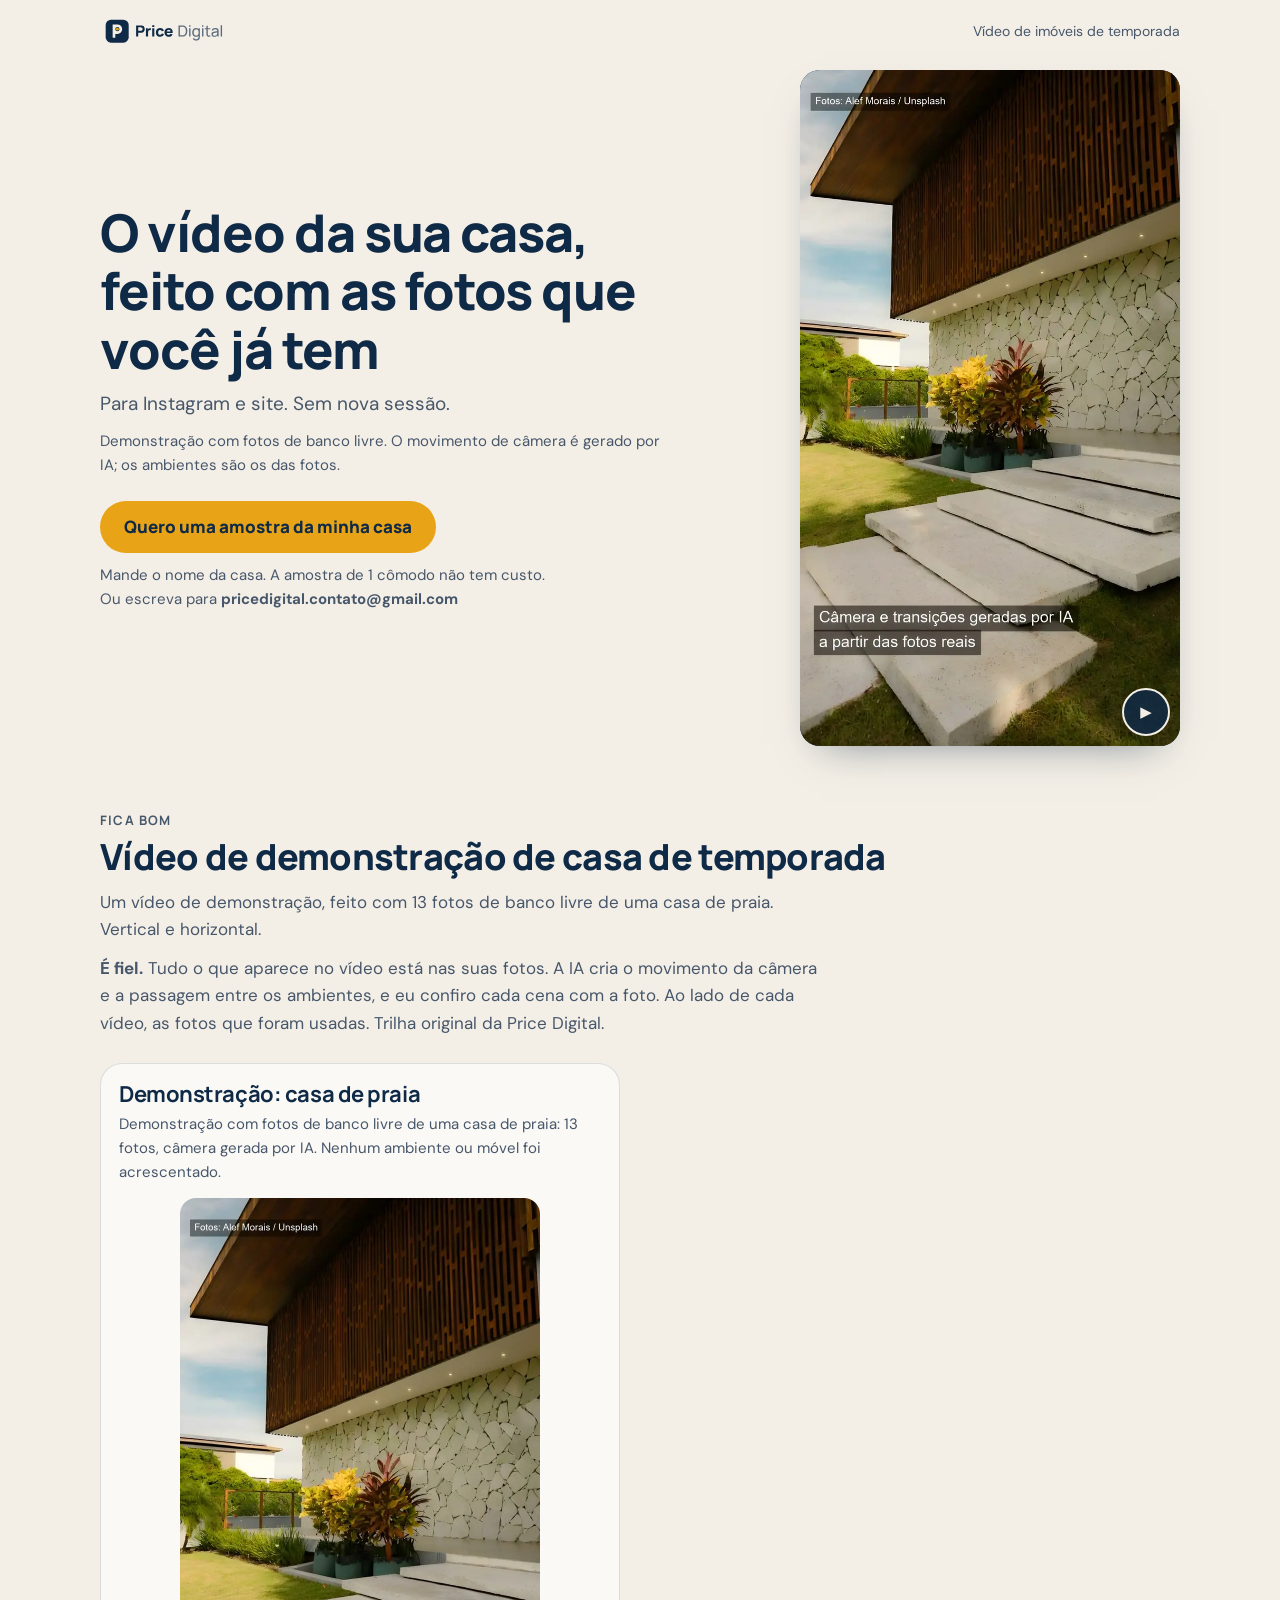
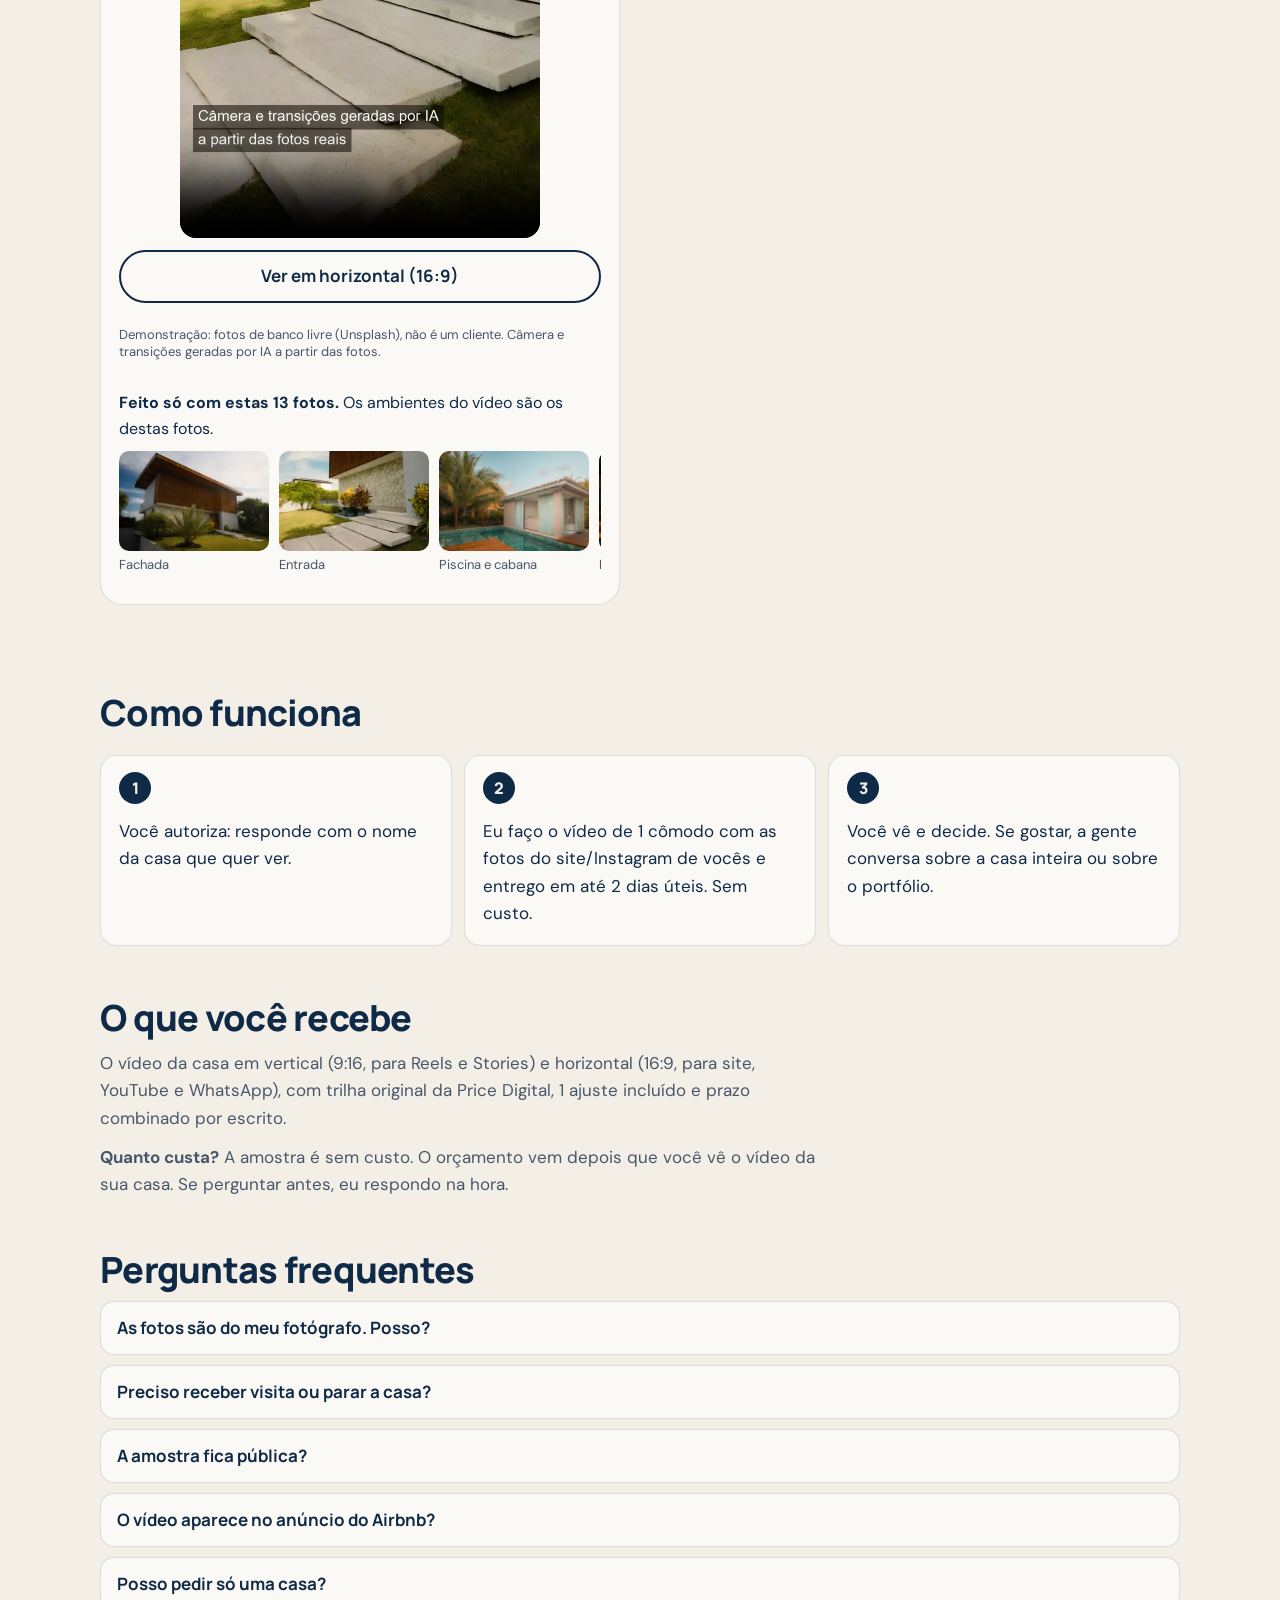
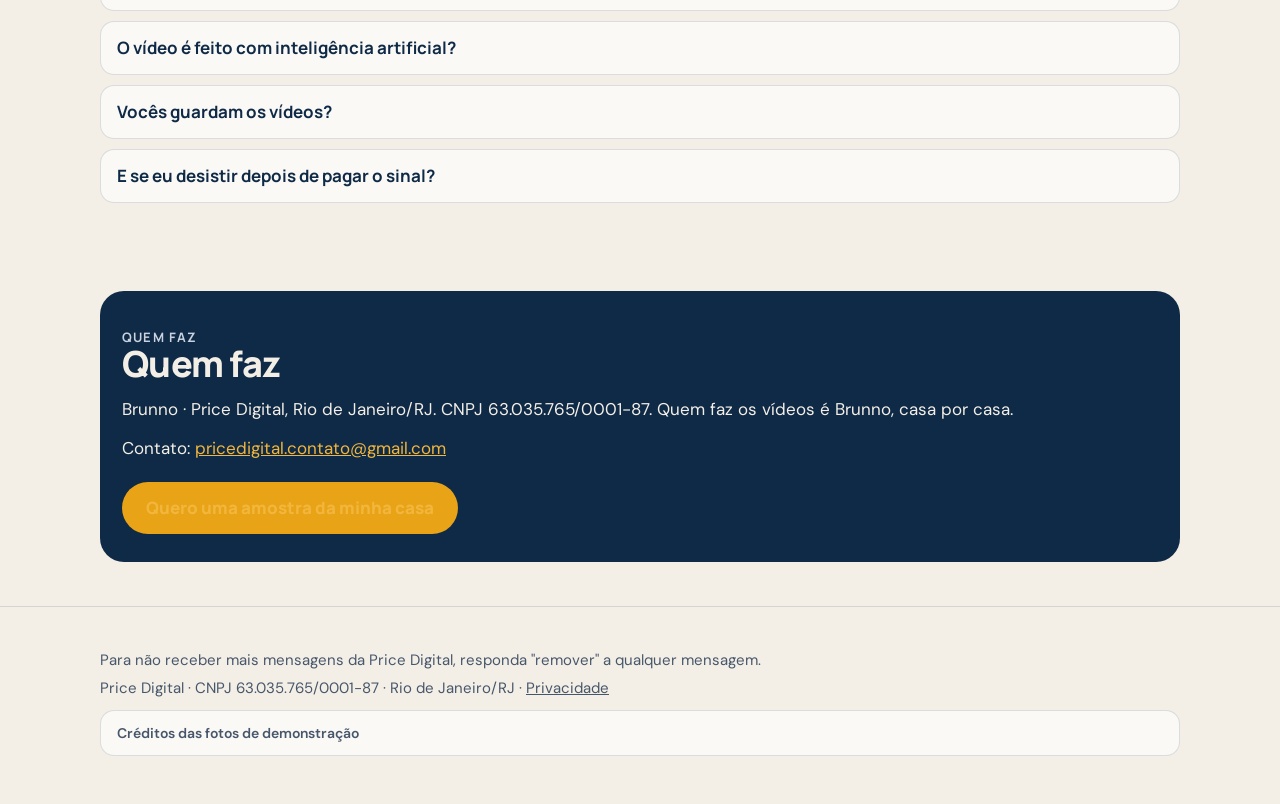
==== index.html @ 0794e2ce "Publica página do serviço de vídeo de imóveis" ====
<!doctype html>
<html lang="pt-BR">
<head>
<meta charset="utf-8">
<meta name="viewport" content="width=device-width,initial-scale=1,viewport-fit=cover">
<title>Vídeo de casa de temporada feito só com as suas fotos</title>
<meta name="description" content="Vídeo vertical e horizontal da sua casa de temporada, feito só com as fotos que você já tem. Sem visita nem nova sessão. Peça a amostra de 1 cômodo, sem custo.">
<meta name="robots" content="noindex">
<link rel="canonical" href="https://beprice-dev.github.io/video-imoveis/">
<meta name="theme-color" content="#F4EFE6">
<meta property="og:locale" content="pt_BR"><meta property="og:site_name" content="Price Digital"><meta property="og:url" content="https://beprice-dev.github.io/video-imoveis/">
<meta property="og:title" content="O vídeo da sua casa de temporada, feito com as fotos que você já tem">
<meta property="og:description" content="Para Instagram e site. Sem nova sessão. Amostra de 1 cômodo sem custo.">
<meta property="og:type" content="website"><meta property="og:image" content="https://beprice-dev.github.io/video-imoveis/assets/og-image.jpg">
<meta property="og:image:width" content="1200"><meta property="og:image:height" content="630">
<meta property="og:image:alt" content="Vídeo da casa de temporada feito com as suas fotos, por Price Digital">
<meta name="twitter:card" content="summary_large_image">
<link rel="icon" href="assets/favicon-32.png" sizes="32x32" type="image/png">
<script type="application/ld+json">{"@context": "https://schema.org", "@graph": [{"@type": "ProfessionalService", "@id": "https://beprice-dev.github.io/video-imoveis/#org", "name": "Price Digital", "url": "https://beprice-dev.github.io/video-imoveis/", "email": "pricedigital.contato@gmail.com", "image": "https://beprice-dev.github.io/video-imoveis/assets/og-image.jpg", "address": {"@type": "PostalAddress", "addressLocality": "Rio de Janeiro", "addressRegion": "RJ", "addressCountry": "BR"}, "areaServed": {"@type": "Country", "name": "Brasil"}}, {"@type": "Service", "name": "Vídeo de imóveis de temporada", "serviceType": "Vídeo a partir das fotos do imóvel", "description": "Vídeo vertical e horizontal feito com as fotos reais da casa. Movimento de câmera gerado por IA.", "provider": {"@id": "https://beprice-dev.github.io/video-imoveis/#org"}, "areaServed": {"@type": "Country", "name": "Brasil"}}]}</script>
<link rel="icon" href="assets/favicon.svg" type="image/svg+xml"><link rel="apple-touch-icon" href="assets/apple-touch-icon.png">
<link rel="preload" href="assets/manrope.woff2" as="font" type="font/woff2" crossorigin>
<style>
@font-face{font-family:"Manrope";src:url("assets/manrope.woff2") format("woff2");font-weight:200 800;font-display:swap}
@font-face{font-family:"DM Sans";src:url("assets/dmsans.woff2") format("woff2");font-weight:100 900;font-display:swap}
*,*::before,*::after{box-sizing:border-box}
:root{--marinho:#0F2A47;--creme:#F4EFE6;--ambar:#E8A317;--ambar-2:#F2B63D;--ardosia:#47576B;--papel:#FBF9F5;--linha:rgba(15,42,71,.14);--r:16px;
--titulo:"Manrope",system-ui,sans-serif;--texto:"DM Sans",system-ui,sans-serif}
html{-webkit-text-size-adjust:100%;scroll-behavior:smooth}
@media (prefers-reduced-motion:reduce){html{scroll-behavior:auto}*{animation:none!important;transition:none!important}}
body{margin:0;background:var(--creme);color:var(--marinho);font:400 17px/1.6 var(--texto);-webkit-tap-highlight-color:transparent}
img,video{max-width:100%;display:block}
a{color:inherit}
:focus-visible{outline:3px solid var(--marinho);outline-offset:3px;border-radius:6px}
.pular{position:absolute;left:12px;top:-60px;background:var(--marinho);color:var(--creme);padding:10px 14px;border-radius:8px;z-index:50}
.pular:focus{top:12px}
.wrap{width:min(1080px,100% - 40px);margin-inline:auto}
header.topo{padding:14px 0}
header.topo .wrap{display:flex;align-items:center;justify-content:space-between;gap:12px}
header.topo img{height:34px;width:auto}
header.topo span{font-size:14px;color:var(--ardosia)}
h1,h2,h3{font-family:var(--titulo);letter-spacing:-.02em;line-height:1.12;margin:0}
.btn{display:inline-flex;align-items:center;justify-content:center;gap:8px;min-height:52px;padding:14px 24px;border-radius:999px;background:var(--ambar);color:var(--marinho);font:800 17px/1.2 var(--titulo);text-decoration:none;border:0;cursor:pointer;touch-action:manipulation;transition:background .15s,transform .15s}
.btn:hover{background:var(--ambar-2)}
.btn:active{transform:scale(.98)}
.btn.sec{background:transparent;border:2px solid var(--marinho);min-height:48px;font-weight:700}
.btn.sec:hover{background:rgba(15,42,71,.07)}
.selo{display:inline-block;font-size:13px;line-height:1.35;color:var(--ardosia)}
footer.rodape{padding:36px 0 48px;border-top:1px solid var(--linha);font-size:15px;color:var(--ardosia)}
footer.rodape p{margin:.3em 0}
@media (hover:none){.btn:hover{background:var(--ambar)}}

body{padding-bottom:84px}
.hero{padding:8px 0 36px}
.hero .wrap{display:grid;gap:18px;grid-template-columns:minmax(0,1fr)}
.hero h1{font-size:clamp(30px,8vw,52px);font-weight:800}
.hero .sub{font-size:19px;color:var(--ardosia);margin:10px 0 0}
.hero .apoio{font-size:15px;color:var(--ardosia);margin:10px 0 0}
.hero .cta{display:none}
.hero-video{justify-self:center;width:min(100%,calc(52svh * 9 / 16));border-radius:20px;overflow:hidden;background:#0F2A47;aspect-ratio:9/16;box-shadow:0 18px 40px -22px rgba(15,42,71,.55)}
.hero-video{position:relative}
.hero-video video{width:100%;height:100%;object-fit:cover}
.pp{position:absolute;right:10px;bottom:10px;width:48px;height:48px;border-radius:50%;border:2px solid #F4EFE6;background:rgba(15,42,71,.82);color:#F4EFE6;font:700 15px var(--titulo);cursor:pointer;display:grid;place-items:center}
.pp:focus-visible{outline:3px solid #F4EFE6;outline-offset:3px}
.barra{position:fixed;left:0;right:0;bottom:0;padding:10px 16px calc(10px + env(safe-area-inset-bottom));background:rgba(244,239,230,.96);border-top:1px solid var(--linha);z-index:20}
.barra .btn{width:100%}
section{padding:44px 0}
section h2{font-size:clamp(25px,6vw,36px);font-weight:800}
.eyebrow{font:700 13px/1 var(--titulo);letter-spacing:.09em;text-transform:uppercase;color:var(--ardosia);margin:0 0 10px}
.lead{color:var(--ardosia);margin:12px 0 0;max-width:60ch}
.passos{list-style:none;padding:0;margin:22px 0 0;display:grid;gap:12px;counter-reset:p}
.passos li{counter-increment:p;background:var(--papel);border:1px solid var(--linha);border-radius:var(--r);padding:16px 16px 16px 60px;position:relative}
.passos li::before{content:counter(p);position:absolute;left:16px;top:14px;width:32px;height:32px;border-radius:50%;background:var(--marinho);color:var(--creme);display:grid;place-items:center;font:800 16px var(--titulo)}
.demos{display:grid;gap:40px;margin-top:26px;grid-template-columns:minmax(0,1fr)}
.demos>*,.hero .wrap>*{min-width:0}
.demo{background:var(--papel);border:1px solid var(--linha);border-radius:22px;padding:18px}
.demo h3{font-size:22px}
.demo .leg{margin:6px 0 14px;color:var(--ardosia);font-size:15px}
.player{width:min(100%,360px);margin:0 auto 12px;border-radius:16px;overflow:hidden;background:#0F2A47;aspect-ratio:9/16}
.player.h{width:100%;max-width:640px;aspect-ratio:16/9}
.player video{width:100%;height:100%;object-fit:cover}
.orient{width:100%;margin-bottom:10px}
.fiel{margin:16px 0 8px;font-size:16px}
.tira{list-style:none;margin:0;padding:2px 2px 10px;display:flex;gap:10px;overflow-x:auto;scroll-snap-type:x proximity}
.tira li{flex:0 0 150px;scroll-snap-align:start;font-size:13px;color:var(--ardosia)}
.tira img{width:150px;height:100px;object-fit:cover;border-radius:10px;margin-bottom:4px}
.recebe{display:grid;gap:8px;margin-top:14px;padding:0;list-style:none}
.recebe li{padding-left:26px;position:relative}
.recebe li::before{content:"";position:absolute;left:4px;top:.6em;width:10px;height:10px;border-radius:50%;background:var(--ambar)}
details{background:var(--papel);border:1px solid var(--linha);border-radius:14px;padding:0 16px;margin-top:10px}
summary{cursor:pointer;min-height:52px;display:flex;align-items:center;font:700 17px var(--titulo);list-style-position:inside}
details p{margin:0 0 16px;color:var(--ardosia)}
.quem{background:var(--marinho);color:var(--creme);border-radius:24px;padding:28px 22px}
.quem h2{color:var(--creme)}
.quem p{margin:12px 0 0}
.quem a{color:var(--ambar-2)}
.quem .eyebrow{color:#C9D2DE}
.creditos{font-size:13px;color:var(--ardosia)}
.creditos summary{font:600 14px var(--texto);min-height:44px}
.creditos ul{margin:0 0 14px;padding-left:18px}
@media (min-width:860px){
  body{padding-bottom:0} .barra{display:none}
  .hero{padding:36px 0 56px}
  .hero .wrap{grid-template-columns:minmax(0,1.1fr) minmax(0,.9fr);align-items:center;gap:56px}
  .hero .cta{display:inline-flex;margin-top:24px}
  .hero-video{width:min(100%,380px);justify-self:end}
  .demos{grid-template-columns:repeat(2,minmax(0,1fr))}
  .passos{grid-template-columns:repeat(3,1fr)}
  .passos li{padding:62px 18px 18px 18px}
  .passos li::before{top:16px;left:18px}
}
</style>
</head>
<body>
<a class="pular" href="#conteudo">Pular para o conteúdo</a>
<header class="topo"><div class="wrap"><img src="assets/logo.svg" alt="Price Digital" width="129" height="34"><span>Vídeo de imóveis de temporada</span></div></header>
<main id="conteudo">
<section class="hero" style="padding-top:8px"><div class="wrap">
  <div>
    <h1>O vídeo da sua casa, feito com as fotos que você já tem</h1>
    <p class="sub">Para Instagram e site. Sem nova sessão.</p>
    <p class="apoio">Demonstração com fotos de banco livre. O movimento de câmera é gerado por IA; os ambientes são os das fotos.</p>
    <a class="btn cta" href="mailto:pricedigital.contato@gmail.com?subject=Pode%20fazer%20a%20amostra&body=Ol%C3%A1%21%20Pode%20fazer%20a%20amostra%20de%201%20c%C3%B4modo.%20Nome%20da%20casa%3A%20%0AEmpresa%3A%20%0A">Quero uma amostra da minha casa</a>
    <p class="apoio">Mande o nome da casa. A amostra de 1 cômodo não tem custo.<br>Ou escreva para <strong>pricedigital.contato@gmail.com</strong></p>
  </div>
  <div class="hero-video"><video id="hero" muted loop playsinline preload="metadata" poster="demos/casa-praia-ia/vertical.webp"
    aria-label="Vídeo de demonstração: casa de praia" src="demos/casa-praia-ia/hero.mp4"></video>
    <button type="button" id="hero-pp" class="pp" aria-label="Pausar o vídeo"><span aria-hidden="true">❚❚</span></button></div>
</div></section>

<section aria-labelledby="h-bom" style="padding-top:12px"><div class="wrap">
  <p class="eyebrow">Fica bom</p>
  <h2 id="h-bom">Vídeo de demonstração de casa de temporada</h2>
  <p class="lead">Um vídeo de demonstração, feito com 13 fotos de banco livre de uma casa de praia. Vertical e horizontal.</p>
  <p class="lead"><strong>É fiel.</strong> Tudo o que aparece no vídeo está nas suas fotos. A IA cria o movimento da câmera e a passagem entre os ambientes, e eu confiro cada cena com a foto. Ao lado de cada vídeo, as fotos que foram usadas. Trilha original da Price Digital.</p>
  <div class="demos">
<article class="demo" id="demo-casa-praia-ia">
  <h3>Demonstração: casa de praia</h3>
  <p class="leg">Demonstração com fotos de banco livre de uma casa de praia: 13 fotos, câmera gerada por IA. Nenhum ambiente ou móvel foi acrescentado.</p>
  <div class="player" data-demo="casa-praia-ia">
    <video controls playsinline preload="none" poster="demos/casa-praia-ia/vertical.webp" width="360" height="640"
      src="demos/casa-praia-ia/vertical.mp4" aria-label="Vídeo de demonstração: casa de praia"></video>
  </div>
  <button class="btn sec orient" type="button" data-demo="casa-praia-ia" aria-pressed="false">Ver em horizontal (16:9)</button>
  <p class="selo">Demonstração: fotos de banco livre (Unsplash), não é um cliente. Câmera e transições geradas por IA a partir das fotos.</p>
  <p class="fiel"><strong>Feito só com estas 13 fotos.</strong> Os ambientes do vídeo são os destas fotos.</p><ul class="tira" aria-label="Fotos usadas no vídeo casa de praia" tabindex="0"><li><img src="demos/casa-praia-ia/rlesyj-1Kv0.webp" alt="Foto de origem: Fachada" width="180" height="120" loading="lazy" decoding="async"><span>Fachada</span></li><li><img src="demos/casa-praia-ia/qLJMuJkD4as.webp" alt="Foto de origem: Entrada" width="180" height="120" loading="lazy" decoding="async"><span>Entrada</span></li><li><img src="demos/casa-praia-ia/G_g0L4ygli0.webp" alt="Foto de origem: Piscina e cabana" width="180" height="120" loading="lazy" decoding="async"><span>Piscina e cabana</span></li><li><img src="demos/casa-praia-ia/pzVKBM1fbJk.webp" alt="Foto de origem: Piscina com pergolado" width="180" height="120" loading="lazy" decoding="async"><span>Piscina com pergolado</span></li><li><img src="demos/casa-praia-ia/McYRvVVEliE.webp" alt="Foto de origem: Varanda com rede" width="180" height="120" loading="lazy" decoding="async"><span>Varanda com rede</span></li><li><img src="demos/casa-praia-ia/GGx0rUwnSPk.webp" alt="Foto de origem: Varanda" width="180" height="120" loading="lazy" decoding="async"><span>Varanda</span></li><li><img src="demos/casa-praia-ia/YTnLXCH0jWw.webp" alt="Foto de origem: Área gourmet" width="180" height="120" loading="lazy" decoding="async"><span>Área gourmet</span></li><li><img src="demos/casa-praia-ia/OsUiWBJ4AXU.webp" alt="Foto de origem: Bar da área gourmet" width="180" height="120" loading="lazy" decoding="async"><span>Bar da área gourmet</span></li><li><img src="demos/casa-praia-ia/baap3vgDMcU.webp" alt="Foto de origem: Mesa da área gourmet" width="180" height="120" loading="lazy" decoding="async"><span>Mesa da área gourmet</span></li><li><img src="demos/casa-praia-ia/LtlBlCal4Fw.webp" alt="Foto de origem: Sala de pé-direito duplo" width="180" height="120" loading="lazy" decoding="async"><span>Sala de pé-direito duplo</span></li><li><img src="demos/casa-praia-ia/9TZf3KZS-tM.webp" alt="Foto de origem: Sala, outro ângulo" width="180" height="120" loading="lazy" decoding="async"><span>Sala, outro ângulo</span></li><li><img src="demos/casa-praia-ia/1iiFe6dFQ_M.webp" alt="Foto de origem: Sala com cortina alta" width="180" height="120" loading="lazy" decoding="async"><span>Sala com cortina alta</span></li><li><img src="demos/casa-praia-ia/89GEBhKzyJ4.webp" alt="Foto de origem: Jacuzzi da varanda" width="180" height="120" loading="lazy" decoding="async"><span>Jacuzzi da varanda</span></li></ul>
</article></div>
</div></section>

<section aria-labelledby="h-como"><div class="wrap">
  <h2 id="h-como">Como funciona</h2>
  <ol class="passos">
    <li>Você autoriza: responde com o nome da casa que quer ver.</li>
    <li>Eu faço o vídeo de 1 cômodo com as fotos do site/Instagram de vocês e entrego em até 2 dias úteis. Sem custo.</li>
    <li>Você vê e decide. Se gostar, a gente conversa sobre a casa inteira ou sobre o portfólio.</li>
  </ol>
</div></section>

<section aria-labelledby="h-recebe" style="padding-top:8px"><div class="wrap">
  <h2 id="h-recebe">O que você recebe</h2>
  <p class="lead">O vídeo da casa em vertical (9:16, para Reels e Stories) e horizontal (16:9, para site, YouTube e WhatsApp), com trilha original da Price Digital, 1 ajuste incluído e prazo combinado por escrito.</p>
  <p class="lead"><strong>Quanto custa?</strong> A amostra é sem custo. O orçamento vem depois que você vê o vídeo da sua casa. Se perguntar antes, eu respondo na hora.</p>
</div></section>

<section aria-labelledby="h-faq" style="padding-top:8px"><div class="wrap">
  <h2 id="h-faq">Perguntas frequentes</h2>
  <details><summary>As fotos são do meu fotógrafo. Posso?</summary><p>Sim, com a autorização de quem tem o direito de uso. Explico em uma linha na proposta.</p></details>
  <details><summary>Preciso receber visita ou parar a casa?</summary><p>Não. O vídeo é feito só com as fotos que você já tem.</p></details>
  <details><summary>A amostra fica pública?</summary><p>Não. Ela é só de vocês, não é pública: só abre por um link enviado a você e sai do ar na data informada na própria página.</p></details>
  <details><summary>O vídeo aparece no anúncio do Airbnb?</summary><p>O anúncio comum do Airbnb não aceita vídeo. O uso é no Instagram, no site e no WhatsApp.</p></details>
  <details><summary>Posso pedir só uma casa?</summary><p>Pode. Para mais casas há pacotes fechados, sem fidelidade.</p></details>
  <details><summary>O vídeo é feito com inteligência artificial?</summary><p>Sim. Os ambientes, móveis, acabamentos e a vista são os das suas fotos. O movimento de câmera e a passagem de um ambiente para outro são gerados por inteligência artificial e podem não corresponder ao trajeto real da casa. Confiro cada cena com as fotos e descarto o que muda o imóvel. O vídeo sai com um aviso discreto de IA, e ao postar no Instagram vale marcar "Informações de IA".</p></details>
  <details><summary>Vocês guardam os vídeos?</summary><p>Guardo uma cópia por 90 dias após a entrega, só para reenviar se você perder o arquivo. Depois disso, apago da minha base, por isso vale salvar assim que receber.</p></details>
  <details><summary>E se eu desistir depois de pagar o sinal?</summary><p>Se for antes de eu começar, o sinal volta inteiro. Depois que a prévia é entregue, o sinal não é devolvido.</p></details>
</div></section>

<section aria-labelledby="h-quem"><div class="wrap"><div class="quem">
  <p class="eyebrow">Quem faz</p>
  <h2 id="h-quem">Quem faz</h2>
  <p>Brunno · Price Digital, Rio de Janeiro/RJ. CNPJ 63.035.765/0001-87. Quem faz os vídeos é Brunno, casa por casa.</p>
  <p>Contato: <a href="mailto:pricedigital.contato@gmail.com">pricedigital.contato@gmail.com</a></p>
  <p><a class="btn" style="margin-top:8px" href="mailto:pricedigital.contato@gmail.com?subject=Pode%20fazer%20a%20amostra&body=Ol%C3%A1%21%20Pode%20fazer%20a%20amostra%20de%201%20c%C3%B4modo.%20Nome%20da%20casa%3A%20%0AEmpresa%3A%20%0A">Quero uma amostra da minha casa</a></p>
</div></div></section>
</main>

<footer class="rodape"><div class="wrap">
  <p>Para não receber mais mensagens da Price Digital, responda "remover" a qualquer mensagem.</p>
  <p>Price Digital · CNPJ 63.035.765/0001-87 · Rio de Janeiro/RJ · <a href="privacidade.html">Privacidade</a></p>
  <details class="creditos"><summary>Créditos das fotos de demonstração</summary>
    <p>Fotos de banco livre, licença Unsplash (uso livre). Trilha original da Price Digital.</p>
    <ul><li>Demonstração: casa de praia · 1iiFe6dFQ_M.jpg: <a href="https://unsplash.com/photos/1iiFe6dFQ_M" rel="noopener">Unsplash</a></li>
<li>Demonstração: casa de praia · 89GEBhKzyJ4.jpg: <a href="https://unsplash.com/photos/89GEBhKzyJ4" rel="noopener">Unsplash</a></li>
<li>Demonstração: casa de praia · 9TZf3KZS-tM.jpg: <a href="https://unsplash.com/photos/9TZf3KZS-tM" rel="noopener">Unsplash</a></li>
<li>Demonstração: casa de praia · GGx0rUwnSPk.jpg: <a href="https://unsplash.com/photos/GGx0rUwnSPk" rel="noopener">Unsplash</a></li>
<li>Demonstração: casa de praia · G_g0L4ygli0.jpg: <a href="https://unsplash.com/photos/G_g0L4ygli0" rel="noopener">Unsplash</a></li>
<li>Demonstração: casa de praia · LtlBlCal4Fw.jpg: <a href="https://unsplash.com/photos/LtlBlCal4Fw" rel="noopener">Unsplash</a></li>
<li>Demonstração: casa de praia · McYRvVVEliE.jpg: <a href="https://unsplash.com/photos/McYRvVVEliE" rel="noopener">Unsplash</a></li>
<li>Demonstração: casa de praia · OsUiWBJ4AXU.jpg: <a href="https://unsplash.com/photos/OsUiWBJ4AXU" rel="noopener">Unsplash</a></li>
<li>Demonstração: casa de praia · YTnLXCH0jWw.jpg: <a href="https://unsplash.com/photos/YTnLXCH0jWw" rel="noopener">Unsplash</a></li>
<li>Demonstração: casa de praia · baap3vgDMcU.jpg: <a href="https://unsplash.com/photos/baap3vgDMcU" rel="noopener">Unsplash</a></li>
<li>Demonstração: casa de praia · pzVKBM1fbJk.jpg: <a href="https://unsplash.com/photos/pzVKBM1fbJk" rel="noopener">Unsplash</a></li>
<li>Demonstração: casa de praia · qLJMuJkD4as.jpg: <a href="https://unsplash.com/photos/qLJMuJkD4as" rel="noopener">Unsplash</a></li>
<li>Demonstração: casa de praia · rlesyj-1Kv0.jpg: <a href="https://unsplash.com/photos/rlesyj-1Kv0" rel="noopener">Unsplash</a></li></ul></details>
</div></footer>

<div class="barra"><a class="btn" href="mailto:pricedigital.contato@gmail.com?subject=Pode%20fazer%20a%20amostra&body=Ol%C3%A1%21%20Pode%20fazer%20a%20amostra%20de%201%20c%C3%B4modo.%20Nome%20da%20casa%3A%20%0AEmpresa%3A%20%0A">Quero uma amostra da minha casa</a></div>

<script>
(function(){
  var reduz = window.matchMedia('(prefers-reduced-motion: reduce)').matches;
  var h = document.getElementById('hero'), pp = document.getElementById('hero-pp');
  function ui(){ var t = !h.paused; pp.setAttribute('aria-label', t ? 'Pausar o vídeo' : 'Tocar o vídeo'); pp.firstChild.textContent = t ? '❚❚' : '▶'; }
  pp.addEventListener('click', function(){ if (h.paused) h.play(); else h.pause(); });
  h.addEventListener('play', ui); h.addEventListener('pause', ui);
  if (!reduz) { var p = h.play(); if (p && p.catch) p.catch(ui); }
  ui();
  document.querySelectorAll('.orient').forEach(function(b){
    b.addEventListener('click', function(){
      var id = b.dataset.demo, box = document.querySelector('.player[data-demo="'+id+'"]'), v = box.querySelector('video');
      var horiz = b.getAttribute('aria-pressed') !== 'true';
      v.pause(); v.src = 'demos/'+id+'/'+(horiz?'horizontal':'vertical')+'.mp4';
      v.poster = 'demos/'+id+'/'+(horiz?'horizontal':'vertical')+'.webp';
      box.classList.toggle('h', horiz); b.setAttribute('aria-pressed', horiz);
      b.textContent = horiz ? 'Ver em vertical (9:16)' : 'Ver em horizontal (16:9)'; v.load();
    });
  });
})();
</script>
</body>
</html>
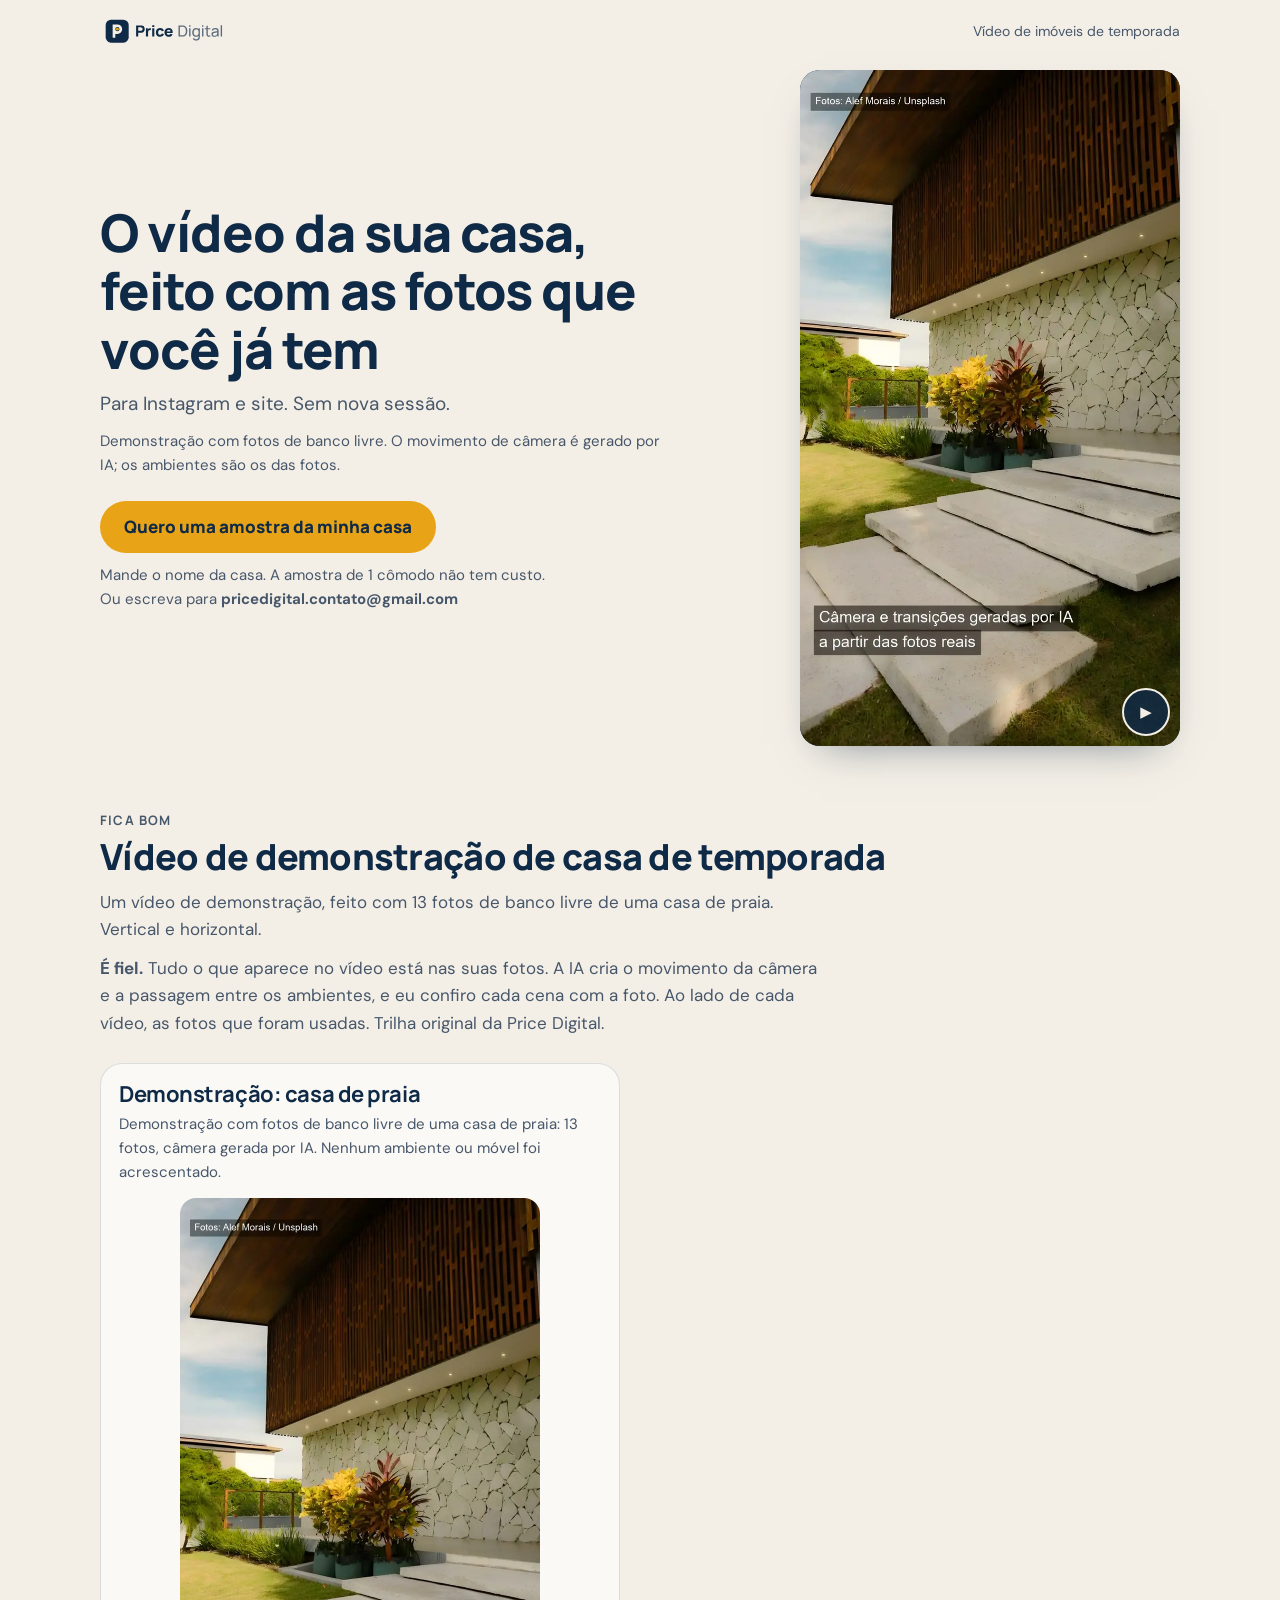
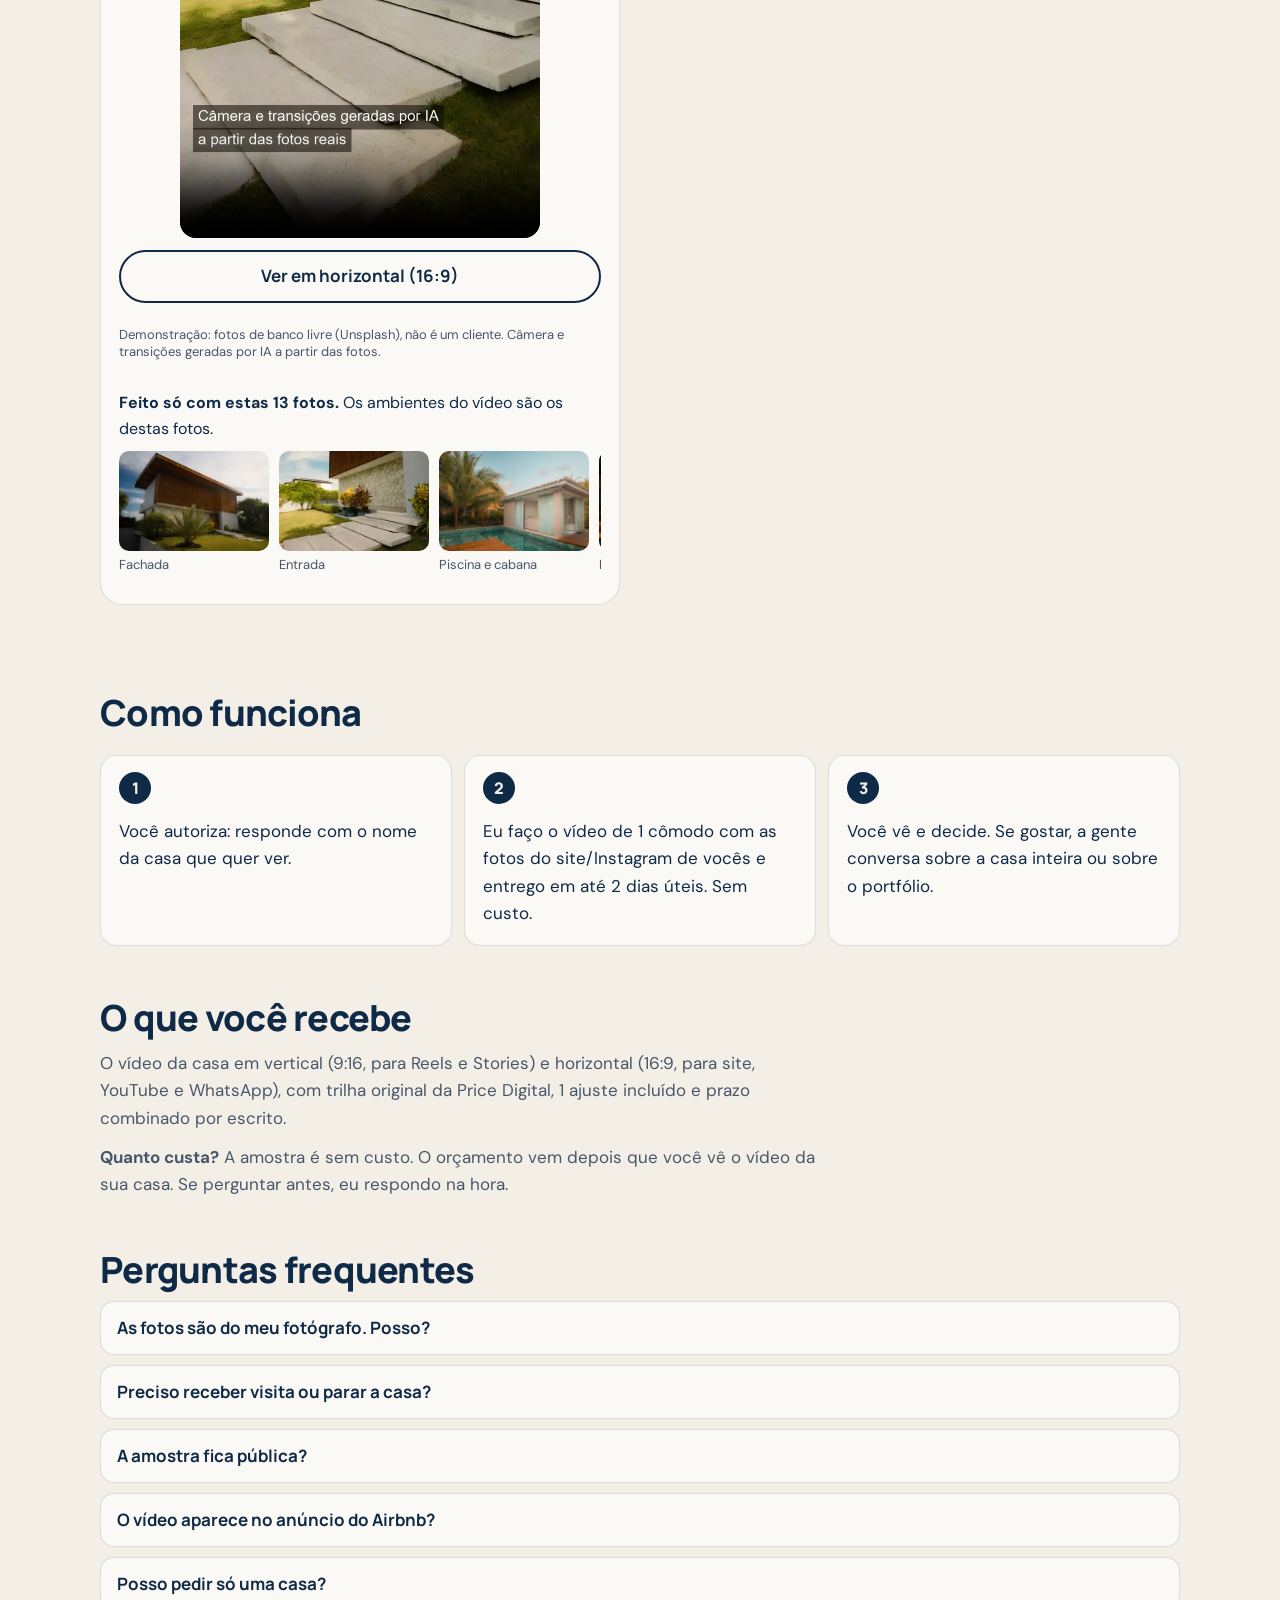
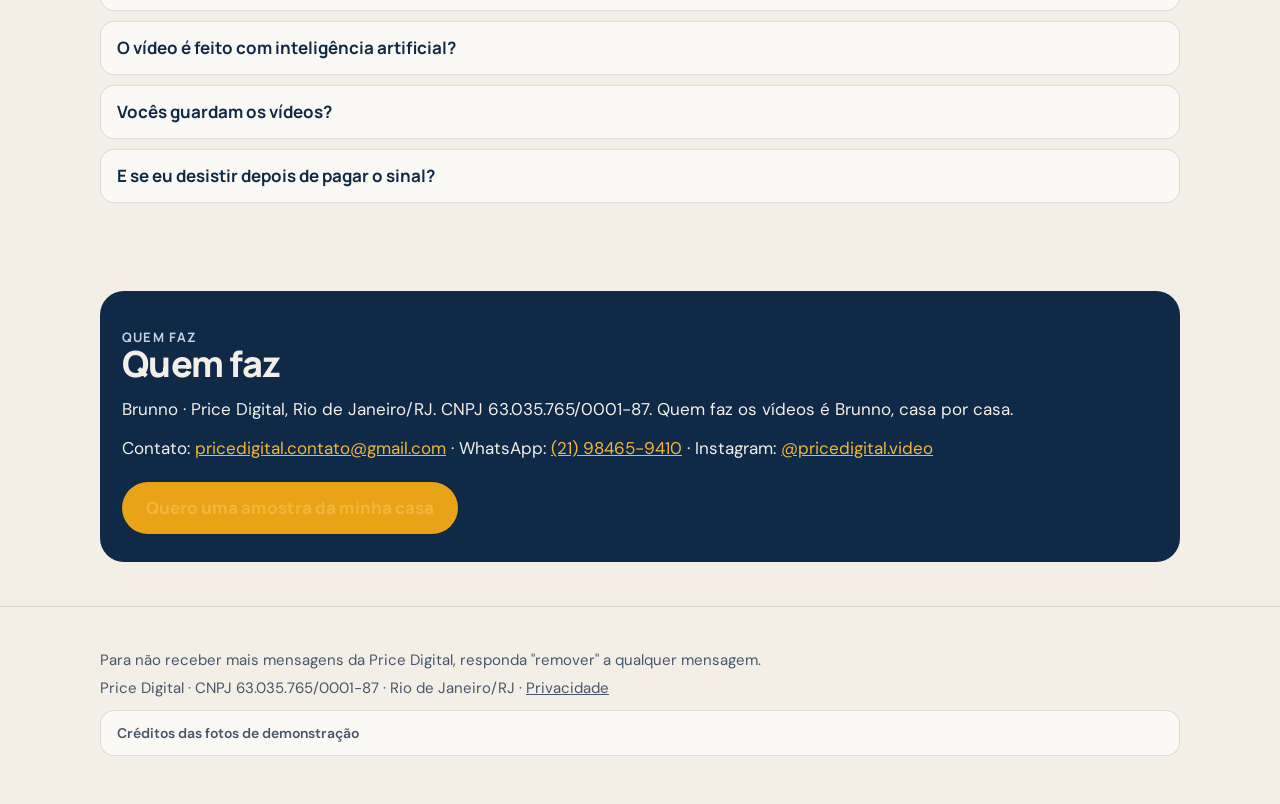
==== commit 55e9f7a9: "Cartão da bio do Instagram (links/), WhatsApp e Instagram no contato, política com WhatsApp Co-Autho" ====
--- a/index.html
+++ b/index.html
@@ -177,7 +177,7 @@
   <p class="eyebrow">Quem faz</p>
   <h2 id="h-quem">Quem faz</h2>
   <p>Brunno · Price Digital, Rio de Janeiro/RJ. CNPJ 63.035.765/0001-87. Quem faz os vídeos é Brunno, casa por casa.</p>
-  <p>Contato: <a href="mailto:pricedigital.contato@gmail.com">pricedigital.contato@gmail.com</a></p>
+  <p>Contato: <a href="mailto:pricedigital.contato@gmail.com">pricedigital.contato@gmail.com</a> · WhatsApp: <a href="https://wa.me/5521984659410?text=Ol%C3%A1%21%20Vim%20pelo%20site%20e%20quero%20a%20amostra%20de%201%20c%C3%B4modo%2C%20sem%20custo.%0ANome%20da%20casa%3A%20%0AEmpresa%3A%20" target="_blank" rel="noopener">(21) 98465-9410</a> · Instagram: <a href="https://ig.me/m/pricedigital.video" rel="noopener">@pricedigital.video</a></p>
   <p><a class="btn" style="margin-top:8px" href="mailto:pricedigital.contato@gmail.com?subject=Pode%20fazer%20a%20amostra&body=Ol%C3%A1%21%20Pode%20fazer%20a%20amostra%20de%201%20c%C3%B4modo.%20Nome%20da%20casa%3A%20%0AEmpresa%3A%20%0A">Quero uma amostra da minha casa</a></p>
 </div></div></section>
 </main>
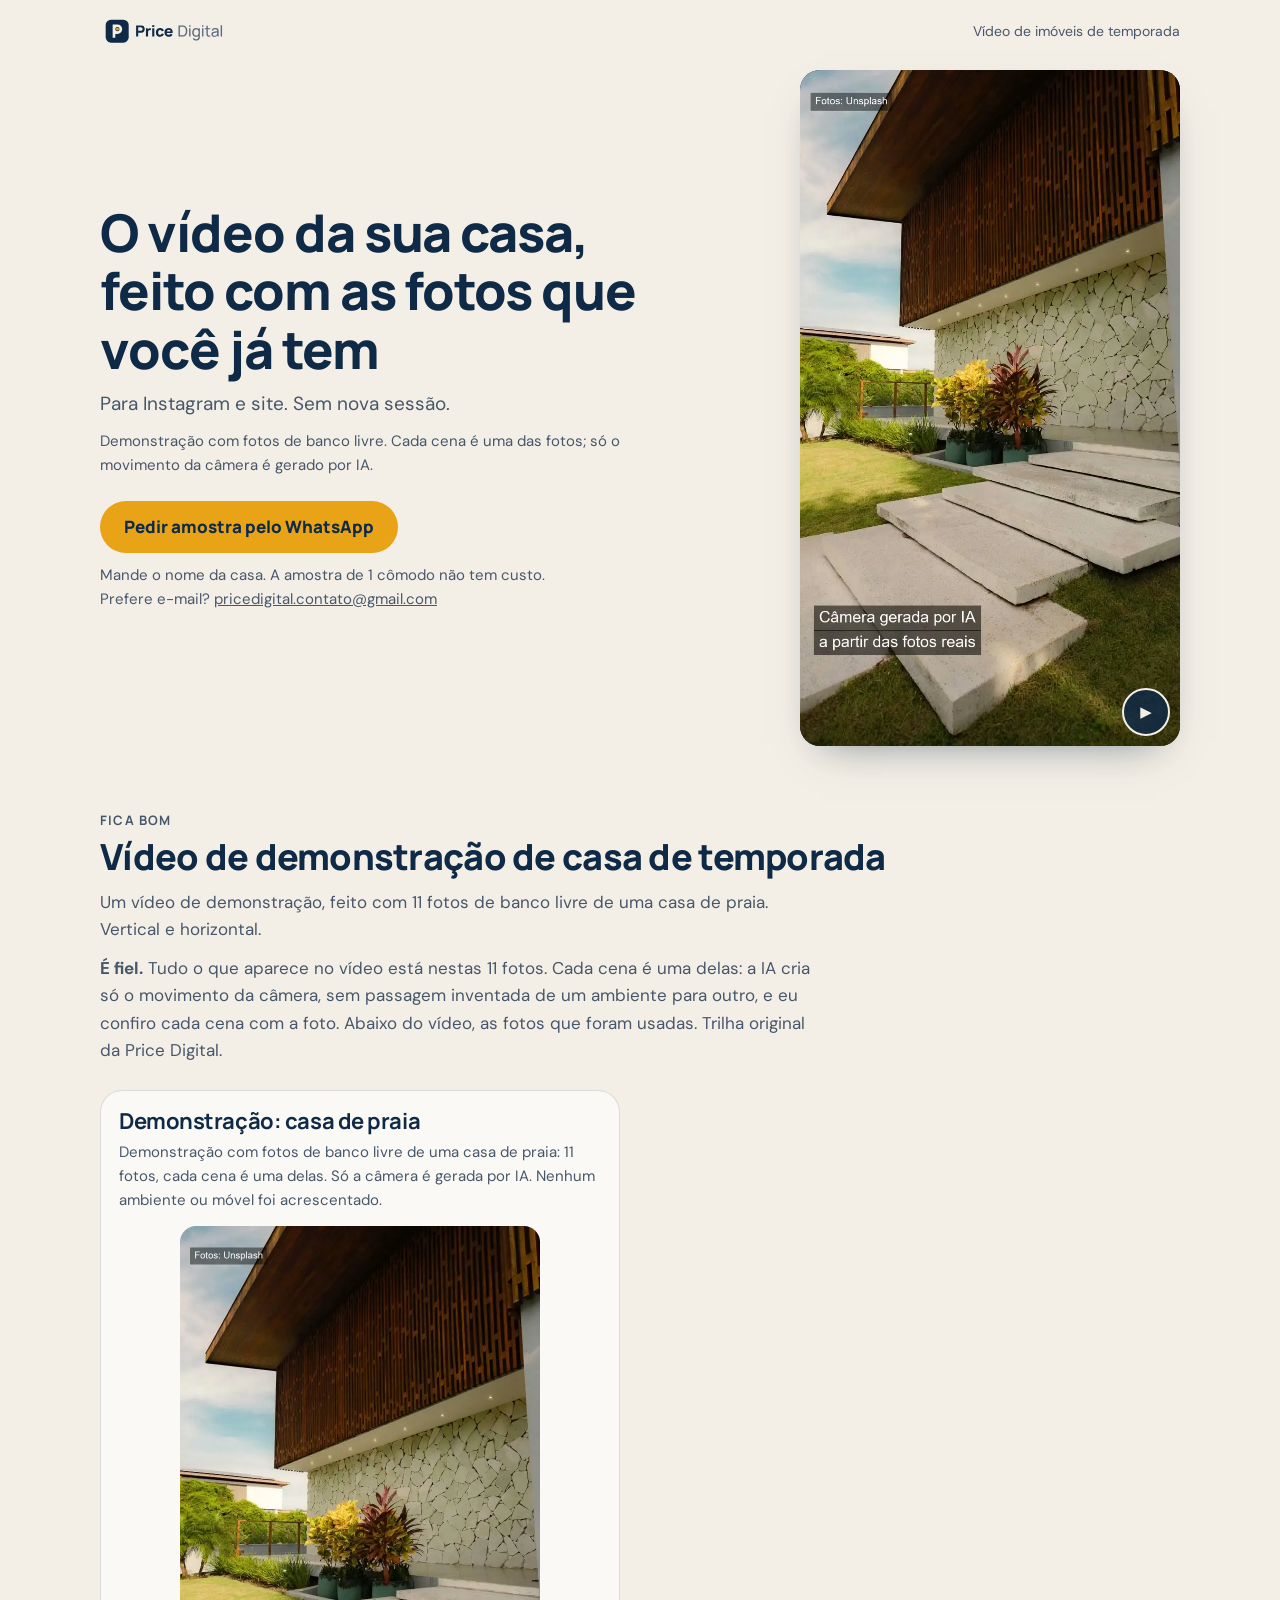
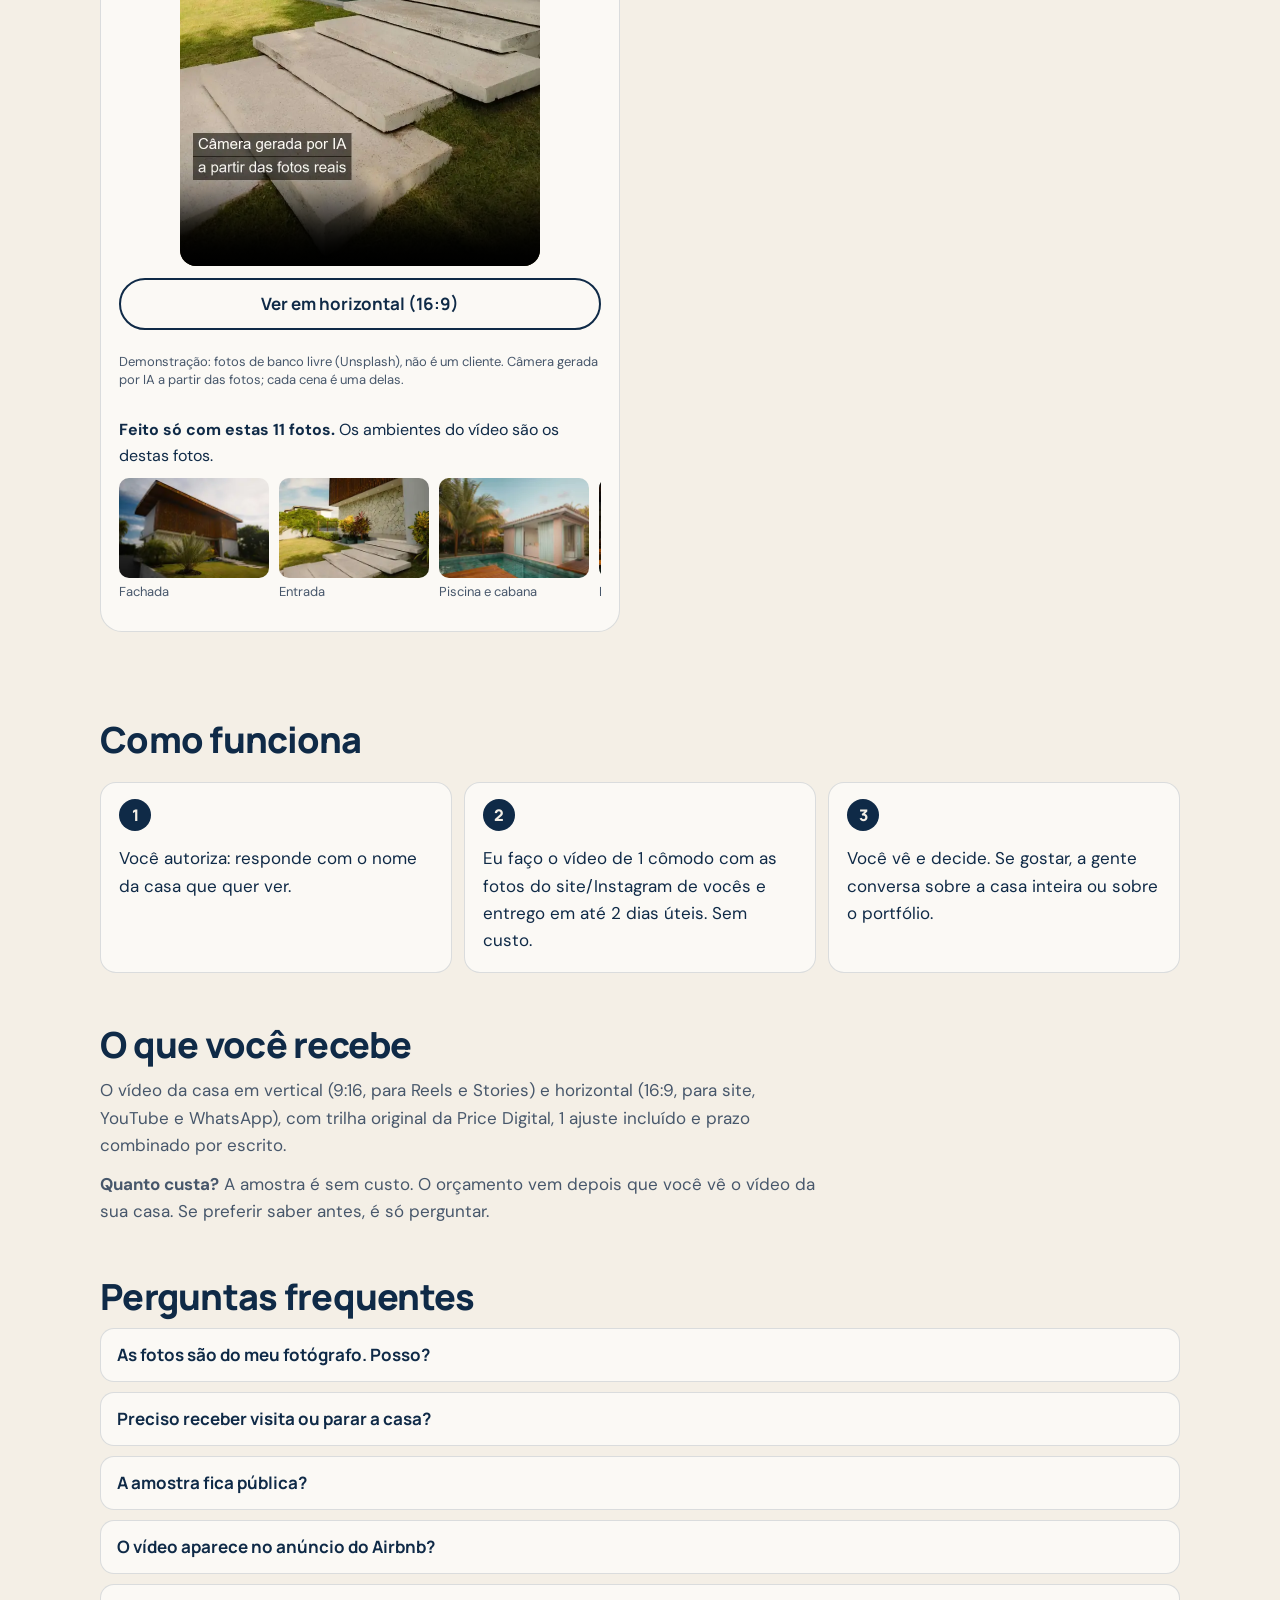
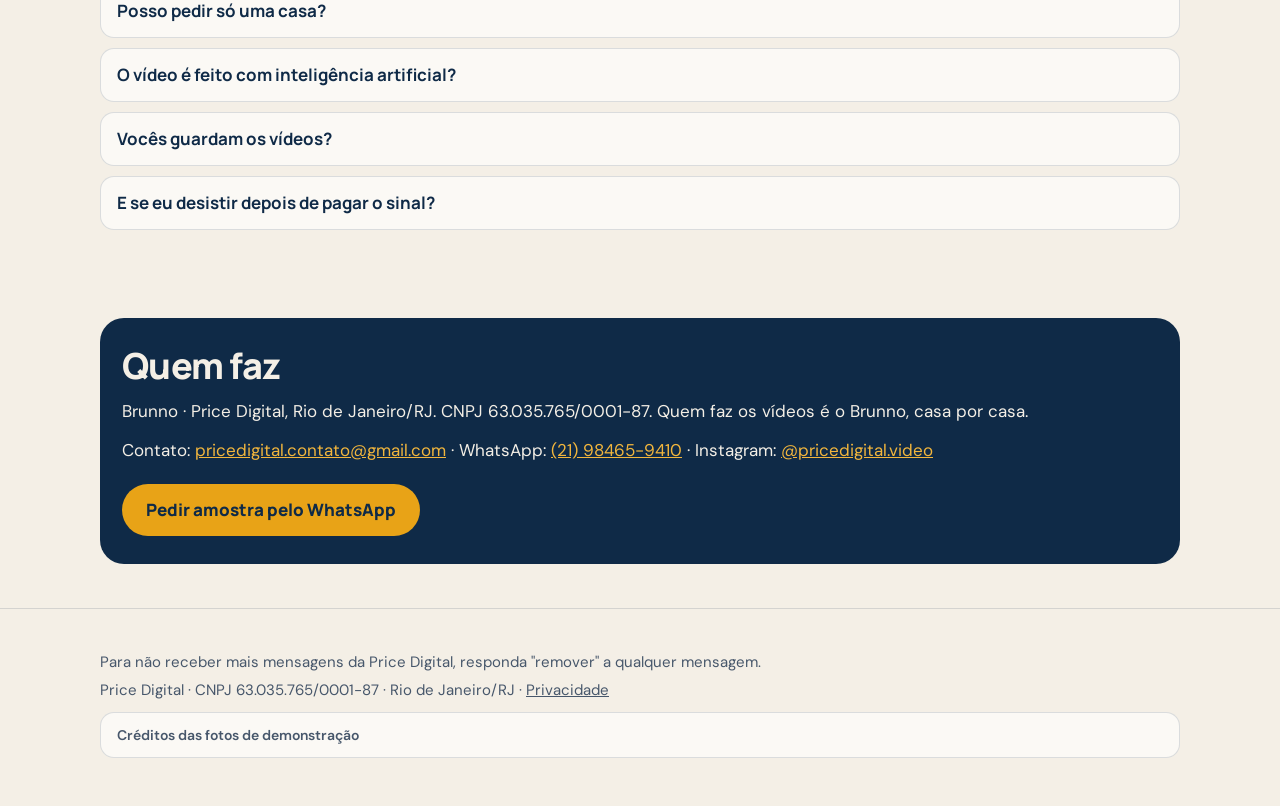
==== commit f689bd93: "Revisão 03/10: vídeos sem balanço e com corte seco, botões no WhatsApp, contraste e foco no Quem faz" ====
--- a/index.html
+++ b/index.html
@@ -92,7 +92,8 @@
 .quem{background:var(--marinho);color:var(--creme);border-radius:24px;padding:28px 22px}
 .quem h2{color:var(--creme)}
 .quem p{margin:12px 0 0}
-.quem a{color:var(--ambar-2)}
+.quem a:not(.btn){color:var(--ambar-2)}
+.quem :focus-visible{outline-color:var(--creme)}
 .quem .eyebrow{color:#C9D2DE}
 .creditos{font-size:13px;color:var(--ardosia)}
 .creditos summary{font:600 14px var(--texto);min-height:44px}
@@ -118,9 +119,9 @@
   <div>
     <h1>O vídeo da sua casa, feito com as fotos que você já tem</h1>
     <p class="sub">Para Instagram e site. Sem nova sessão.</p>
-    <p class="apoio">Demonstração com fotos de banco livre. O movimento de câmera é gerado por IA; os ambientes são os das fotos.</p>
-    <a class="btn cta" href="mailto:pricedigital.contato@gmail.com?subject=Pode%20fazer%20a%20amostra&body=Ol%C3%A1%21%20Pode%20fazer%20a%20amostra%20de%201%20c%C3%B4modo.%20Nome%20da%20casa%3A%20%0AEmpresa%3A%20%0A">Quero uma amostra da minha casa</a>
-    <p class="apoio">Mande o nome da casa. A amostra de 1 cômodo não tem custo.<br>Ou escreva para <strong>pricedigital.contato@gmail.com</strong></p>
+    <p class="apoio">Demonstração com fotos de banco livre. Cada cena é uma das fotos; só o movimento da câmera é gerado por IA.</p>
+    <a class="btn cta" href="https://wa.me/5521984659410?text=Ol%C3%A1%21%20Vim%20pelo%20site%20%28ref.%20P1%29%20e%20quero%20a%20amostra%20de%201%20c%C3%B4modo%2C%20sem%20custo.%0ANome%20da%20casa%20ou%20da%20empresa%3A%20" target="_blank" rel="noopener">Pedir amostra pelo WhatsApp</a>
+    <p class="apoio">Mande o nome da casa. A amostra de 1 cômodo não tem custo.<br>Prefere e-mail? <a href="mailto:pricedigital.contato@gmail.com?subject=Pode%20fazer%20a%20amostra&body=Ol%C3%A1%21%20Pode%20fazer%20a%20amostra%20de%201%20c%C3%B4modo.%20Nome%20da%20casa%3A%20%0AEmpresa%3A%20%0A">pricedigital.contato@gmail.com</a></p>
   </div>
   <div class="hero-video"><video id="hero" muted loop playsinline preload="metadata" poster="demos/casa-praia-ia/vertical.webp"
     aria-label="Vídeo de demonstração: casa de praia" src="demos/casa-praia-ia/hero.mp4"></video>
@@ -130,19 +131,19 @@
 <section aria-labelledby="h-bom" style="padding-top:12px"><div class="wrap">
   <p class="eyebrow">Fica bom</p>
   <h2 id="h-bom">Vídeo de demonstração de casa de temporada</h2>
-  <p class="lead">Um vídeo de demonstração, feito com 13 fotos de banco livre de uma casa de praia. Vertical e horizontal.</p>
-  <p class="lead"><strong>É fiel.</strong> Tudo o que aparece no vídeo está nas suas fotos. A IA cria o movimento da câmera e a passagem entre os ambientes, e eu confiro cada cena com a foto. Ao lado de cada vídeo, as fotos que foram usadas. Trilha original da Price Digital.</p>
+  <p class="lead">Um vídeo de demonstração, feito com 11 fotos de banco livre de uma casa de praia. Vertical e horizontal.</p>
+  <p class="lead"><strong>É fiel.</strong> Tudo o que aparece no vídeo está nestas 11 fotos. Cada cena é uma delas: a IA cria só o movimento da câmera, sem passagem inventada de um ambiente para outro, e eu confiro cada cena com a foto. Abaixo do vídeo, as fotos que foram usadas. Trilha original da Price Digital.</p>
   <div class="demos">
 <article class="demo" id="demo-casa-praia-ia">
   <h3>Demonstração: casa de praia</h3>
-  <p class="leg">Demonstração com fotos de banco livre de uma casa de praia: 13 fotos, câmera gerada por IA. Nenhum ambiente ou móvel foi acrescentado.</p>
+  <p class="leg">Demonstração com fotos de banco livre de uma casa de praia: 11 fotos, cada cena é uma delas. Só a câmera é gerada por IA. Nenhum ambiente ou móvel foi acrescentado.</p>
   <div class="player" data-demo="casa-praia-ia">
     <video controls playsinline preload="none" poster="demos/casa-praia-ia/vertical.webp" width="360" height="640"
       src="demos/casa-praia-ia/vertical.mp4" aria-label="Vídeo de demonstração: casa de praia"></video>
   </div>
   <button class="btn sec orient" type="button" data-demo="casa-praia-ia" aria-pressed="false">Ver em horizontal (16:9)</button>
-  <p class="selo">Demonstração: fotos de banco livre (Unsplash), não é um cliente. Câmera e transições geradas por IA a partir das fotos.</p>
-  <p class="fiel"><strong>Feito só com estas 13 fotos.</strong> Os ambientes do vídeo são os destas fotos.</p><ul class="tira" aria-label="Fotos usadas no vídeo casa de praia" tabindex="0"><li><img src="demos/casa-praia-ia/rlesyj-1Kv0.webp" alt="Foto de origem: Fachada" width="180" height="120" loading="lazy" decoding="async"><span>Fachada</span></li><li><img src="demos/casa-praia-ia/qLJMuJkD4as.webp" alt="Foto de origem: Entrada" width="180" height="120" loading="lazy" decoding="async"><span>Entrada</span></li><li><img src="demos/casa-praia-ia/G_g0L4ygli0.webp" alt="Foto de origem: Piscina e cabana" width="180" height="120" loading="lazy" decoding="async"><span>Piscina e cabana</span></li><li><img src="demos/casa-praia-ia/pzVKBM1fbJk.webp" alt="Foto de origem: Piscina com pergolado" width="180" height="120" loading="lazy" decoding="async"><span>Piscina com pergolado</span></li><li><img src="demos/casa-praia-ia/McYRvVVEliE.webp" alt="Foto de origem: Varanda com rede" width="180" height="120" loading="lazy" decoding="async"><span>Varanda com rede</span></li><li><img src="demos/casa-praia-ia/GGx0rUwnSPk.webp" alt="Foto de origem: Varanda" width="180" height="120" loading="lazy" decoding="async"><span>Varanda</span></li><li><img src="demos/casa-praia-ia/YTnLXCH0jWw.webp" alt="Foto de origem: Área gourmet" width="180" height="120" loading="lazy" decoding="async"><span>Área gourmet</span></li><li><img src="demos/casa-praia-ia/OsUiWBJ4AXU.webp" alt="Foto de origem: Bar da área gourmet" width="180" height="120" loading="lazy" decoding="async"><span>Bar da área gourmet</span></li><li><img src="demos/casa-praia-ia/baap3vgDMcU.webp" alt="Foto de origem: Mesa da área gourmet" width="180" height="120" loading="lazy" decoding="async"><span>Mesa da área gourmet</span></li><li><img src="demos/casa-praia-ia/LtlBlCal4Fw.webp" alt="Foto de origem: Sala de pé-direito duplo" width="180" height="120" loading="lazy" decoding="async"><span>Sala de pé-direito duplo</span></li><li><img src="demos/casa-praia-ia/9TZf3KZS-tM.webp" alt="Foto de origem: Sala, outro ângulo" width="180" height="120" loading="lazy" decoding="async"><span>Sala, outro ângulo</span></li><li><img src="demos/casa-praia-ia/1iiFe6dFQ_M.webp" alt="Foto de origem: Sala com cortina alta" width="180" height="120" loading="lazy" decoding="async"><span>Sala com cortina alta</span></li><li><img src="demos/casa-praia-ia/89GEBhKzyJ4.webp" alt="Foto de origem: Jacuzzi da varanda" width="180" height="120" loading="lazy" decoding="async"><span>Jacuzzi da varanda</span></li></ul>
+  <p class="selo">Demonstração: fotos de banco livre (Unsplash), não é um cliente. Câmera gerada por IA a partir das fotos; cada cena é uma delas.</p>
+  <p class="fiel"><strong>Feito só com estas 11 fotos.</strong> Os ambientes do vídeo são os destas fotos.</p><ul class="tira" aria-label="Fotos usadas no vídeo casa de praia" tabindex="0"><li><img src="demos/casa-praia-ia/rlesyj-1Kv0.webp" alt="Foto de origem: Fachada" width="180" height="120" loading="lazy" decoding="async"><span>Fachada</span></li><li><img src="demos/casa-praia-ia/qLJMuJkD4as.webp" alt="Foto de origem: Entrada" width="180" height="120" loading="lazy" decoding="async"><span>Entrada</span></li><li><img src="demos/casa-praia-ia/G_g0L4ygli0.webp" alt="Foto de origem: Piscina e cabana" width="180" height="120" loading="lazy" decoding="async"><span>Piscina e cabana</span></li><li><img src="demos/casa-praia-ia/pzVKBM1fbJk.webp" alt="Foto de origem: Piscina com pergolado" width="180" height="120" loading="lazy" decoding="async"><span>Piscina com pergolado</span></li><li><img src="demos/casa-praia-ia/McYRvVVEliE.webp" alt="Foto de origem: Varanda com rede" width="180" height="120" loading="lazy" decoding="async"><span>Varanda com rede</span></li><li><img src="demos/casa-praia-ia/GGx0rUwnSPk.webp" alt="Foto de origem: Varanda" width="180" height="120" loading="lazy" decoding="async"><span>Varanda</span></li><li><img src="demos/casa-praia-ia/YTnLXCH0jWw.webp" alt="Foto de origem: Área gourmet" width="180" height="120" loading="lazy" decoding="async"><span>Área gourmet</span></li><li><img src="demos/casa-praia-ia/OsUiWBJ4AXU.webp" alt="Foto de origem: Bar da área gourmet" width="180" height="120" loading="lazy" decoding="async"><span>Bar da área gourmet</span></li><li><img src="demos/casa-praia-ia/LtlBlCal4Fw.webp" alt="Foto de origem: Sala de pé-direito duplo" width="180" height="120" loading="lazy" decoding="async"><span>Sala de pé-direito duplo</span></li><li><img src="demos/casa-praia-ia/1iiFe6dFQ_M.webp" alt="Foto de origem: Sala com cortina alta" width="180" height="120" loading="lazy" decoding="async"><span>Sala com cortina alta</span></li><li><img src="demos/casa-praia-ia/89GEBhKzyJ4.webp" alt="Foto de origem: Jacuzzi da varanda" width="180" height="120" loading="lazy" decoding="async"><span>Jacuzzi da varanda</span></li></ul>
 </article></div>
 </div></section>
 
@@ -158,27 +159,26 @@
 <section aria-labelledby="h-recebe" style="padding-top:8px"><div class="wrap">
   <h2 id="h-recebe">O que você recebe</h2>
   <p class="lead">O vídeo da casa em vertical (9:16, para Reels e Stories) e horizontal (16:9, para site, YouTube e WhatsApp), com trilha original da Price Digital, 1 ajuste incluído e prazo combinado por escrito.</p>
-  <p class="lead"><strong>Quanto custa?</strong> A amostra é sem custo. O orçamento vem depois que você vê o vídeo da sua casa. Se perguntar antes, eu respondo na hora.</p>
+  <p class="lead"><strong>Quanto custa?</strong> A amostra é sem custo. O orçamento vem depois que você vê o vídeo da sua casa. Se preferir saber antes, é só perguntar.</p>
 </div></section>
 
 <section aria-labelledby="h-faq" style="padding-top:8px"><div class="wrap">
   <h2 id="h-faq">Perguntas frequentes</h2>
   <details><summary>As fotos são do meu fotógrafo. Posso?</summary><p>Sim, com a autorização de quem tem o direito de uso. Explico em uma linha na proposta.</p></details>
   <details><summary>Preciso receber visita ou parar a casa?</summary><p>Não. O vídeo é feito só com as fotos que você já tem.</p></details>
-  <details><summary>A amostra fica pública?</summary><p>Não. Ela é só de vocês, não é pública: só abre por um link enviado a você e sai do ar na data informada na própria página.</p></details>
+  <details><summary>A amostra fica pública?</summary><p>Não. Ela só abre por um link enviado a você e sai do ar na data informada na própria página.</p></details>
   <details><summary>O vídeo aparece no anúncio do Airbnb?</summary><p>O anúncio comum do Airbnb não aceita vídeo. O uso é no Instagram, no site e no WhatsApp.</p></details>
   <details><summary>Posso pedir só uma casa?</summary><p>Pode. Para mais casas há pacotes fechados, sem fidelidade.</p></details>
-  <details><summary>O vídeo é feito com inteligência artificial?</summary><p>Sim. Os ambientes, móveis, acabamentos e a vista são os das suas fotos. O movimento de câmera e a passagem de um ambiente para outro são gerados por inteligência artificial e podem não corresponder ao trajeto real da casa. Confiro cada cena com as fotos e descarto o que muda o imóvel. O vídeo sai com um aviso discreto de IA, e ao postar no Instagram vale marcar "Informações de IA".</p></details>
+  <details><summary>O vídeo é feito com inteligência artificial?</summary><p>Sim. Cada cena é uma das suas fotos: os ambientes, móveis, acabamentos e a vista são os das fotos, e a inteligência artificial cria só o movimento da câmera dentro de cada uma. Não há passagem inventada de um ambiente para outro. Confiro cada cena com a foto e descarto o que muda o imóvel. O vídeo sai com um aviso de IA, e ao postar no Instagram vale marcar "Informações de IA".</p></details>
   <details><summary>Vocês guardam os vídeos?</summary><p>Guardo uma cópia por 90 dias após a entrega, só para reenviar se você perder o arquivo. Depois disso, apago da minha base, por isso vale salvar assim que receber.</p></details>
   <details><summary>E se eu desistir depois de pagar o sinal?</summary><p>Se for antes de eu começar, o sinal volta inteiro. Depois que a prévia é entregue, o sinal não é devolvido.</p></details>
 </div></section>
 
 <section aria-labelledby="h-quem"><div class="wrap"><div class="quem">
-  <p class="eyebrow">Quem faz</p>
   <h2 id="h-quem">Quem faz</h2>
-  <p>Brunno · Price Digital, Rio de Janeiro/RJ. CNPJ 63.035.765/0001-87. Quem faz os vídeos é Brunno, casa por casa.</p>
-  <p>Contato: <a href="mailto:pricedigital.contato@gmail.com">pricedigital.contato@gmail.com</a> · WhatsApp: <a href="https://wa.me/5521984659410?text=Ol%C3%A1%21%20Vim%20pelo%20site%20e%20quero%20a%20amostra%20de%201%20c%C3%B4modo%2C%20sem%20custo.%0ANome%20da%20casa%3A%20%0AEmpresa%3A%20" target="_blank" rel="noopener">(21) 98465-9410</a> · Instagram: <a href="https://ig.me/m/pricedigital.video" rel="noopener">@pricedigital.video</a></p>
-  <p><a class="btn" style="margin-top:8px" href="mailto:pricedigital.contato@gmail.com?subject=Pode%20fazer%20a%20amostra&body=Ol%C3%A1%21%20Pode%20fazer%20a%20amostra%20de%201%20c%C3%B4modo.%20Nome%20da%20casa%3A%20%0AEmpresa%3A%20%0A">Quero uma amostra da minha casa</a></p>
+  <p>Brunno · Price Digital, Rio de Janeiro/RJ. CNPJ 63.035.765/0001-87. Quem faz os vídeos é o Brunno, casa por casa.</p>
+  <p>Contato: <a href="mailto:pricedigital.contato@gmail.com">pricedigital.contato@gmail.com</a> · WhatsApp: <a href="https://wa.me/5521984659410?text=Ol%C3%A1%21%20Vim%20pelo%20site%20%28ref.%20P1%29%20e%20quero%20a%20amostra%20de%201%20c%C3%B4modo%2C%20sem%20custo.%0ANome%20da%20casa%20ou%20da%20empresa%3A%20" target="_blank" rel="noopener">(21) 98465-9410</a> · Instagram: <a href="https://www.instagram.com/pricedigital.video/" rel="noopener">@pricedigital.video</a></p>
+  <p><a class="btn" style="margin-top:8px" href="https://wa.me/5521984659410?text=Ol%C3%A1%21%20Vim%20pelo%20site%20%28ref.%20P1%29%20e%20quero%20a%20amostra%20de%201%20c%C3%B4modo%2C%20sem%20custo.%0ANome%20da%20casa%20ou%20da%20empresa%3A%20" target="_blank" rel="noopener">Pedir amostra pelo WhatsApp</a></p>
 </div></div></section>
 </main>
 
@@ -189,20 +189,18 @@
     <p>Fotos de banco livre, licença Unsplash (uso livre). Trilha original da Price Digital.</p>
     <ul><li>Demonstração: casa de praia · 1iiFe6dFQ_M.jpg: <a href="https://unsplash.com/photos/1iiFe6dFQ_M" rel="noopener">Unsplash</a></li>
 <li>Demonstração: casa de praia · 89GEBhKzyJ4.jpg: <a href="https://unsplash.com/photos/89GEBhKzyJ4" rel="noopener">Unsplash</a></li>
-<li>Demonstração: casa de praia · 9TZf3KZS-tM.jpg: <a href="https://unsplash.com/photos/9TZf3KZS-tM" rel="noopener">Unsplash</a></li>
 <li>Demonstração: casa de praia · GGx0rUwnSPk.jpg: <a href="https://unsplash.com/photos/GGx0rUwnSPk" rel="noopener">Unsplash</a></li>
 <li>Demonstração: casa de praia · G_g0L4ygli0.jpg: <a href="https://unsplash.com/photos/G_g0L4ygli0" rel="noopener">Unsplash</a></li>
 <li>Demonstração: casa de praia · LtlBlCal4Fw.jpg: <a href="https://unsplash.com/photos/LtlBlCal4Fw" rel="noopener">Unsplash</a></li>
 <li>Demonstração: casa de praia · McYRvVVEliE.jpg: <a href="https://unsplash.com/photos/McYRvVVEliE" rel="noopener">Unsplash</a></li>
 <li>Demonstração: casa de praia · OsUiWBJ4AXU.jpg: <a href="https://unsplash.com/photos/OsUiWBJ4AXU" rel="noopener">Unsplash</a></li>
 <li>Demonstração: casa de praia · YTnLXCH0jWw.jpg: <a href="https://unsplash.com/photos/YTnLXCH0jWw" rel="noopener">Unsplash</a></li>
-<li>Demonstração: casa de praia · baap3vgDMcU.jpg: <a href="https://unsplash.com/photos/baap3vgDMcU" rel="noopener">Unsplash</a></li>
 <li>Demonstração: casa de praia · pzVKBM1fbJk.jpg: <a href="https://unsplash.com/photos/pzVKBM1fbJk" rel="noopener">Unsplash</a></li>
 <li>Demonstração: casa de praia · qLJMuJkD4as.jpg: <a href="https://unsplash.com/photos/qLJMuJkD4as" rel="noopener">Unsplash</a></li>
 <li>Demonstração: casa de praia · rlesyj-1Kv0.jpg: <a href="https://unsplash.com/photos/rlesyj-1Kv0" rel="noopener">Unsplash</a></li></ul></details>
 </div></footer>
 
-<div class="barra"><a class="btn" href="mailto:pricedigital.contato@gmail.com?subject=Pode%20fazer%20a%20amostra&body=Ol%C3%A1%21%20Pode%20fazer%20a%20amostra%20de%201%20c%C3%B4modo.%20Nome%20da%20casa%3A%20%0AEmpresa%3A%20%0A">Quero uma amostra da minha casa</a></div>
+<div class="barra"><a class="btn" href="https://wa.me/5521984659410?text=Ol%C3%A1%21%20Vim%20pelo%20site%20%28ref.%20P1%29%20e%20quero%20a%20amostra%20de%201%20c%C3%B4modo%2C%20sem%20custo.%0ANome%20da%20casa%20ou%20da%20empresa%3A%20" target="_blank" rel="noopener">Pedir amostra pelo WhatsApp</a></div>
 
 <script>
 (function(){
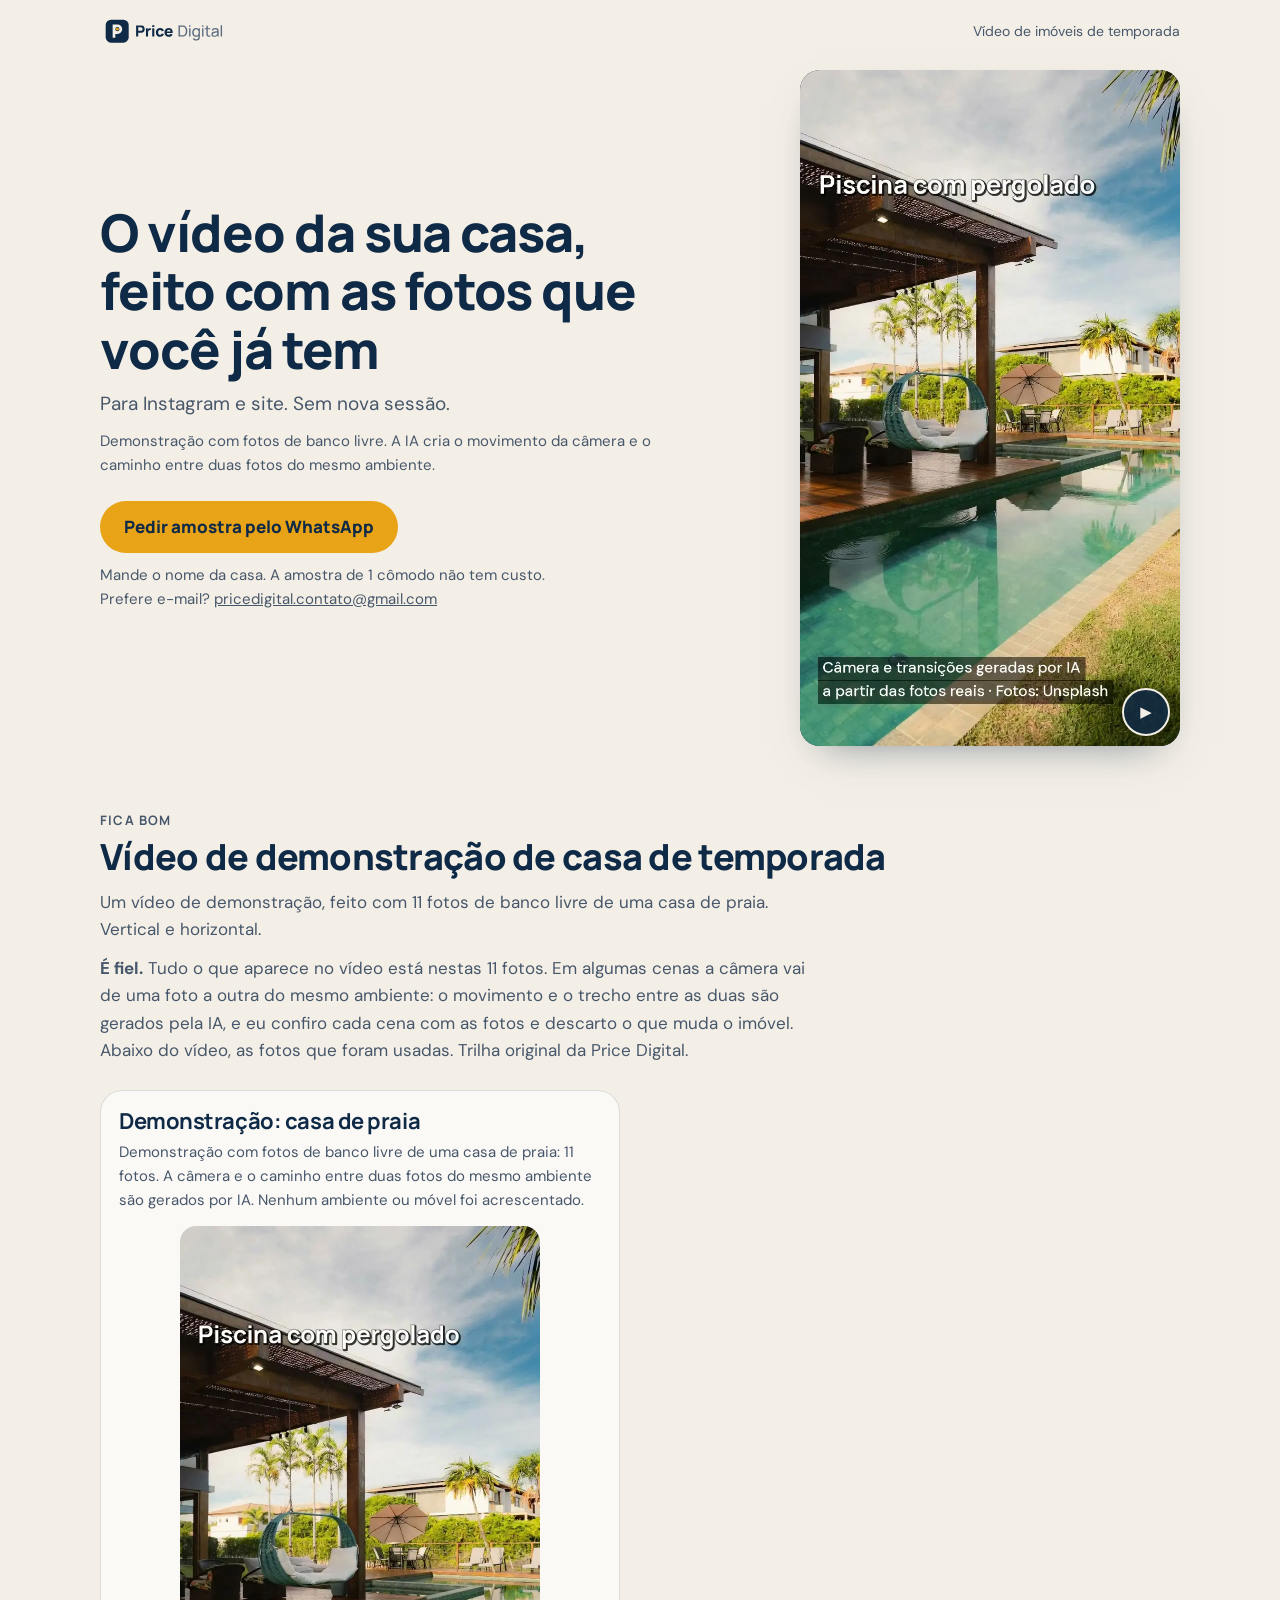
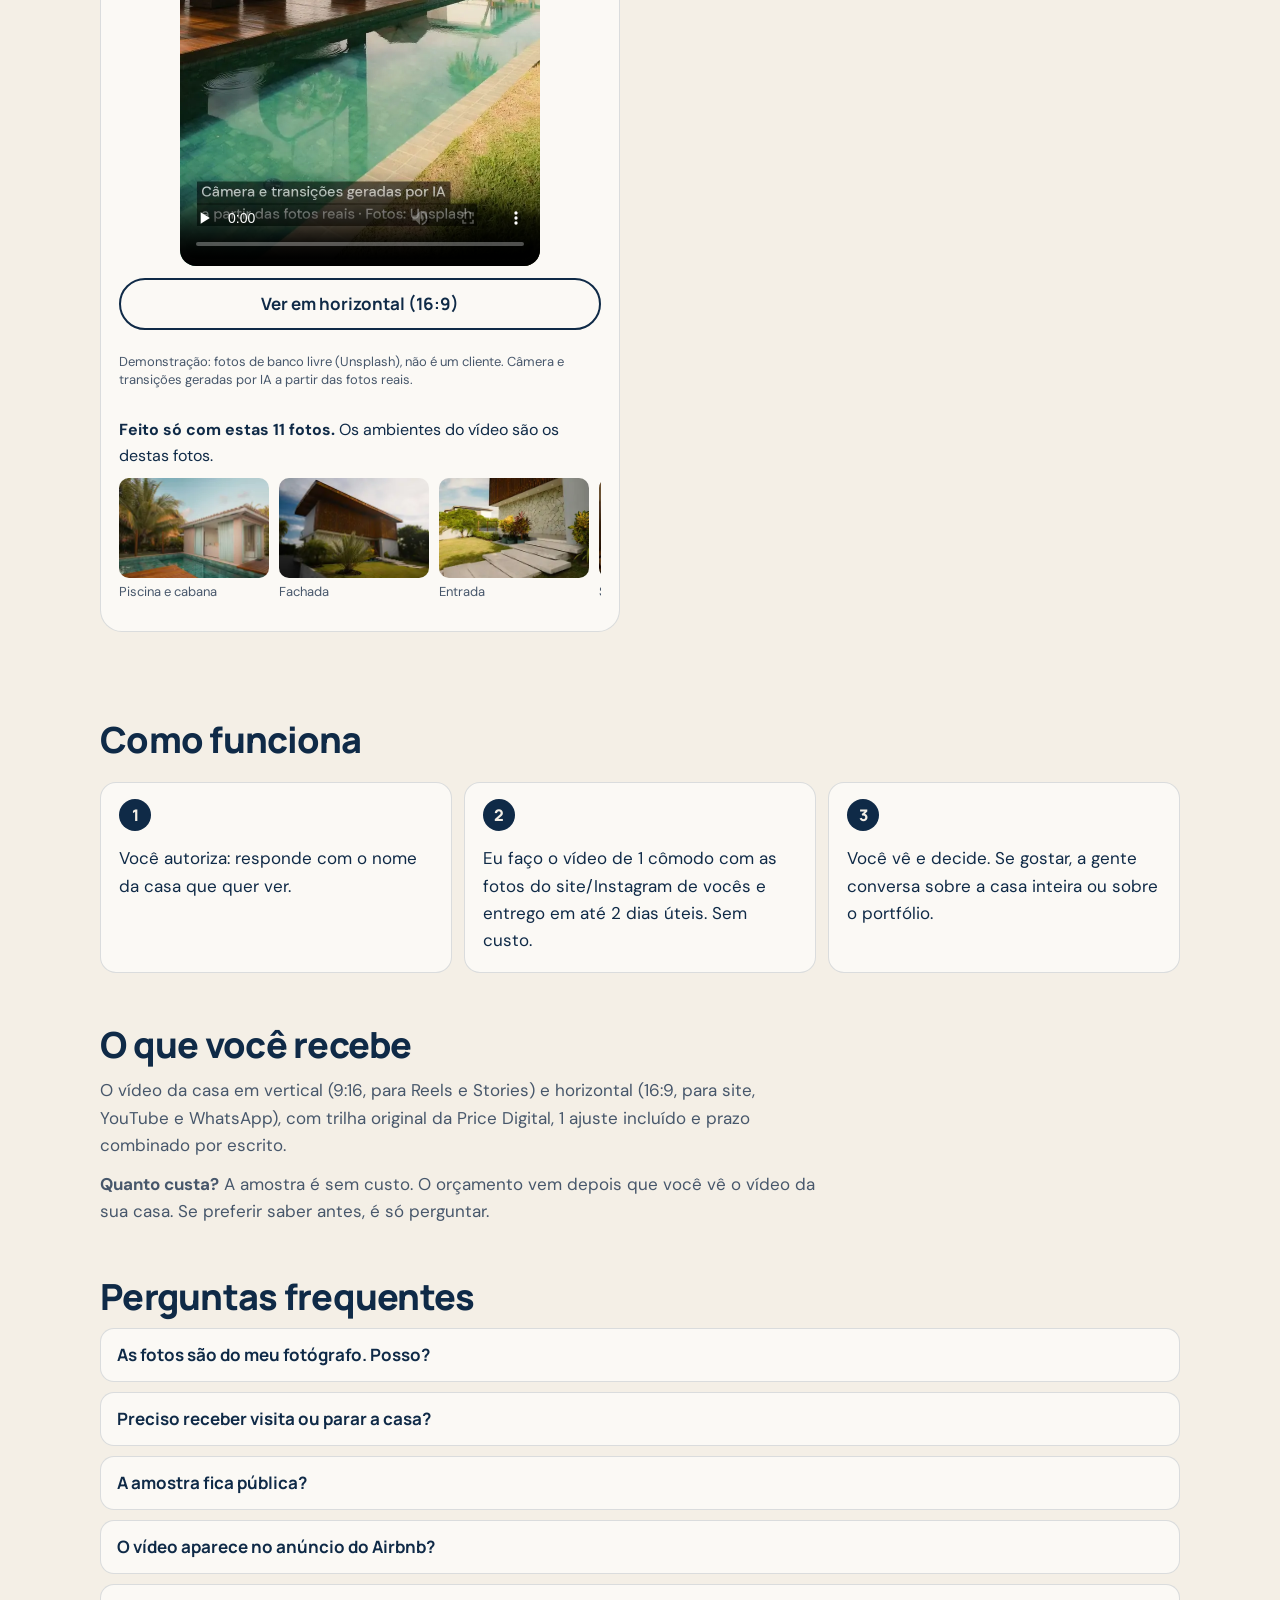
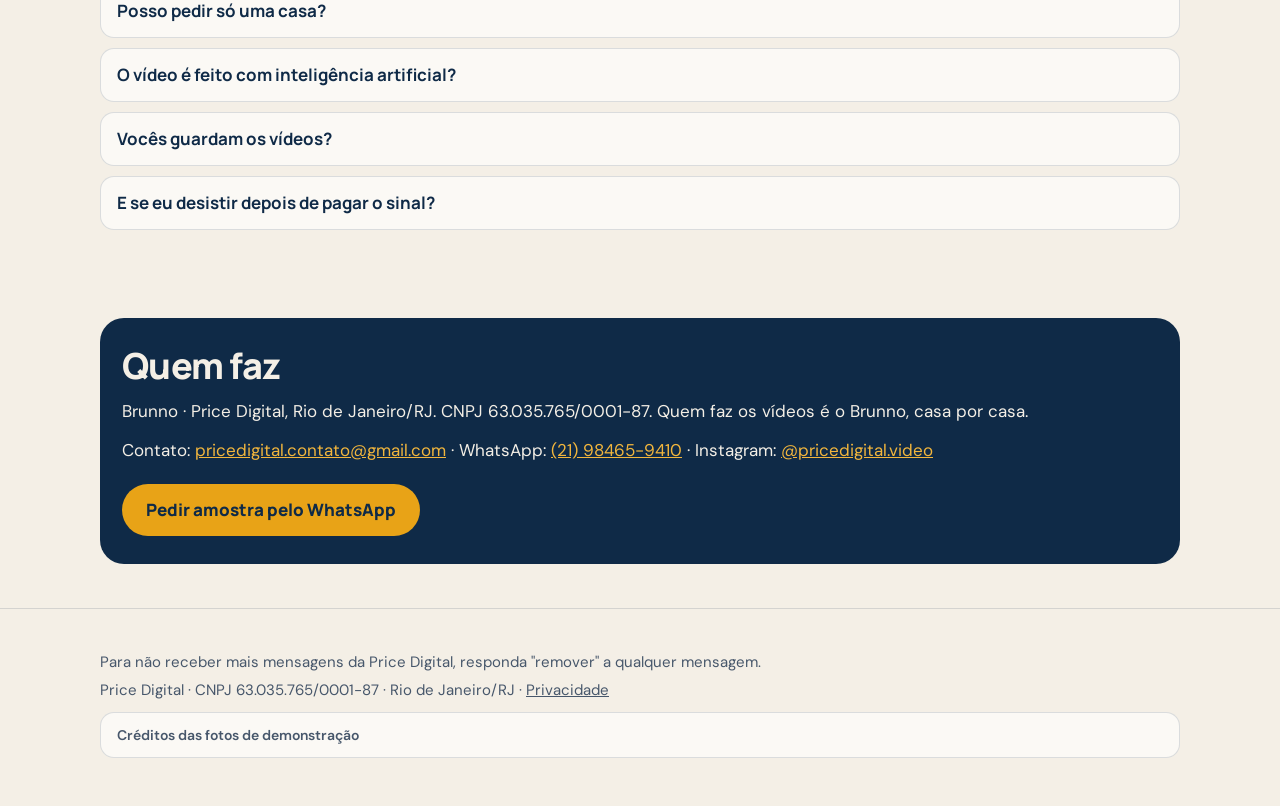
==== commit f0bb900a: "Demo v5: caminhadas entre fotos do mesmo ambiente, brisa e água viva, rótulos por cena, cartão final" ====
--- a/index.html
+++ b/index.html
@@ -16,7 +16,7 @@
 <meta property="og:image:alt" content="Vídeo da casa de temporada feito com as suas fotos, por Price Digital">
 <meta name="twitter:card" content="summary_large_image">
 <link rel="icon" href="assets/favicon-32.png" sizes="32x32" type="image/png">
-<script type="application/ld+json">{"@context": "https://schema.org", "@graph": [{"@type": "ProfessionalService", "@id": "https://beprice-dev.github.io/video-imoveis/#org", "name": "Price Digital", "url": "https://beprice-dev.github.io/video-imoveis/", "email": "pricedigital.contato@gmail.com", "image": "https://beprice-dev.github.io/video-imoveis/assets/og-image.jpg", "address": {"@type": "PostalAddress", "addressLocality": "Rio de Janeiro", "addressRegion": "RJ", "addressCountry": "BR"}, "areaServed": {"@type": "Country", "name": "Brasil"}}, {"@type": "Service", "name": "Vídeo de imóveis de temporada", "serviceType": "Vídeo a partir das fotos do imóvel", "description": "Vídeo vertical e horizontal feito com as fotos reais da casa. Movimento de câmera gerado por IA.", "provider": {"@id": "https://beprice-dev.github.io/video-imoveis/#org"}, "areaServed": {"@type": "Country", "name": "Brasil"}}]}</script>
+<script type="application/ld+json">{"@context": "https://schema.org", "@graph": [{"@type": "ProfessionalService", "@id": "https://beprice-dev.github.io/video-imoveis/#org", "name": "Price Digital", "url": "https://beprice-dev.github.io/video-imoveis/", "email": "pricedigital.contato@gmail.com", "image": "https://beprice-dev.github.io/video-imoveis/assets/og-image.jpg", "address": {"@type": "PostalAddress", "addressLocality": "Rio de Janeiro", "addressRegion": "RJ", "addressCountry": "BR"}, "areaServed": {"@type": "Country", "name": "Brasil"}}, {"@type": "Service", "name": "Vídeo de imóveis de temporada", "serviceType": "Vídeo a partir das fotos do imóvel", "description": "Vídeo vertical e horizontal feito com as fotos reais da casa. Movimento de câmera e transições gerados por IA.", "provider": {"@id": "https://beprice-dev.github.io/video-imoveis/#org"}, "areaServed": {"@type": "Country", "name": "Brasil"}}]}</script>
 <link rel="icon" href="assets/favicon.svg" type="image/svg+xml"><link rel="apple-touch-icon" href="assets/apple-touch-icon.png">
 <link rel="preload" href="assets/manrope.woff2" as="font" type="font/woff2" crossorigin>
 <style>
@@ -119,7 +119,7 @@
   <div>
     <h1>O vídeo da sua casa, feito com as fotos que você já tem</h1>
     <p class="sub">Para Instagram e site. Sem nova sessão.</p>
-    <p class="apoio">Demonstração com fotos de banco livre. Cada cena é uma das fotos; só o movimento da câmera é gerado por IA.</p>
+    <p class="apoio">Demonstração com fotos de banco livre. A IA cria o movimento da câmera e o caminho entre duas fotos do mesmo ambiente.</p>
     <a class="btn cta" href="https://wa.me/5521984659410?text=Ol%C3%A1%21%20Vim%20pelo%20site%20%28ref.%20P1%29%20e%20quero%20a%20amostra%20de%201%20c%C3%B4modo%2C%20sem%20custo.%0ANome%20da%20casa%20ou%20da%20empresa%3A%20" target="_blank" rel="noopener">Pedir amostra pelo WhatsApp</a>
     <p class="apoio">Mande o nome da casa. A amostra de 1 cômodo não tem custo.<br>Prefere e-mail? <a href="mailto:pricedigital.contato@gmail.com?subject=Pode%20fazer%20a%20amostra&body=Ol%C3%A1%21%20Pode%20fazer%20a%20amostra%20de%201%20c%C3%B4modo.%20Nome%20da%20casa%3A%20%0AEmpresa%3A%20%0A">pricedigital.contato@gmail.com</a></p>
   </div>
@@ -132,18 +132,18 @@
   <p class="eyebrow">Fica bom</p>
   <h2 id="h-bom">Vídeo de demonstração de casa de temporada</h2>
   <p class="lead">Um vídeo de demonstração, feito com 11 fotos de banco livre de uma casa de praia. Vertical e horizontal.</p>
-  <p class="lead"><strong>É fiel.</strong> Tudo o que aparece no vídeo está nestas 11 fotos. Cada cena é uma delas: a IA cria só o movimento da câmera, sem passagem inventada de um ambiente para outro, e eu confiro cada cena com a foto. Abaixo do vídeo, as fotos que foram usadas. Trilha original da Price Digital.</p>
+  <p class="lead"><strong>É fiel.</strong> Tudo o que aparece no vídeo está nestas 11 fotos. Em algumas cenas a câmera vai de uma foto a outra do mesmo ambiente: o movimento e o trecho entre as duas são gerados pela IA, e eu confiro cada cena com as fotos e descarto o que muda o imóvel. Abaixo do vídeo, as fotos que foram usadas. Trilha original da Price Digital.</p>
   <div class="demos">
 <article class="demo" id="demo-casa-praia-ia">
   <h3>Demonstração: casa de praia</h3>
-  <p class="leg">Demonstração com fotos de banco livre de uma casa de praia: 11 fotos, cada cena é uma delas. Só a câmera é gerada por IA. Nenhum ambiente ou móvel foi acrescentado.</p>
+  <p class="leg">Demonstração com fotos de banco livre de uma casa de praia: 11 fotos. A câmera e o caminho entre duas fotos do mesmo ambiente são gerados por IA. Nenhum ambiente ou móvel foi acrescentado.</p>
   <div class="player" data-demo="casa-praia-ia">
     <video controls playsinline preload="none" poster="demos/casa-praia-ia/vertical.webp" width="360" height="640"
       src="demos/casa-praia-ia/vertical.mp4" aria-label="Vídeo de demonstração: casa de praia"></video>
   </div>
   <button class="btn sec orient" type="button" data-demo="casa-praia-ia" aria-pressed="false">Ver em horizontal (16:9)</button>
-  <p class="selo">Demonstração: fotos de banco livre (Unsplash), não é um cliente. Câmera gerada por IA a partir das fotos; cada cena é uma delas.</p>
-  <p class="fiel"><strong>Feito só com estas 11 fotos.</strong> Os ambientes do vídeo são os destas fotos.</p><ul class="tira" aria-label="Fotos usadas no vídeo casa de praia" tabindex="0"><li><img src="demos/casa-praia-ia/rlesyj-1Kv0.webp" alt="Foto de origem: Fachada" width="180" height="120" loading="lazy" decoding="async"><span>Fachada</span></li><li><img src="demos/casa-praia-ia/qLJMuJkD4as.webp" alt="Foto de origem: Entrada" width="180" height="120" loading="lazy" decoding="async"><span>Entrada</span></li><li><img src="demos/casa-praia-ia/G_g0L4ygli0.webp" alt="Foto de origem: Piscina e cabana" width="180" height="120" loading="lazy" decoding="async"><span>Piscina e cabana</span></li><li><img src="demos/casa-praia-ia/pzVKBM1fbJk.webp" alt="Foto de origem: Piscina com pergolado" width="180" height="120" loading="lazy" decoding="async"><span>Piscina com pergolado</span></li><li><img src="demos/casa-praia-ia/McYRvVVEliE.webp" alt="Foto de origem: Varanda com rede" width="180" height="120" loading="lazy" decoding="async"><span>Varanda com rede</span></li><li><img src="demos/casa-praia-ia/GGx0rUwnSPk.webp" alt="Foto de origem: Varanda" width="180" height="120" loading="lazy" decoding="async"><span>Varanda</span></li><li><img src="demos/casa-praia-ia/YTnLXCH0jWw.webp" alt="Foto de origem: Área gourmet" width="180" height="120" loading="lazy" decoding="async"><span>Área gourmet</span></li><li><img src="demos/casa-praia-ia/OsUiWBJ4AXU.webp" alt="Foto de origem: Bar da área gourmet" width="180" height="120" loading="lazy" decoding="async"><span>Bar da área gourmet</span></li><li><img src="demos/casa-praia-ia/LtlBlCal4Fw.webp" alt="Foto de origem: Sala de pé-direito duplo" width="180" height="120" loading="lazy" decoding="async"><span>Sala de pé-direito duplo</span></li><li><img src="demos/casa-praia-ia/1iiFe6dFQ_M.webp" alt="Foto de origem: Sala com cortina alta" width="180" height="120" loading="lazy" decoding="async"><span>Sala com cortina alta</span></li><li><img src="demos/casa-praia-ia/89GEBhKzyJ4.webp" alt="Foto de origem: Jacuzzi da varanda" width="180" height="120" loading="lazy" decoding="async"><span>Jacuzzi da varanda</span></li></ul>
+  <p class="selo">Demonstração: fotos de banco livre (Unsplash), não é um cliente. Câmera e transições geradas por IA a partir das fotos reais.</p>
+  <p class="fiel"><strong>Feito só com estas 11 fotos.</strong> Os ambientes do vídeo são os destas fotos.</p><ul class="tira" aria-label="Fotos usadas no vídeo casa de praia" tabindex="0"><li><img src="demos/casa-praia-ia/G_g0L4ygli0.webp" alt="Foto de origem: Piscina e cabana" width="180" height="120" loading="lazy" decoding="async"><span>Piscina e cabana</span></li><li><img src="demos/casa-praia-ia/rlesyj-1Kv0.webp" alt="Foto de origem: Fachada" width="180" height="120" loading="lazy" decoding="async"><span>Fachada</span></li><li><img src="demos/casa-praia-ia/qLJMuJkD4as.webp" alt="Foto de origem: Entrada" width="180" height="120" loading="lazy" decoding="async"><span>Entrada</span></li><li><img src="demos/casa-praia-ia/LtlBlCal4Fw.webp" alt="Foto de origem: Sala de pé-direito duplo" width="180" height="120" loading="lazy" decoding="async"><span>Sala de pé-direito duplo</span></li><li><img src="demos/casa-praia-ia/1iiFe6dFQ_M.webp" alt="Foto de origem: Sala com cortina alta" width="180" height="120" loading="lazy" decoding="async"><span>Sala com cortina alta</span></li><li><img src="demos/casa-praia-ia/McYRvVVEliE.webp" alt="Foto de origem: Varanda com rede" width="180" height="120" loading="lazy" decoding="async"><span>Varanda com rede</span></li><li><img src="demos/casa-praia-ia/GGx0rUwnSPk.webp" alt="Foto de origem: Varanda" width="180" height="120" loading="lazy" decoding="async"><span>Varanda</span></li><li><img src="demos/casa-praia-ia/baap3vgDMcU.webp" alt="Foto de origem: Mesa da área gourmet" width="180" height="120" loading="lazy" decoding="async"><span>Mesa da área gourmet</span></li><li><img src="demos/casa-praia-ia/OsUiWBJ4AXU.webp" alt="Foto de origem: Bar da área gourmet" width="180" height="120" loading="lazy" decoding="async"><span>Bar da área gourmet</span></li><li><img src="demos/casa-praia-ia/pzVKBM1fbJk.webp" alt="Foto de origem: Piscina com pergolado" width="180" height="120" loading="lazy" decoding="async"><span>Piscina com pergolado</span></li><li><img src="demos/casa-praia-ia/89GEBhKzyJ4.webp" alt="Foto de origem: Mini piscina da varanda" width="180" height="120" loading="lazy" decoding="async"><span>Mini piscina da varanda</span></li></ul>
 </article></div>
 </div></section>
 
@@ -169,7 +169,7 @@
   <details><summary>A amostra fica pública?</summary><p>Não. Ela só abre por um link enviado a você e sai do ar na data informada na própria página.</p></details>
   <details><summary>O vídeo aparece no anúncio do Airbnb?</summary><p>O anúncio comum do Airbnb não aceita vídeo. O uso é no Instagram, no site e no WhatsApp.</p></details>
   <details><summary>Posso pedir só uma casa?</summary><p>Pode. Para mais casas há pacotes fechados, sem fidelidade.</p></details>
-  <details><summary>O vídeo é feito com inteligência artificial?</summary><p>Sim. Cada cena é uma das suas fotos: os ambientes, móveis, acabamentos e a vista são os das fotos, e a inteligência artificial cria só o movimento da câmera dentro de cada uma. Não há passagem inventada de um ambiente para outro. Confiro cada cena com a foto e descarto o que muda o imóvel. O vídeo sai com um aviso de IA, e ao postar no Instagram vale marcar "Informações de IA".</p></details>
+  <details><summary>O vídeo é feito com inteligência artificial?</summary><p>Sim. Os ambientes, móveis, acabamentos e a vista são os das suas fotos. A inteligência artificial cria o movimento da câmera e, quando há duas fotos do mesmo ambiente, o caminho de uma para a outra. Confiro cada cena com as fotos e descarto o que muda o imóvel. O vídeo sai com o aviso "Câmera e transições geradas por IA a partir das fotos reais", e ao postar no Instagram vale marcar "Informações de IA".</p></details>
   <details><summary>Vocês guardam os vídeos?</summary><p>Guardo uma cópia por 90 dias após a entrega, só para reenviar se você perder o arquivo. Depois disso, apago da minha base, por isso vale salvar assim que receber.</p></details>
   <details><summary>E se eu desistir depois de pagar o sinal?</summary><p>Se for antes de eu começar, o sinal volta inteiro. Depois que a prévia é entregue, o sinal não é devolvido.</p></details>
 </div></section>
@@ -194,7 +194,7 @@
 <li>Demonstração: casa de praia · LtlBlCal4Fw.jpg: <a href="https://unsplash.com/photos/LtlBlCal4Fw" rel="noopener">Unsplash</a></li>
 <li>Demonstração: casa de praia · McYRvVVEliE.jpg: <a href="https://unsplash.com/photos/McYRvVVEliE" rel="noopener">Unsplash</a></li>
 <li>Demonstração: casa de praia · OsUiWBJ4AXU.jpg: <a href="https://unsplash.com/photos/OsUiWBJ4AXU" rel="noopener">Unsplash</a></li>
-<li>Demonstração: casa de praia · YTnLXCH0jWw.jpg: <a href="https://unsplash.com/photos/YTnLXCH0jWw" rel="noopener">Unsplash</a></li>
+<li>Demonstração: casa de praia · baap3vgDMcU.jpg: <a href="https://unsplash.com/photos/baap3vgDMcU" rel="noopener">Unsplash</a></li>
 <li>Demonstração: casa de praia · pzVKBM1fbJk.jpg: <a href="https://unsplash.com/photos/pzVKBM1fbJk" rel="noopener">Unsplash</a></li>
 <li>Demonstração: casa de praia · qLJMuJkD4as.jpg: <a href="https://unsplash.com/photos/qLJMuJkD4as" rel="noopener">Unsplash</a></li>
 <li>Demonstração: casa de praia · rlesyj-1Kv0.jpg: <a href="https://unsplash.com/photos/rlesyj-1Kv0" rel="noopener">Unsplash</a></li></ul></details>
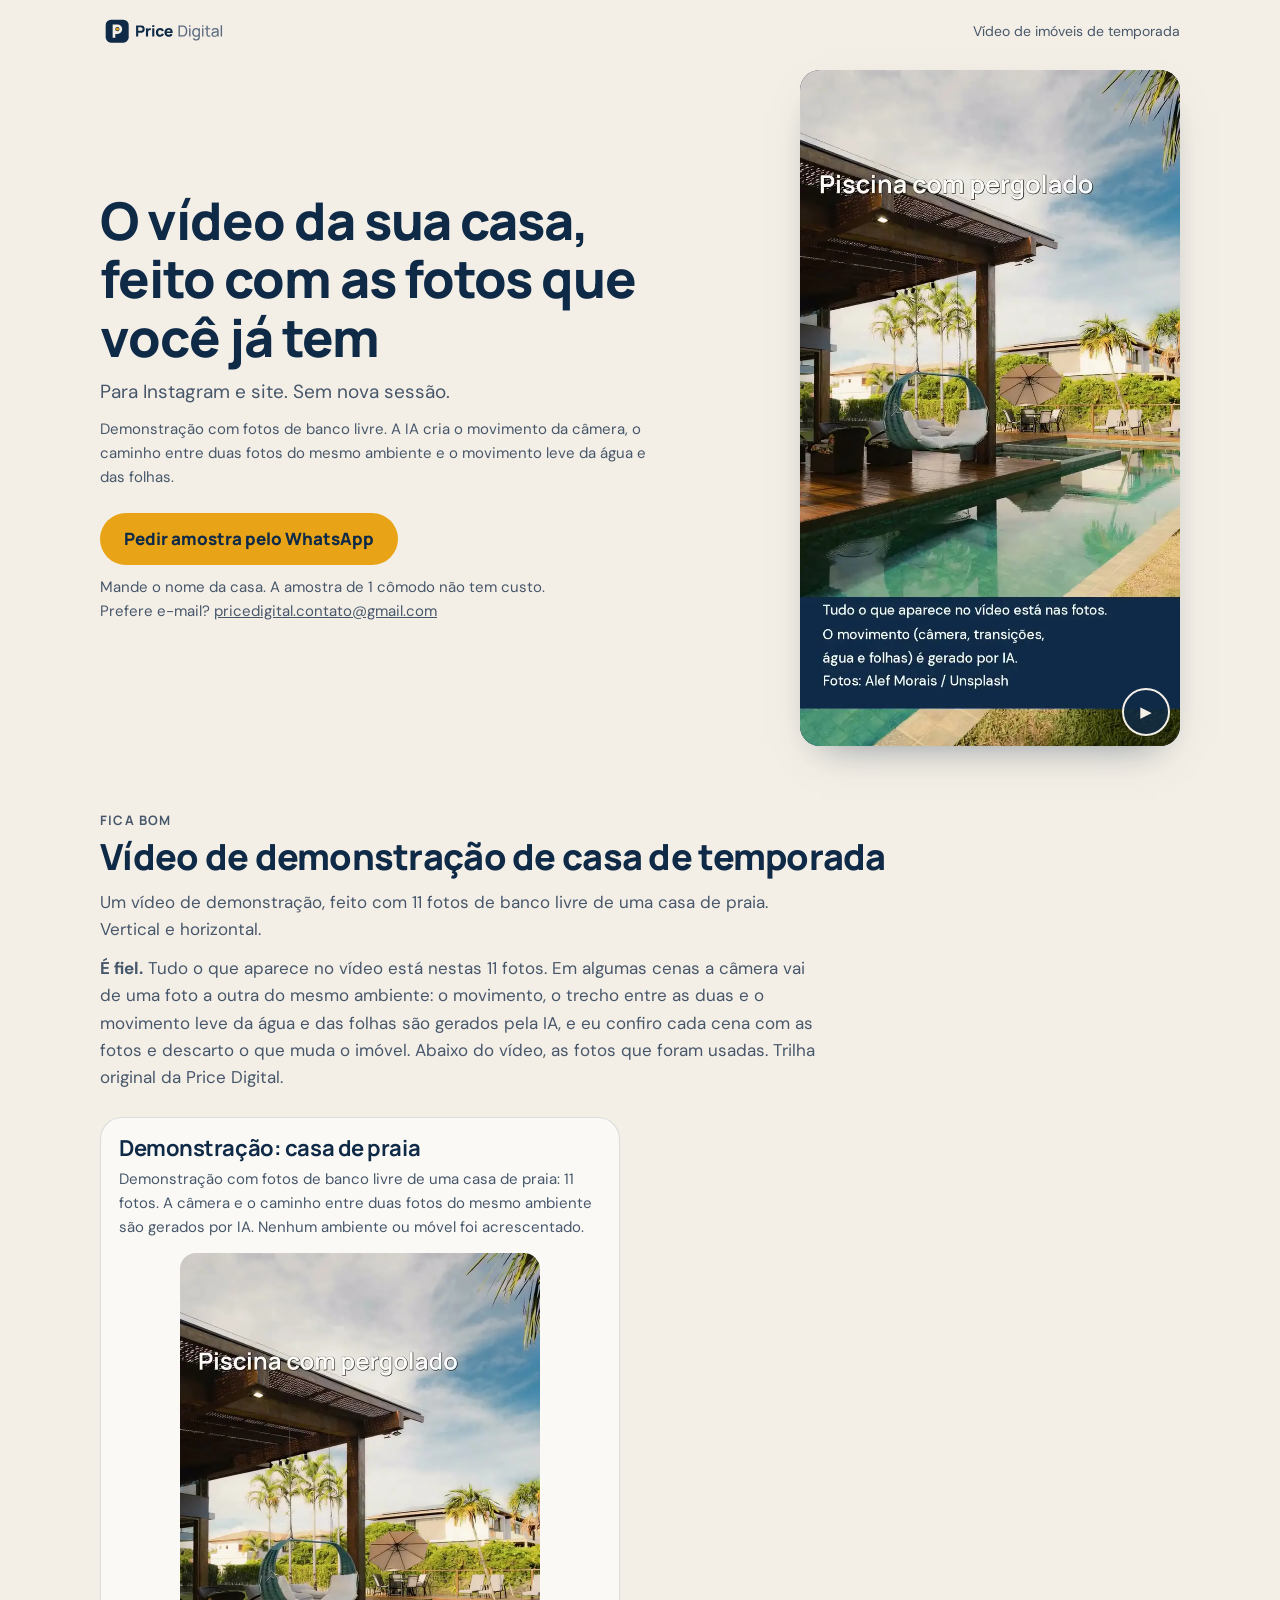
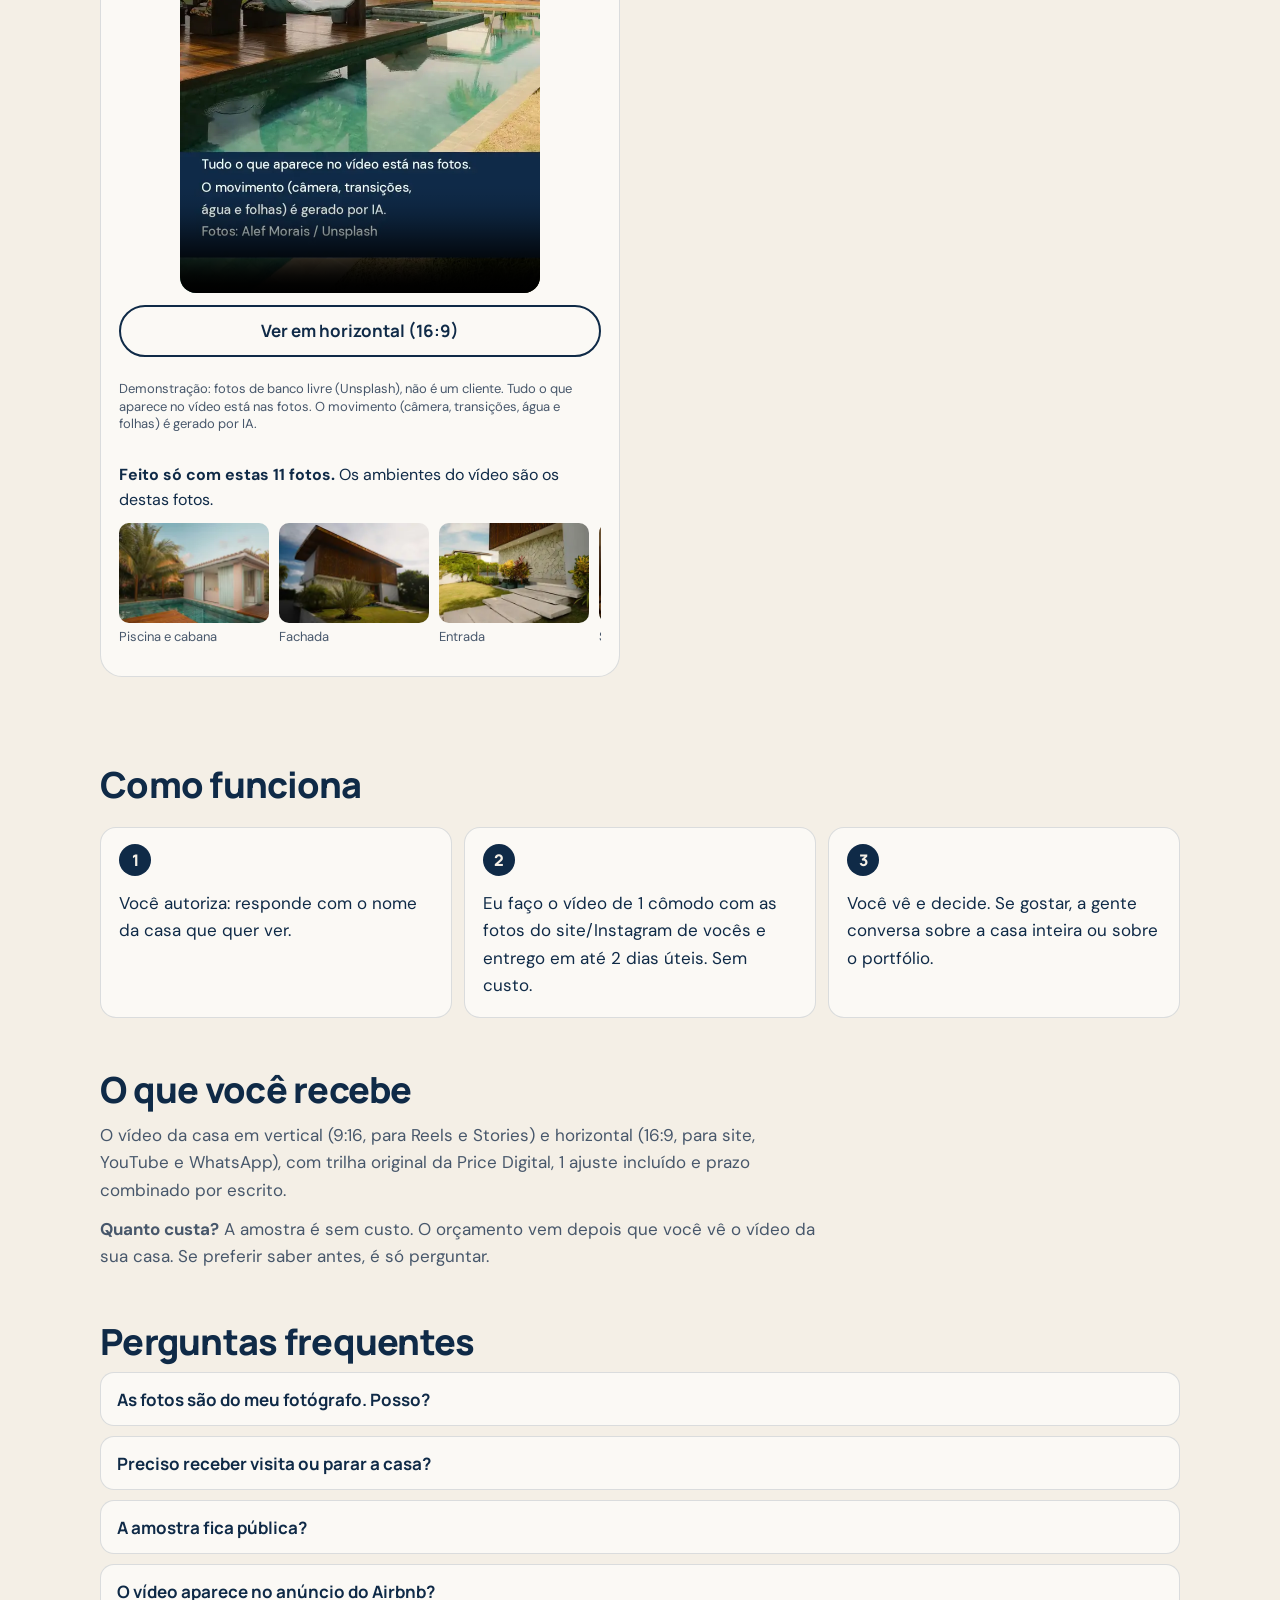
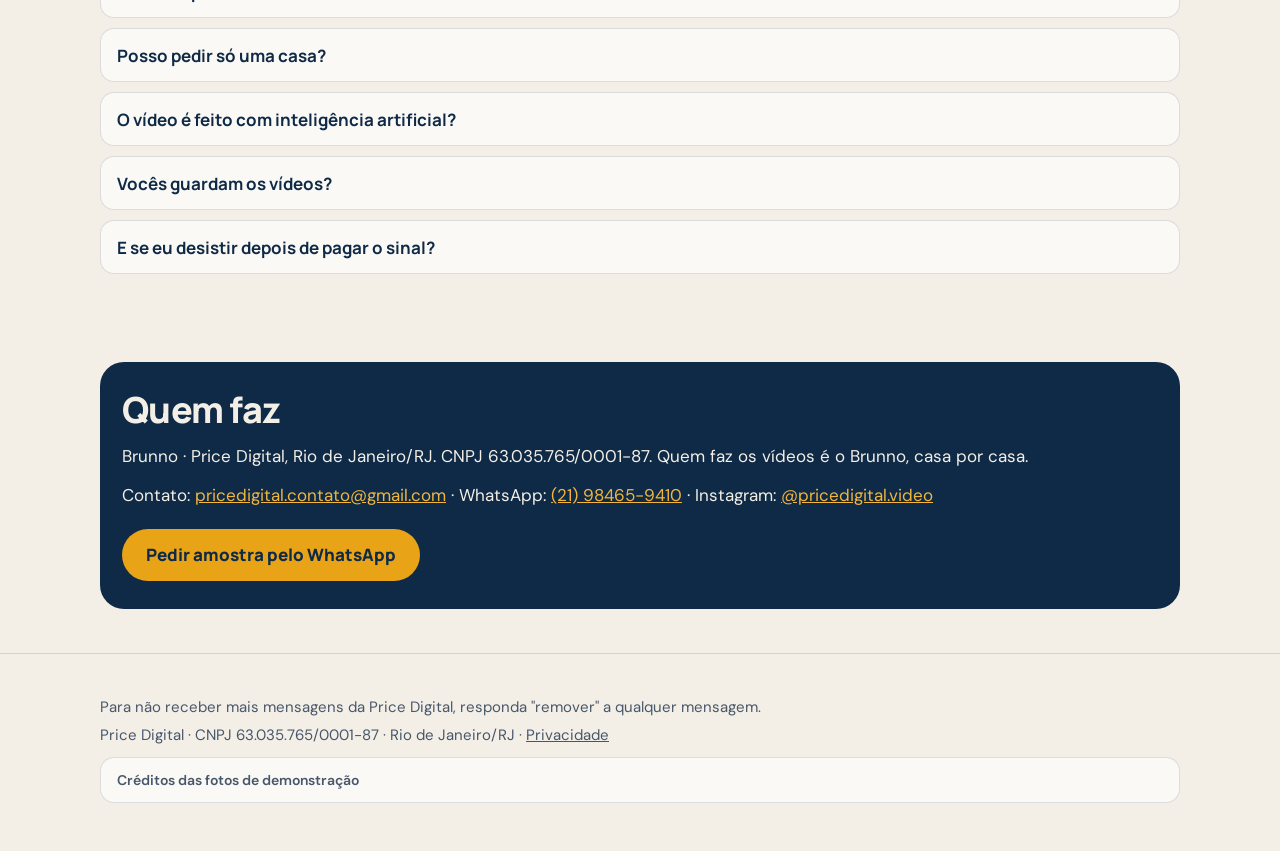
==== commit c5589c53: "Aviso de IA atualizado: o movimento (câmera, transições, água e folhas) é gerado por IA Texto da pág" ====
--- a/index.html
+++ b/index.html
@@ -16,7 +16,7 @@
 <meta property="og:image:alt" content="Vídeo da casa de temporada feito com as suas fotos, por Price Digital">
 <meta name="twitter:card" content="summary_large_image">
 <link rel="icon" href="assets/favicon-32.png" sizes="32x32" type="image/png">
-<script type="application/ld+json">{"@context": "https://schema.org", "@graph": [{"@type": "ProfessionalService", "@id": "https://beprice-dev.github.io/video-imoveis/#org", "name": "Price Digital", "url": "https://beprice-dev.github.io/video-imoveis/", "email": "pricedigital.contato@gmail.com", "image": "https://beprice-dev.github.io/video-imoveis/assets/og-image.jpg", "address": {"@type": "PostalAddress", "addressLocality": "Rio de Janeiro", "addressRegion": "RJ", "addressCountry": "BR"}, "areaServed": {"@type": "Country", "name": "Brasil"}}, {"@type": "Service", "name": "Vídeo de imóveis de temporada", "serviceType": "Vídeo a partir das fotos do imóvel", "description": "Vídeo vertical e horizontal feito com as fotos reais da casa. Movimento de câmera e transições gerados por IA.", "provider": {"@id": "https://beprice-dev.github.io/video-imoveis/#org"}, "areaServed": {"@type": "Country", "name": "Brasil"}}]}</script>
+<script type="application/ld+json">{"@context": "https://schema.org", "@graph": [{"@type": "ProfessionalService", "@id": "https://beprice-dev.github.io/video-imoveis/#org", "name": "Price Digital", "url": "https://beprice-dev.github.io/video-imoveis/", "email": "pricedigital.contato@gmail.com", "image": "https://beprice-dev.github.io/video-imoveis/assets/og-image.jpg", "address": {"@type": "PostalAddress", "addressLocality": "Rio de Janeiro", "addressRegion": "RJ", "addressCountry": "BR"}, "areaServed": {"@type": "Country", "name": "Brasil"}}, {"@type": "Service", "name": "Vídeo de imóveis de temporada", "serviceType": "Vídeo a partir das fotos do imóvel", "description": "Vídeo vertical e horizontal feito com as fotos reais da casa. O movimento (câmera, transições, água e folhas) é gerado por IA.", "provider": {"@id": "https://beprice-dev.github.io/video-imoveis/#org"}, "areaServed": {"@type": "Country", "name": "Brasil"}}]}</script>
 <link rel="icon" href="assets/favicon.svg" type="image/svg+xml"><link rel="apple-touch-icon" href="assets/apple-touch-icon.png">
 <link rel="preload" href="assets/manrope.woff2" as="font" type="font/woff2" crossorigin>
 <style>
@@ -119,7 +119,7 @@
   <div>
     <h1>O vídeo da sua casa, feito com as fotos que você já tem</h1>
     <p class="sub">Para Instagram e site. Sem nova sessão.</p>
-    <p class="apoio">Demonstração com fotos de banco livre. A IA cria o movimento da câmera e o caminho entre duas fotos do mesmo ambiente.</p>
+    <p class="apoio">Demonstração com fotos de banco livre. A IA cria o movimento da câmera, o caminho entre duas fotos do mesmo ambiente e o movimento leve da água e das folhas.</p>
     <a class="btn cta" href="https://wa.me/5521984659410?text=Ol%C3%A1%21%20Vim%20pelo%20site%20%28ref.%20P1%29%20e%20quero%20a%20amostra%20de%201%20c%C3%B4modo%2C%20sem%20custo.%0ANome%20da%20casa%20ou%20da%20empresa%3A%20" target="_blank" rel="noopener">Pedir amostra pelo WhatsApp</a>
     <p class="apoio">Mande o nome da casa. A amostra de 1 cômodo não tem custo.<br>Prefere e-mail? <a href="mailto:pricedigital.contato@gmail.com?subject=Pode%20fazer%20a%20amostra&body=Ol%C3%A1%21%20Pode%20fazer%20a%20amostra%20de%201%20c%C3%B4modo.%20Nome%20da%20casa%3A%20%0AEmpresa%3A%20%0A">pricedigital.contato@gmail.com</a></p>
   </div>
@@ -132,7 +132,7 @@
   <p class="eyebrow">Fica bom</p>
   <h2 id="h-bom">Vídeo de demonstração de casa de temporada</h2>
   <p class="lead">Um vídeo de demonstração, feito com 11 fotos de banco livre de uma casa de praia. Vertical e horizontal.</p>
-  <p class="lead"><strong>É fiel.</strong> Tudo o que aparece no vídeo está nestas 11 fotos. Em algumas cenas a câmera vai de uma foto a outra do mesmo ambiente: o movimento e o trecho entre as duas são gerados pela IA, e eu confiro cada cena com as fotos e descarto o que muda o imóvel. Abaixo do vídeo, as fotos que foram usadas. Trilha original da Price Digital.</p>
+  <p class="lead"><strong>É fiel.</strong> Tudo o que aparece no vídeo está nestas 11 fotos. Em algumas cenas a câmera vai de uma foto a outra do mesmo ambiente: o movimento, o trecho entre as duas e o movimento leve da água e das folhas são gerados pela IA, e eu confiro cada cena com as fotos e descarto o que muda o imóvel. Abaixo do vídeo, as fotos que foram usadas. Trilha original da Price Digital.</p>
   <div class="demos">
 <article class="demo" id="demo-casa-praia-ia">
   <h3>Demonstração: casa de praia</h3>
@@ -142,7 +142,7 @@
       src="demos/casa-praia-ia/vertical.mp4" aria-label="Vídeo de demonstração: casa de praia"></video>
   </div>
   <button class="btn sec orient" type="button" data-demo="casa-praia-ia" aria-pressed="false">Ver em horizontal (16:9)</button>
-  <p class="selo">Demonstração: fotos de banco livre (Unsplash), não é um cliente. Câmera e transições geradas por IA a partir das fotos reais.</p>
+  <p class="selo">Demonstração: fotos de banco livre (Unsplash), não é um cliente. Tudo o que aparece no vídeo está nas fotos. O movimento (câmera, transições, água e folhas) é gerado por IA.</p>
   <p class="fiel"><strong>Feito só com estas 11 fotos.</strong> Os ambientes do vídeo são os destas fotos.</p><ul class="tira" aria-label="Fotos usadas no vídeo casa de praia" tabindex="0"><li><img src="demos/casa-praia-ia/G_g0L4ygli0.webp" alt="Foto de origem: Piscina e cabana" width="180" height="120" loading="lazy" decoding="async"><span>Piscina e cabana</span></li><li><img src="demos/casa-praia-ia/rlesyj-1Kv0.webp" alt="Foto de origem: Fachada" width="180" height="120" loading="lazy" decoding="async"><span>Fachada</span></li><li><img src="demos/casa-praia-ia/qLJMuJkD4as.webp" alt="Foto de origem: Entrada" width="180" height="120" loading="lazy" decoding="async"><span>Entrada</span></li><li><img src="demos/casa-praia-ia/LtlBlCal4Fw.webp" alt="Foto de origem: Sala de pé-direito duplo" width="180" height="120" loading="lazy" decoding="async"><span>Sala de pé-direito duplo</span></li><li><img src="demos/casa-praia-ia/1iiFe6dFQ_M.webp" alt="Foto de origem: Sala com cortina alta" width="180" height="120" loading="lazy" decoding="async"><span>Sala com cortina alta</span></li><li><img src="demos/casa-praia-ia/McYRvVVEliE.webp" alt="Foto de origem: Varanda com rede" width="180" height="120" loading="lazy" decoding="async"><span>Varanda com rede</span></li><li><img src="demos/casa-praia-ia/GGx0rUwnSPk.webp" alt="Foto de origem: Varanda" width="180" height="120" loading="lazy" decoding="async"><span>Varanda</span></li><li><img src="demos/casa-praia-ia/baap3vgDMcU.webp" alt="Foto de origem: Mesa da área gourmet" width="180" height="120" loading="lazy" decoding="async"><span>Mesa da área gourmet</span></li><li><img src="demos/casa-praia-ia/OsUiWBJ4AXU.webp" alt="Foto de origem: Bar da área gourmet" width="180" height="120" loading="lazy" decoding="async"><span>Bar da área gourmet</span></li><li><img src="demos/casa-praia-ia/pzVKBM1fbJk.webp" alt="Foto de origem: Piscina com pergolado" width="180" height="120" loading="lazy" decoding="async"><span>Piscina com pergolado</span></li><li><img src="demos/casa-praia-ia/89GEBhKzyJ4.webp" alt="Foto de origem: Mini piscina da varanda" width="180" height="120" loading="lazy" decoding="async"><span>Mini piscina da varanda</span></li></ul>
 </article></div>
 </div></section>
@@ -169,7 +169,7 @@
   <details><summary>A amostra fica pública?</summary><p>Não. Ela só abre por um link enviado a você e sai do ar na data informada na própria página.</p></details>
   <details><summary>O vídeo aparece no anúncio do Airbnb?</summary><p>O anúncio comum do Airbnb não aceita vídeo. O uso é no Instagram, no site e no WhatsApp.</p></details>
   <details><summary>Posso pedir só uma casa?</summary><p>Pode. Para mais casas há pacotes fechados, sem fidelidade.</p></details>
-  <details><summary>O vídeo é feito com inteligência artificial?</summary><p>Sim. Os ambientes, móveis, acabamentos e a vista são os das suas fotos. A inteligência artificial cria o movimento da câmera e, quando há duas fotos do mesmo ambiente, o caminho de uma para a outra. Confiro cada cena com as fotos e descarto o que muda o imóvel. O vídeo sai com o aviso "Câmera e transições geradas por IA a partir das fotos reais", e ao postar no Instagram vale marcar "Informações de IA".</p></details>
+  <details><summary>O vídeo é feito com inteligência artificial?</summary><p>Sim. Os ambientes, móveis, acabamentos e a vista são os das suas fotos. A inteligência artificial cria o movimento da câmera, o movimento leve da água e das folhas e, quando há duas fotos do mesmo ambiente, o caminho de uma para a outra. Confiro cada cena com as fotos e descarto o que muda o imóvel. O vídeo sai com o aviso "Tudo o que aparece no vídeo está nas fotos. O movimento (câmera, transições, água e folhas) é gerado por IA.", e ao postar no Instagram vale marcar "Informações de IA".</p></details>
   <details><summary>Vocês guardam os vídeos?</summary><p>Guardo uma cópia por 90 dias após a entrega, só para reenviar se você perder o arquivo. Depois disso, apago da minha base, por isso vale salvar assim que receber.</p></details>
   <details><summary>E se eu desistir depois de pagar o sinal?</summary><p>Se for antes de eu começar, o sinal volta inteiro. Depois que a prévia é entregue, o sinal não é devolvido.</p></details>
 </div></section>
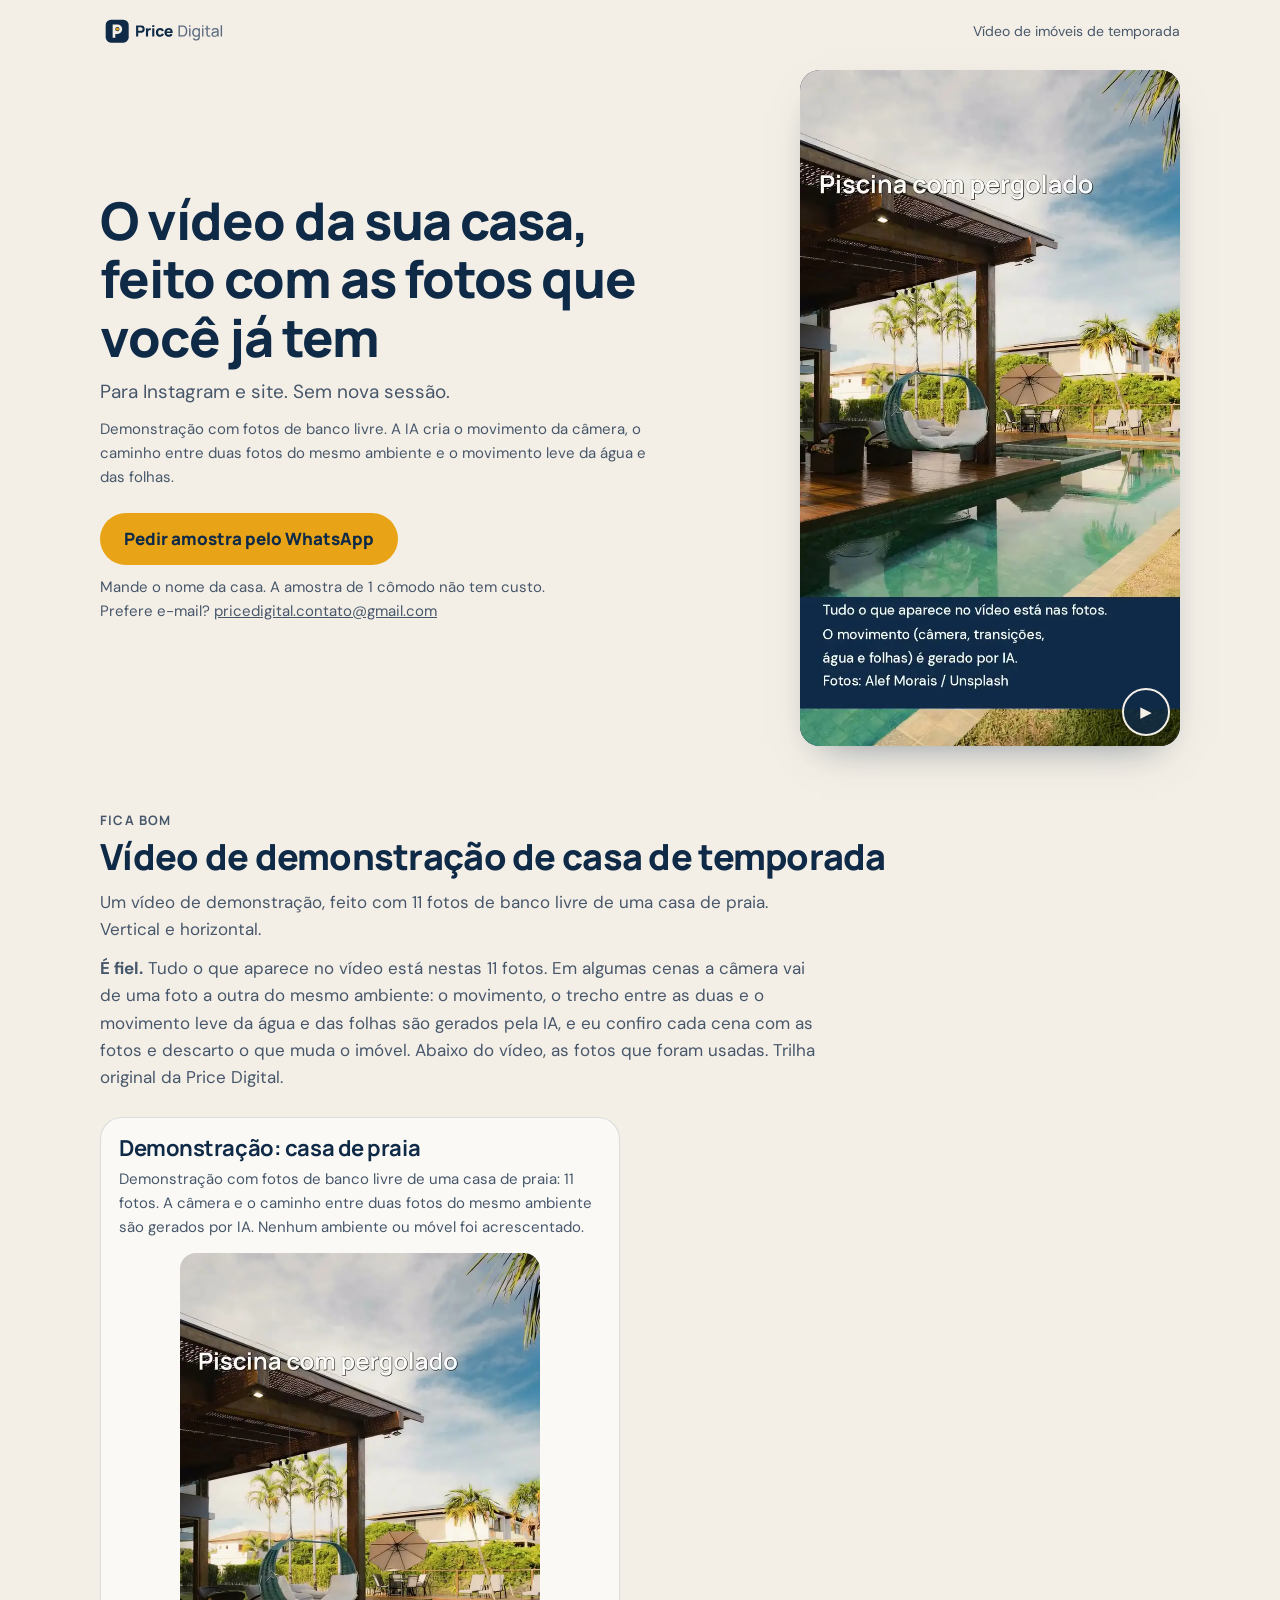
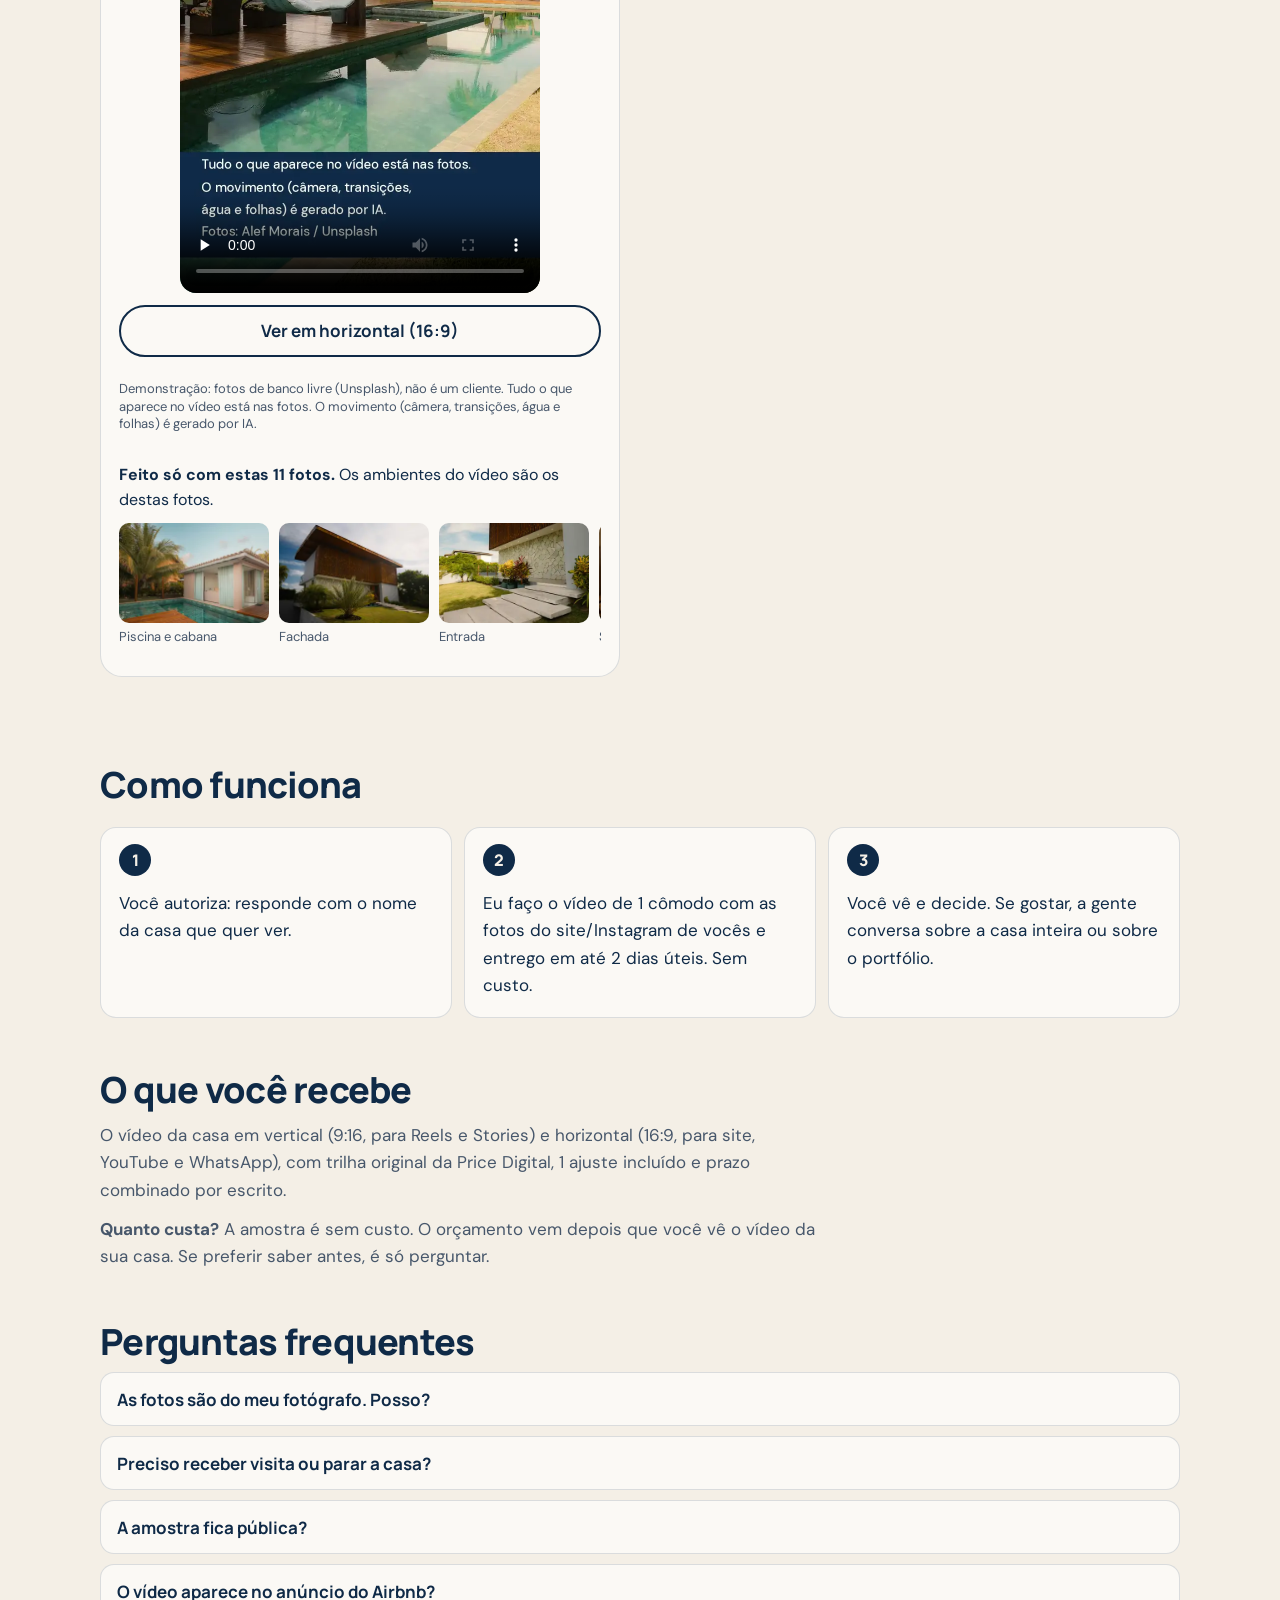
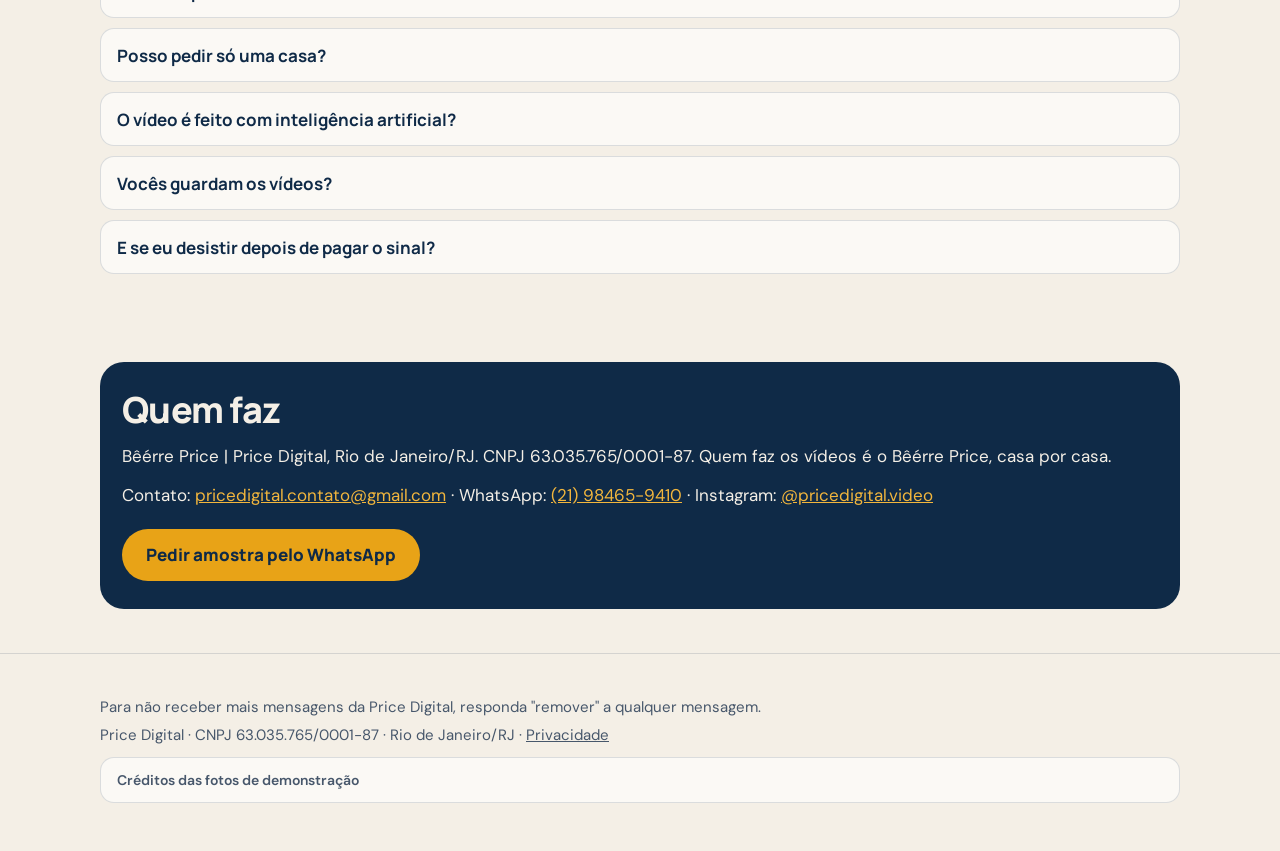
==== commit 251cce75: "Assinatura pública: Bêérre Price | Price Digital (página e política) Co-Authored-By: Claude Opus 5.5" ====
--- a/index.html
+++ b/index.html
@@ -176,7 +176,7 @@
 
 <section aria-labelledby="h-quem"><div class="wrap"><div class="quem">
   <h2 id="h-quem">Quem faz</h2>
-  <p>Brunno · Price Digital, Rio de Janeiro/RJ. CNPJ 63.035.765/0001-87. Quem faz os vídeos é o Brunno, casa por casa.</p>
+  <p>Bêérre Price | Price Digital, Rio de Janeiro/RJ. CNPJ 63.035.765/0001-87. Quem faz os vídeos é o Bêérre Price, casa por casa.</p>
   <p>Contato: <a href="mailto:pricedigital.contato@gmail.com">pricedigital.contato@gmail.com</a> · WhatsApp: <a href="https://wa.me/5521984659410?text=Ol%C3%A1%21%20Vim%20pelo%20site%20%28ref.%20P1%29%20e%20quero%20a%20amostra%20de%201%20c%C3%B4modo%2C%20sem%20custo.%0ANome%20da%20casa%20ou%20da%20empresa%3A%20" target="_blank" rel="noopener">(21) 98465-9410</a> · Instagram: <a href="https://www.instagram.com/pricedigital.video/" rel="noopener">@pricedigital.video</a></p>
   <p><a class="btn" style="margin-top:8px" href="https://wa.me/5521984659410?text=Ol%C3%A1%21%20Vim%20pelo%20site%20%28ref.%20P1%29%20e%20quero%20a%20amostra%20de%201%20c%C3%B4modo%2C%20sem%20custo.%0ANome%20da%20casa%20ou%20da%20empresa%3A%20" target="_blank" rel="noopener">Pedir amostra pelo WhatsApp</a></p>
 </div></div></section>
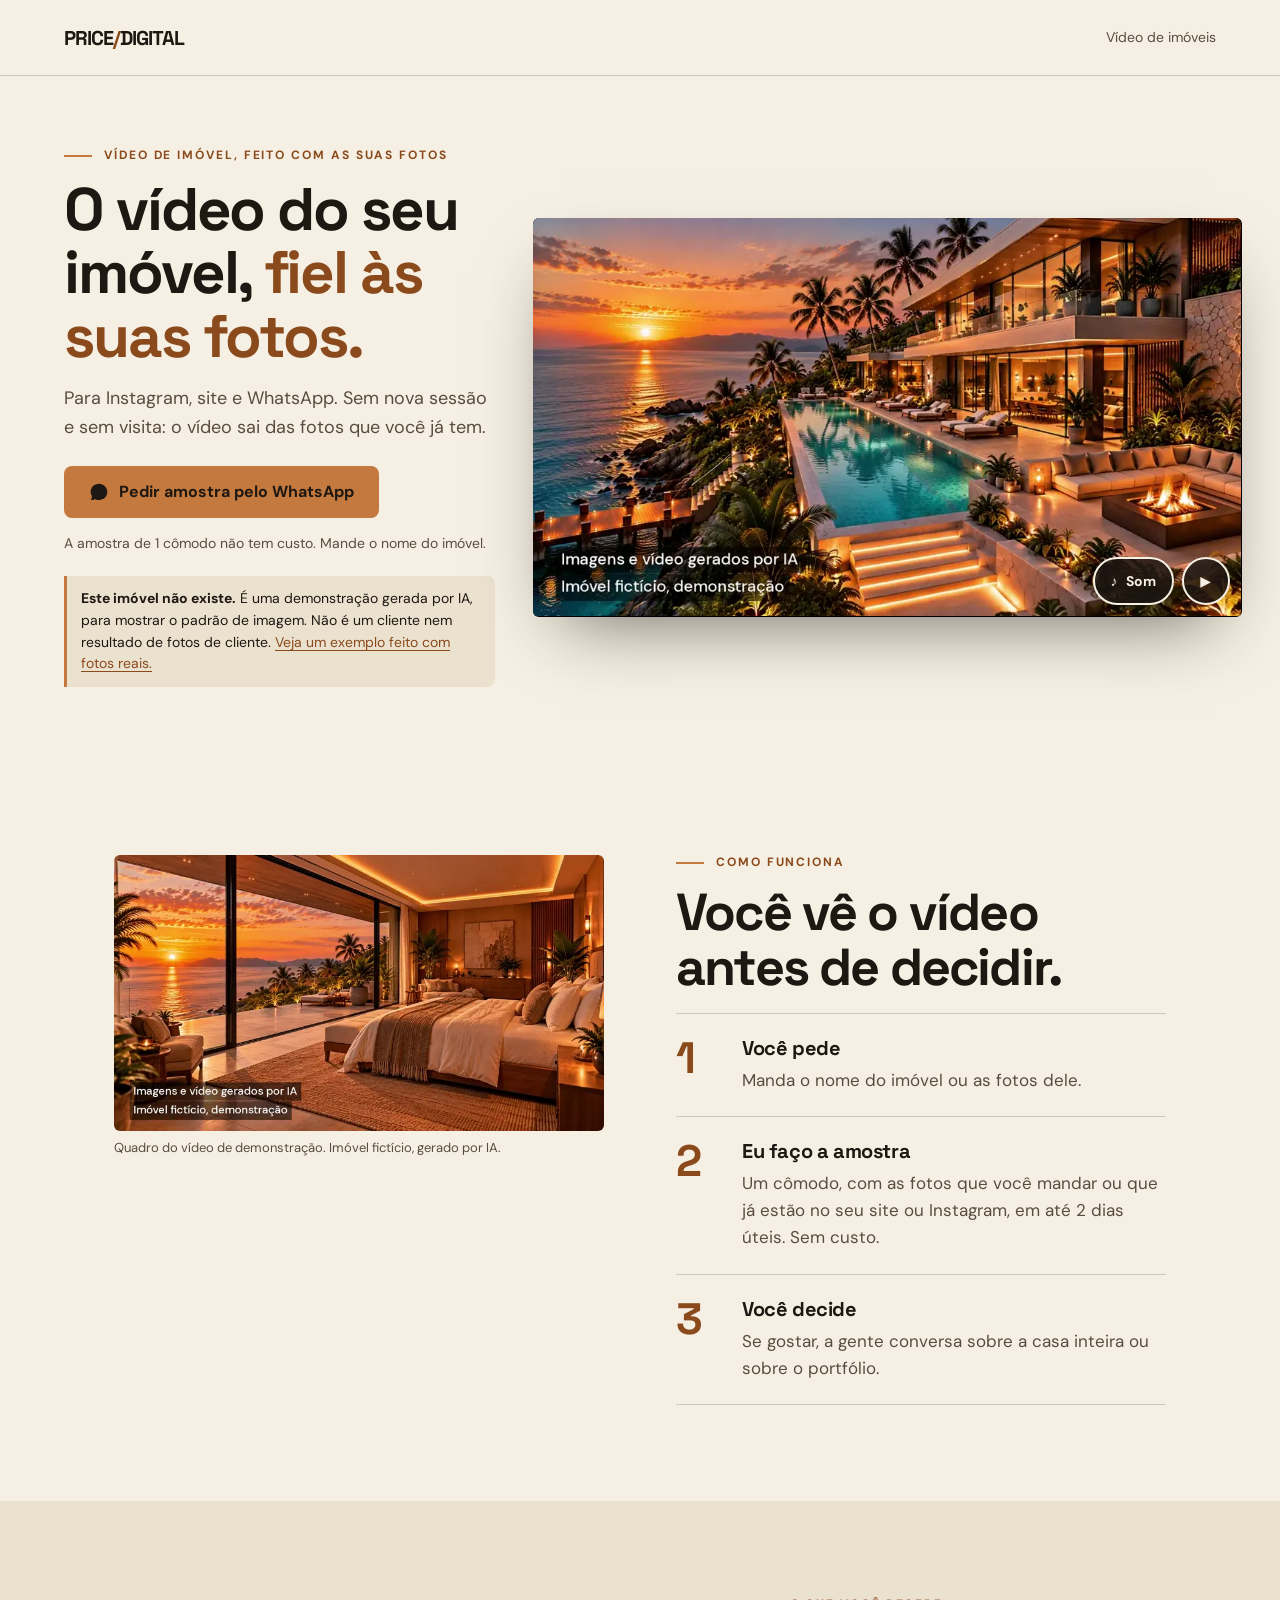
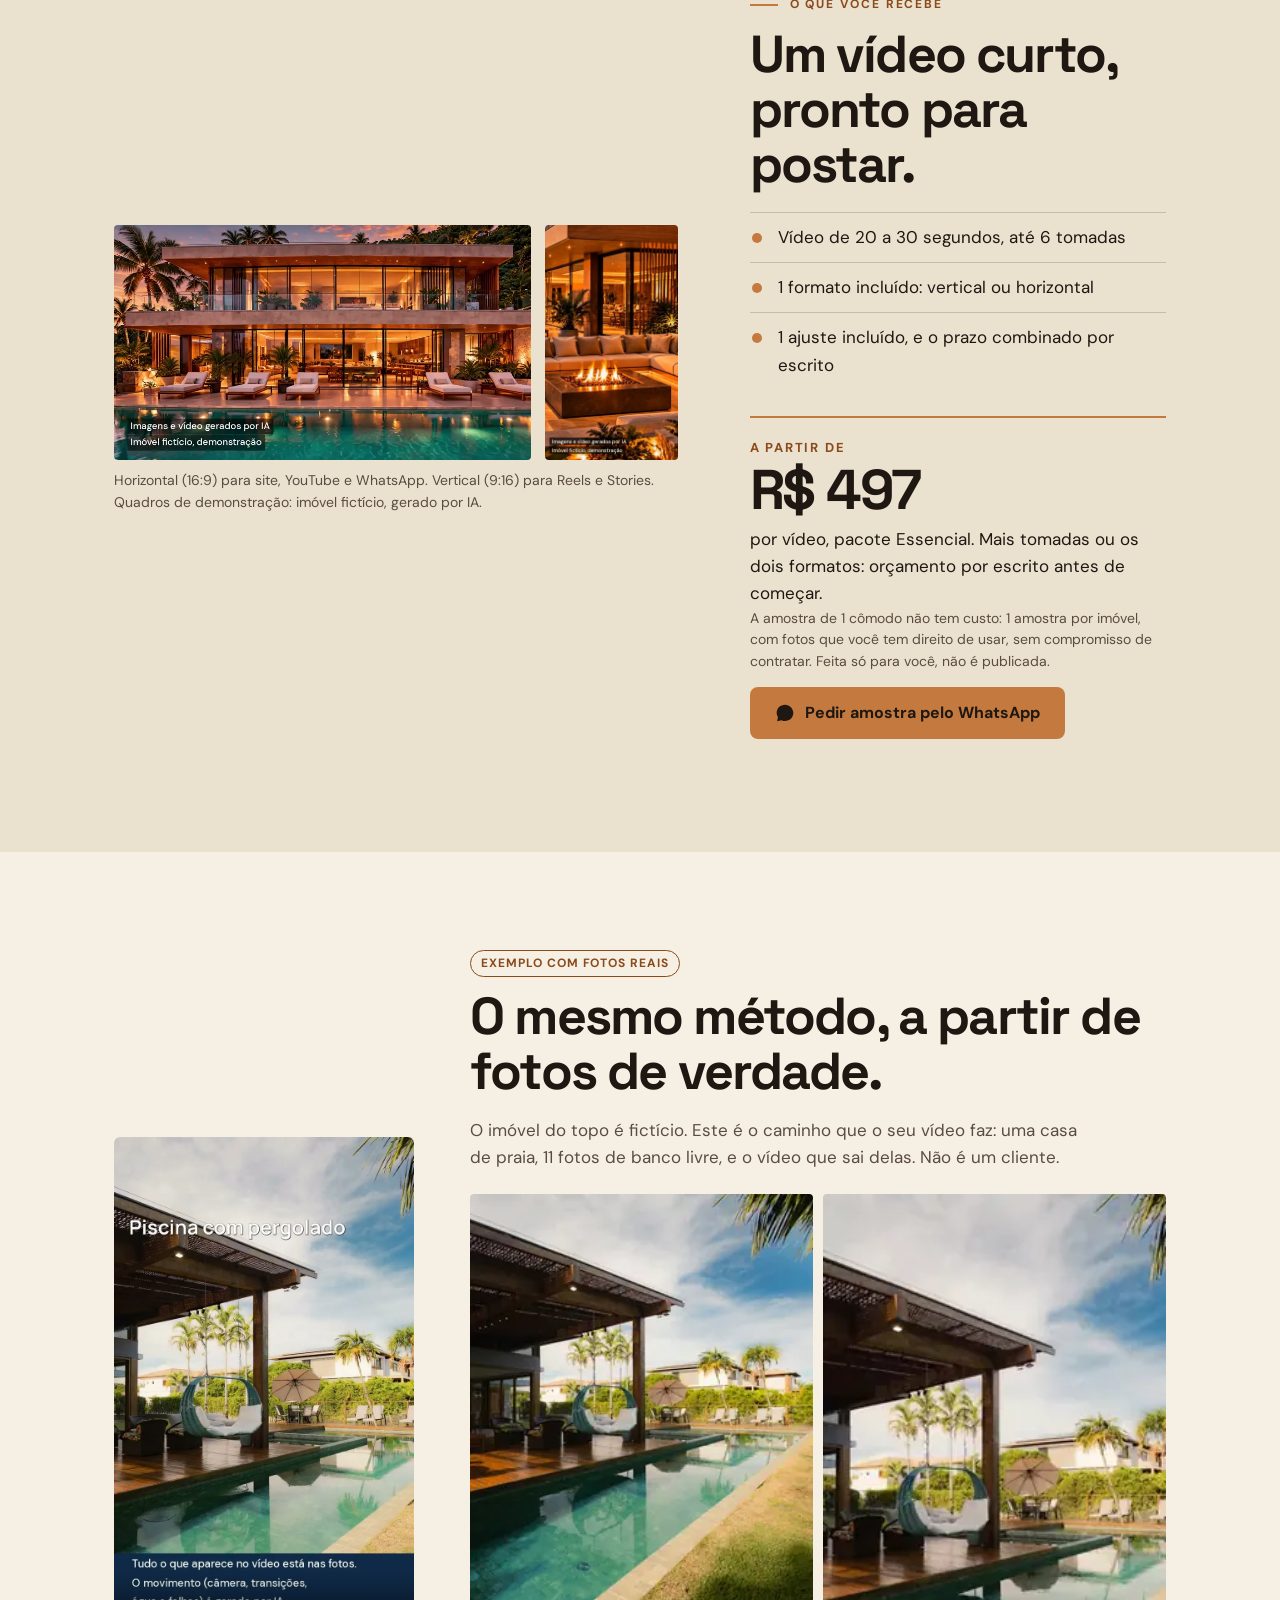
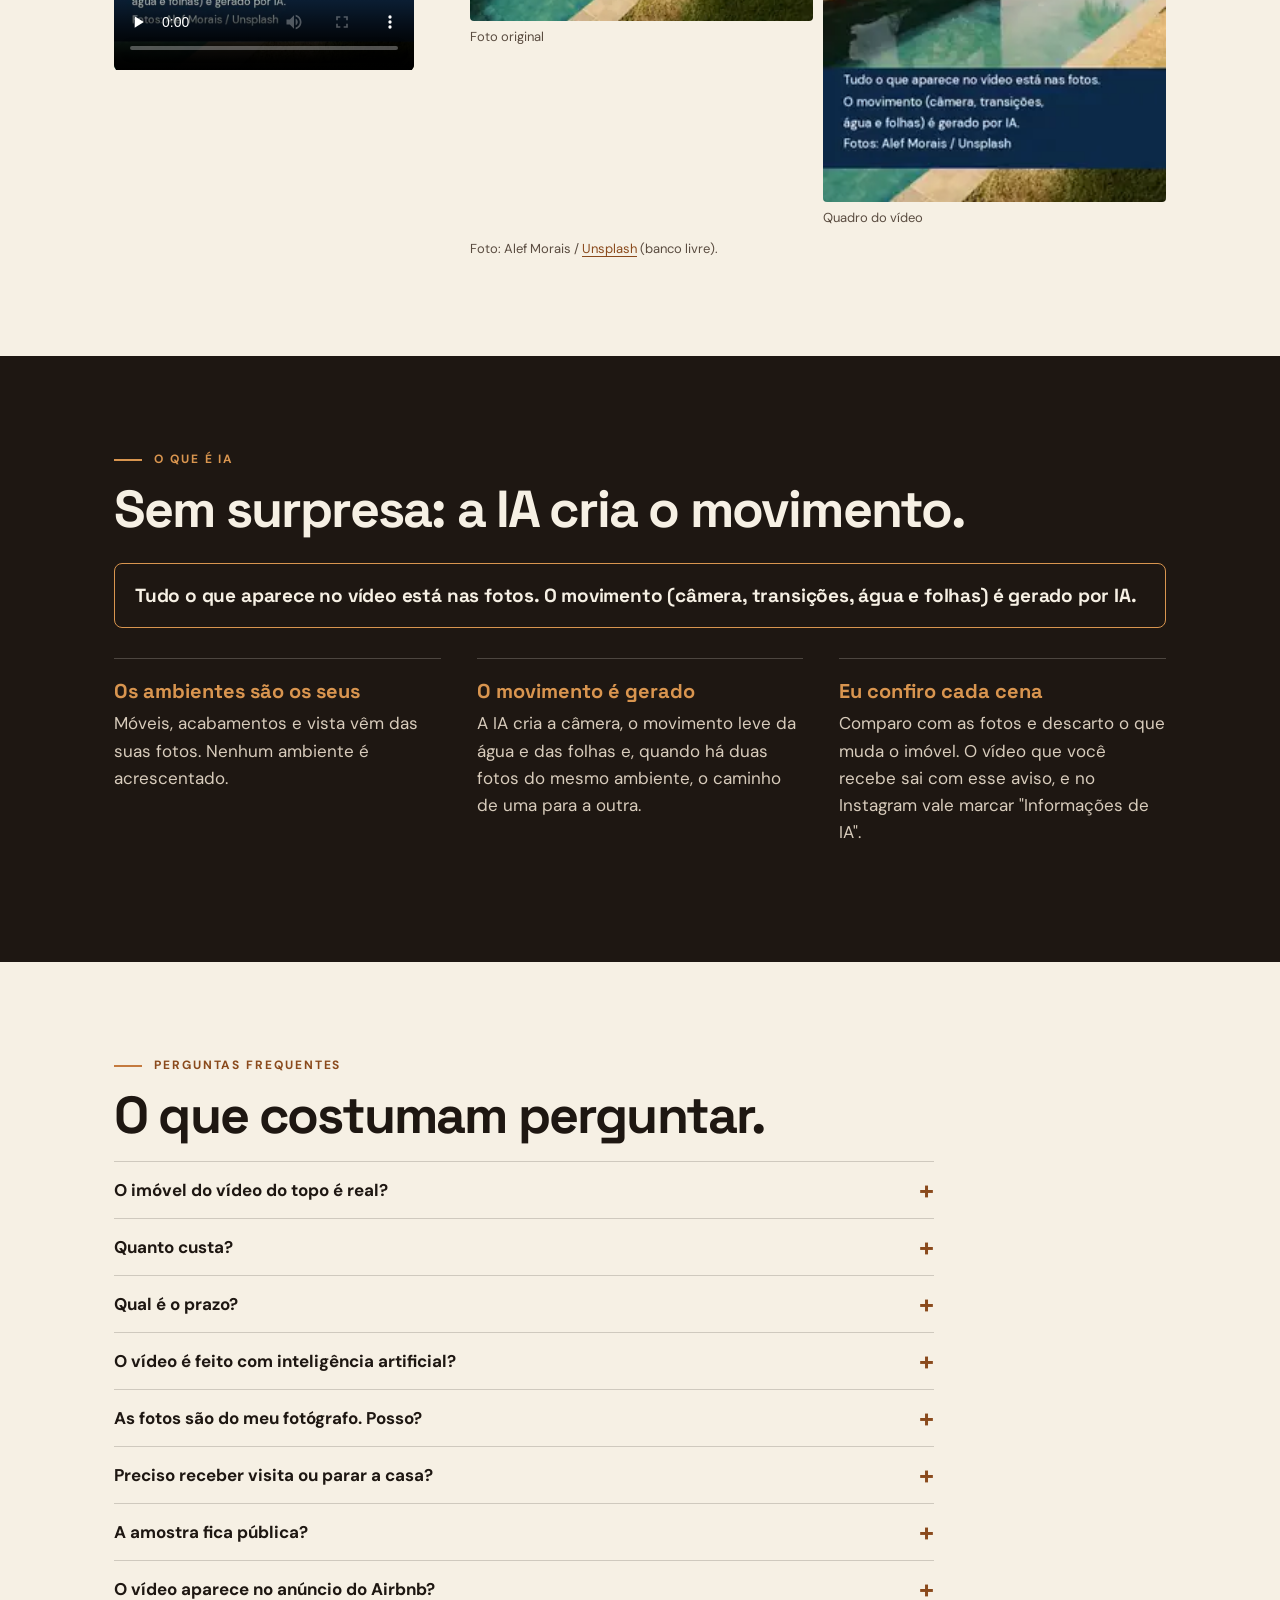
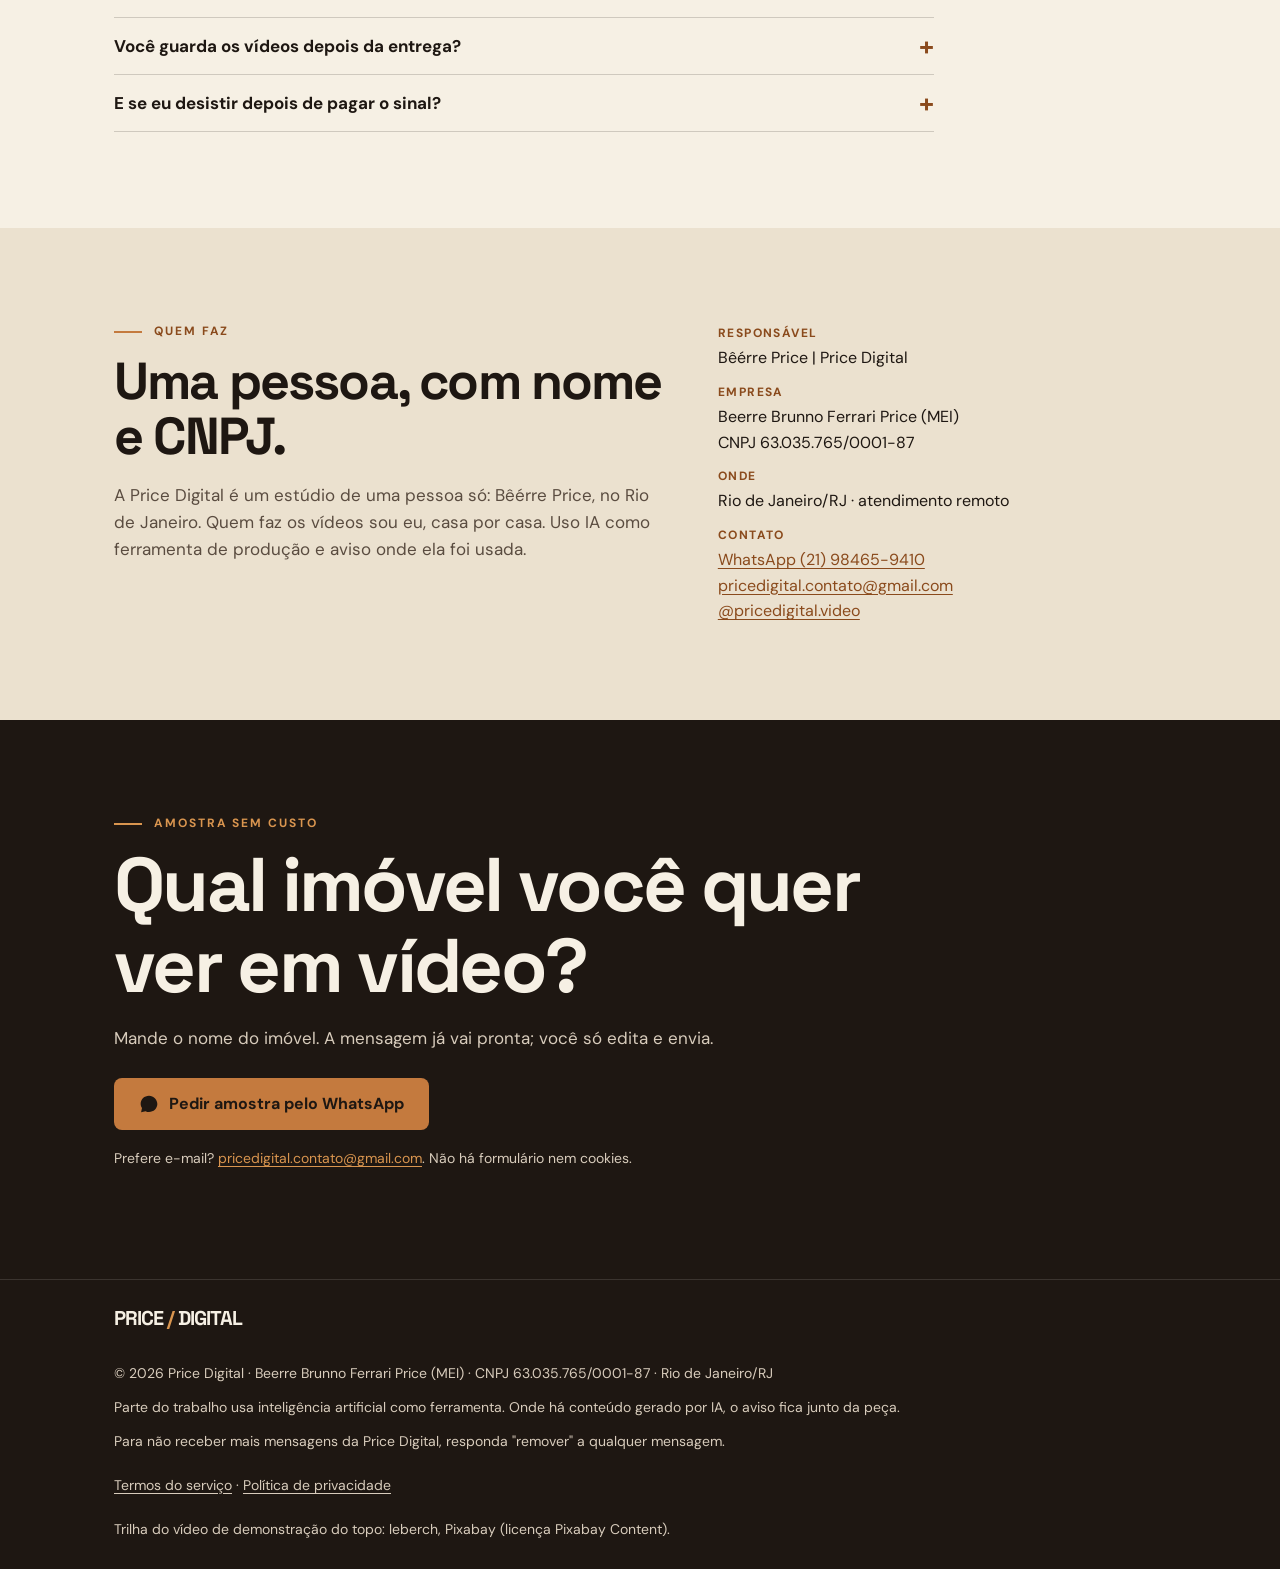
==== commit 8b104072: "Página nova de vídeo de imóveis (v2, cobre) em video.pricedigital.com.br Co-Authored-By: Claude Sonn" ====
--- a/index.html
+++ b/index.html
@@ -1,227 +1,176 @@
 <!doctype html>
-<html lang="pt-BR">
-<head>
-<meta charset="utf-8">
+<html lang="pt-BR"><head><meta charset="utf-8">
 <meta name="viewport" content="width=device-width,initial-scale=1,viewport-fit=cover">
-<title>Vídeo de casa de temporada feito só com as suas fotos</title>
-<meta name="description" content="Vídeo vertical e horizontal da sua casa de temporada, feito só com as fotos que você já tem. Sem visita nem nova sessão. Peça a amostra de 1 cômodo, sem custo.">
+<title>Vídeo do seu imóvel, feito com as suas fotos | Price Digital</title>
+<meta name="description" content="Vídeo vertical ou horizontal do seu imóvel, feito só com as fotos que você já tem. Sem visita nem nova sessão. Peça a amostra de 1 cômodo, sem custo.">
 <meta name="robots" content="noindex">
-<link rel="canonical" href="https://beprice-dev.github.io/video-imoveis/">
-<meta name="theme-color" content="#F4EFE6">
-<meta property="og:locale" content="pt_BR"><meta property="og:site_name" content="Price Digital"><meta property="og:url" content="https://beprice-dev.github.io/video-imoveis/">
-<meta property="og:title" content="O vídeo da sua casa de temporada, feito com as fotos que você já tem">
-<meta property="og:description" content="Para Instagram e site. Sem nova sessão. Amostra de 1 cômodo sem custo.">
-<meta property="og:type" content="website"><meta property="og:image" content="https://beprice-dev.github.io/video-imoveis/assets/og-image.jpg">
-<meta property="og:image:width" content="1200"><meta property="og:image:height" content="630">
-<meta property="og:image:alt" content="Vídeo da casa de temporada feito com as suas fotos, por Price Digital">
+<link rel="canonical" href="https://video.pricedigital.com.br/">
+<meta name="theme-color" content="#F6F0E4">
+<meta property="og:locale" content="pt_BR"><meta property="og:site_name" content="Price Digital"><meta property="og:type" content="website">
+<meta property="og:url" content="https://video.pricedigital.com.br/">
+<meta property="og:title" content="O vídeo do seu imóvel, fiel às suas fotos">
+<meta property="og:description" content="Sem nova sessão e sem visita. Amostra de 1 cômodo sem custo. Imagem: imóvel fictício gerado por IA, demonstração.">
+<meta property="og:image" content="https://video.pricedigital.com.br/assets/og-image.jpg"><meta property="og:image:width" content="1200"><meta property="og:image:height" content="630">
+<meta property="og:image:alt" content="Quadro de demonstração de um imóvel fictício gerado por IA, com piscina de borda infinita ao pôr do sol">
 <meta name="twitter:card" content="summary_large_image">
-<link rel="icon" href="assets/favicon-32.png" sizes="32x32" type="image/png">
-<script type="application/ld+json">{"@context": "https://schema.org", "@graph": [{"@type": "ProfessionalService", "@id": "https://beprice-dev.github.io/video-imoveis/#org", "name": "Price Digital", "url": "https://beprice-dev.github.io/video-imoveis/", "email": "pricedigital.contato@gmail.com", "image": "https://beprice-dev.github.io/video-imoveis/assets/og-image.jpg", "address": {"@type": "PostalAddress", "addressLocality": "Rio de Janeiro", "addressRegion": "RJ", "addressCountry": "BR"}, "areaServed": {"@type": "Country", "name": "Brasil"}}, {"@type": "Service", "name": "Vídeo de imóveis de temporada", "serviceType": "Vídeo a partir das fotos do imóvel", "description": "Vídeo vertical e horizontal feito com as fotos reais da casa. O movimento (câmera, transições, água e folhas) é gerado por IA.", "provider": {"@id": "https://beprice-dev.github.io/video-imoveis/#org"}, "areaServed": {"@type": "Country", "name": "Brasil"}}]}</script>
 <link rel="icon" href="assets/favicon.svg" type="image/svg+xml"><link rel="apple-touch-icon" href="assets/apple-touch-icon.png">
-<link rel="preload" href="assets/manrope.woff2" as="font" type="font/woff2" crossorigin>
-<style>
-@font-face{font-family:"Manrope";src:url("assets/manrope.woff2") format("woff2");font-weight:200 800;font-display:swap}
-@font-face{font-family:"DM Sans";src:url("assets/dmsans.woff2") format("woff2");font-weight:100 900;font-display:swap}
-*,*::before,*::after{box-sizing:border-box}
-:root{--marinho:#0F2A47;--creme:#F4EFE6;--ambar:#E8A317;--ambar-2:#F2B63D;--ardosia:#47576B;--papel:#FBF9F5;--linha:rgba(15,42,71,.14);--r:16px;
---titulo:"Manrope",system-ui,sans-serif;--texto:"DM Sans",system-ui,sans-serif}
-html{-webkit-text-size-adjust:100%;scroll-behavior:smooth}
-@media (prefers-reduced-motion:reduce){html{scroll-behavior:auto}*{animation:none!important;transition:none!important}}
-body{margin:0;background:var(--creme);color:var(--marinho);font:400 17px/1.6 var(--texto);-webkit-tap-highlight-color:transparent}
-img,video{max-width:100%;display:block}
-a{color:inherit}
-:focus-visible{outline:3px solid var(--marinho);outline-offset:3px;border-radius:6px}
-.pular{position:absolute;left:12px;top:-60px;background:var(--marinho);color:var(--creme);padding:10px 14px;border-radius:8px;z-index:50}
-.pular:focus{top:12px}
-.wrap{width:min(1080px,100% - 40px);margin-inline:auto}
-header.topo{padding:14px 0}
-header.topo .wrap{display:flex;align-items:center;justify-content:space-between;gap:12px}
-header.topo img{height:34px;width:auto}
-header.topo span{font-size:14px;color:var(--ardosia)}
-h1,h2,h3{font-family:var(--titulo);letter-spacing:-.02em;line-height:1.12;margin:0}
-.btn{display:inline-flex;align-items:center;justify-content:center;gap:8px;min-height:52px;padding:14px 24px;border-radius:999px;background:var(--ambar);color:var(--marinho);font:800 17px/1.2 var(--titulo);text-decoration:none;border:0;cursor:pointer;touch-action:manipulation;transition:background .15s,transform .15s}
-.btn:hover{background:var(--ambar-2)}
-.btn:active{transform:scale(.98)}
-.btn.sec{background:transparent;border:2px solid var(--marinho);min-height:48px;font-weight:700}
-.btn.sec:hover{background:rgba(15,42,71,.07)}
-.selo{display:inline-block;font-size:13px;line-height:1.35;color:var(--ardosia)}
-footer.rodape{padding:36px 0 48px;border-top:1px solid var(--linha);font-size:15px;color:var(--ardosia)}
-footer.rodape p{margin:.3em 0}
-@media (hover:none){.btn:hover{background:var(--ambar)}}
+<link rel="preload" href="assets/sg700.woff2" as="font" type="font/woff2" crossorigin><link rel="preload" href="assets/dm400.woff2" as="font" type="font/woff2" crossorigin>
+<link rel="stylesheet" href="assets/site.css">
+<script>document.documentElement.classList.add("js")</script>
+<script type="application/ld+json">{"@context":"https://schema.org","@graph":[{"@type":"ProfessionalService","@id":"https://video.pricedigital.com.br/#org","name":"Price Digital","url":"https://video.pricedigital.com.br/","email":"pricedigital.contato@gmail.com","telephone":"+5521984659410","image":"https://video.pricedigital.com.br/assets/og-image.jpg","address":{"@type":"PostalAddress","addressLocality":"Rio de Janeiro","addressRegion":"RJ","addressCountry":"BR"},"areaServed":{"@type":"Country","name":"Brasil"},"legalName":"Beerre Brunno Ferrari Price","taxID":"63.035.765/0001-87","sameAs":["https://www.instagram.com/pricedigital.video/"]},{"@type":"Service","name":"Vídeo de imóveis a partir das fotos","serviceType":"Vídeo a partir das fotos do imóvel","description":"Vídeo feito com as fotos reais do imóvel. O movimento (câmera, transições, água e folhas) é gerado por IA.","provider":{"@id":"https://video.pricedigital.com.br/#org"},"areaServed":{"@type":"Country","name":"Brasil"},"offers":{"@type":"Offer","priceCurrency":"BRL","priceSpecification":{"@type":"PriceSpecification","minPrice":497,"priceCurrency":"BRL"},"description":"A partir de R$ 497 (pacote Essencial: 20 a 30 segundos, até 6 tomadas, 1 formato, 1 ajuste). Amostra de 1 cômodo sem custo."}}]}</script>
+</head><body>
+<a class="skip" href="#conteudo">Pular para o conteúdo</a>
+<header class="top"><a class="brand" href="#inicio" aria-label="Price Digital, início">PRICE<span> / </span>DIGITAL</a><span class="tag">Vídeo de imóveis</span></header>
+<main id="conteudo">
 
-body{padding-bottom:84px}
-.hero{padding:8px 0 36px}
-.hero .wrap{display:grid;gap:18px;grid-template-columns:minmax(0,1fr)}
-.hero h1{font-size:clamp(30px,8vw,52px);font-weight:800}
-.hero .sub{font-size:19px;color:var(--ardosia);margin:10px 0 0}
-.hero .apoio{font-size:15px;color:var(--ardosia);margin:10px 0 0}
-.hero .cta{display:none}
-.hero-video{justify-self:center;width:min(100%,calc(52svh * 9 / 16));border-radius:20px;overflow:hidden;background:#0F2A47;aspect-ratio:9/16;box-shadow:0 18px 40px -22px rgba(15,42,71,.55)}
-.hero-video{position:relative}
-.hero-video video{width:100%;height:100%;object-fit:cover}
-.pp{position:absolute;right:10px;bottom:10px;width:48px;height:48px;border-radius:50%;border:2px solid #F4EFE6;background:rgba(15,42,71,.82);color:#F4EFE6;font:700 15px var(--titulo);cursor:pointer;display:grid;place-items:center}
-.pp:focus-visible{outline:3px solid #F4EFE6;outline-offset:3px}
-.barra{position:fixed;left:0;right:0;bottom:0;padding:10px 16px calc(10px + env(safe-area-inset-bottom));background:rgba(244,239,230,.96);border-top:1px solid var(--linha);z-index:20}
-.barra .btn{width:100%}
-section{padding:44px 0}
-section h2{font-size:clamp(25px,6vw,36px);font-weight:800}
-.eyebrow{font:700 13px/1 var(--titulo);letter-spacing:.09em;text-transform:uppercase;color:var(--ardosia);margin:0 0 10px}
-.lead{color:var(--ardosia);margin:12px 0 0;max-width:60ch}
-.passos{list-style:none;padding:0;margin:22px 0 0;display:grid;gap:12px;counter-reset:p}
-.passos li{counter-increment:p;background:var(--papel);border:1px solid var(--linha);border-radius:var(--r);padding:16px 16px 16px 60px;position:relative}
-.passos li::before{content:counter(p);position:absolute;left:16px;top:14px;width:32px;height:32px;border-radius:50%;background:var(--marinho);color:var(--creme);display:grid;place-items:center;font:800 16px var(--titulo)}
-.demos{display:grid;gap:40px;margin-top:26px;grid-template-columns:minmax(0,1fr)}
-.demos>*,.hero .wrap>*{min-width:0}
-.demo{background:var(--papel);border:1px solid var(--linha);border-radius:22px;padding:18px}
-.demo h3{font-size:22px}
-.demo .leg{margin:6px 0 14px;color:var(--ardosia);font-size:15px}
-.player{width:min(100%,360px);margin:0 auto 12px;border-radius:16px;overflow:hidden;background:#0F2A47;aspect-ratio:9/16}
-.player.h{width:100%;max-width:640px;aspect-ratio:16/9}
-.player video{width:100%;height:100%;object-fit:cover}
-.orient{width:100%;margin-bottom:10px}
-.fiel{margin:16px 0 8px;font-size:16px}
-.tira{list-style:none;margin:0;padding:2px 2px 10px;display:flex;gap:10px;overflow-x:auto;scroll-snap-type:x proximity}
-.tira li{flex:0 0 150px;scroll-snap-align:start;font-size:13px;color:var(--ardosia)}
-.tira img{width:150px;height:100px;object-fit:cover;border-radius:10px;margin-bottom:4px}
-.recebe{display:grid;gap:8px;margin-top:14px;padding:0;list-style:none}
-.recebe li{padding-left:26px;position:relative}
-.recebe li::before{content:"";position:absolute;left:4px;top:.6em;width:10px;height:10px;border-radius:50%;background:var(--ambar)}
-details{background:var(--papel);border:1px solid var(--linha);border-radius:14px;padding:0 16px;margin-top:10px}
-summary{cursor:pointer;min-height:52px;display:flex;align-items:center;font:700 17px var(--titulo);list-style-position:inside}
-details p{margin:0 0 16px;color:var(--ardosia)}
-.quem{background:var(--marinho);color:var(--creme);border-radius:24px;padding:28px 22px}
-.quem h2{color:var(--creme)}
-.quem p{margin:12px 0 0}
-.quem a:not(.btn){color:var(--ambar-2)}
-.quem :focus-visible{outline-color:var(--creme)}
-.quem .eyebrow{color:#C9D2DE}
-.creditos{font-size:13px;color:var(--ardosia)}
-.creditos summary{font:600 14px var(--texto);min-height:44px}
-.creditos ul{margin:0 0 14px;padding-left:18px}
-@media (min-width:860px){
-  body{padding-bottom:0} .barra{display:none}
-  .hero{padding:36px 0 56px}
-  .hero .wrap{grid-template-columns:minmax(0,1.1fr) minmax(0,.9fr);align-items:center;gap:56px}
-  .hero .cta{display:inline-flex;margin-top:24px}
-  .hero-video{width:min(100%,380px);justify-self:end}
-  .demos{grid-template-columns:repeat(2,minmax(0,1fr))}
-  .passos{grid-template-columns:repeat(3,1fr)}
-  .passos li{padding:62px 18px 18px 18px}
-  .passos li::before{top:16px;left:18px}
-}
-</style>
-</head>
-<body>
-<a class="pular" href="#conteudo">Pular para o conteúdo</a>
-<header class="topo"><div class="wrap"><img src="assets/logo.svg" alt="Price Digital" width="129" height="34"><span>Vídeo de imóveis de temporada</span></div></header>
-<main id="conteudo">
-<section class="hero" style="padding-top:8px"><div class="wrap">
-  <div>
-    <h1>O vídeo da sua casa, feito com as fotos que você já tem</h1>
-    <p class="sub">Para Instagram e site. Sem nova sessão.</p>
-    <p class="apoio">Demonstração com fotos de banco livre. A IA cria o movimento da câmera, o caminho entre duas fotos do mesmo ambiente e o movimento leve da água e das folhas.</p>
-    <a class="btn cta" href="https://wa.me/5521984659410?text=Ol%C3%A1%21%20Vim%20pelo%20site%20%28ref.%20P1%29%20e%20quero%20a%20amostra%20de%201%20c%C3%B4modo%2C%20sem%20custo.%0ANome%20da%20casa%20ou%20da%20empresa%3A%20" target="_blank" rel="noopener">Pedir amostra pelo WhatsApp</a>
-    <p class="apoio">Mande o nome da casa. A amostra de 1 cômodo não tem custo.<br>Prefere e-mail? <a href="mailto:pricedigital.contato@gmail.com?subject=Pode%20fazer%20a%20amostra&body=Ol%C3%A1%21%20Pode%20fazer%20a%20amostra%20de%201%20c%C3%B4modo.%20Nome%20da%20casa%3A%20%0AEmpresa%3A%20%0A">pricedigital.contato@gmail.com</a></p>
-  </div>
-  <div class="hero-video"><video id="hero" muted loop playsinline preload="metadata" poster="demos/casa-praia-ia/vertical.webp"
-    aria-label="Vídeo de demonstração: casa de praia" src="demos/casa-praia-ia/hero.mp4"></video>
-    <button type="button" id="hero-pp" class="pp" aria-label="Pausar o vídeo"><span aria-hidden="true">❚❚</span></button></div>
+<section class="hero" id="inicio" data-wa="https://wa.me/5521984659410?text=Ol%C3%A1%21%20Vim%20pelo%20site%20%28ref.%20P1b%29%20e%20quero%20a%20amostra%20de%201%20c%C3%B4modo%2C%20sem%20custo.%0ANome%20da%20casa%20ou%20da%20empresa%3A%20">
+ <div class="video">
+  <video id="hero" muted loop playsinline preload="metadata" poster="assets/poster.webp" width="1280" height="720" aria-label="Vídeo de demonstração, começa sem som: um imóvel fictício à beira-mar ao pôr do sol, gerado por IA"></video>
+  <button type="button" id="hero-snd" class="pp som" aria-pressed="false"><span aria-hidden="true">♪</span>Som</button>
+  <button type="button" id="hero-pp" class="pp" aria-label="Pausar o vídeo"><span aria-hidden="true">❚❚</span></button>
+ </div>
+ <div class="copy">
+  <p class="eyebrow">Vídeo de imóvel, feito com as suas fotos</p>
+  <h1>O vídeo do seu imóvel, <em>fiel às suas fotos.</em></h1>
+  <p class="sub">Para Instagram, site e WhatsApp. Sem nova sessão e sem visita: o vídeo sai das fotos que você já tem.</p>
+  <div class="acoes"><a class="btn cta" href="https://wa.me/5521984659410?text=Ol%C3%A1%21%20Vim%20pelo%20site%20%28ref.%20P1b%29%20e%20quero%20a%20amostra%20de%201%20c%C3%B4modo%2C%20sem%20custo.%0ANome%20da%20casa%20ou%20da%20empresa%3A%20" target="_blank" rel="noopener"><svg viewBox="0 0 24 24" aria-hidden="true" fill="currentColor"><path d="M12 2C6.5 2 2 6.3 2 11.6c0 1.9.6 3.7 1.6 5.2L2.5 22l5.400-1.400c1.300.7 2.700 1 4.100 1 5.500 0 10-4.300 10-9.600S17.500 2 12 2z"/></svg><span>Pedir amostra pelo WhatsApp</span></a></div>
+  <p class="micro">A amostra de 1 cômodo não tem custo. Mande o nome do imóvel.</p>
+  <p class="nota-ia"><b>Este imóvel não existe.</b> É uma demonstração gerada por IA, para mostrar o padrão de imagem. Não é um cliente nem resultado de fotos de cliente. <a class="link" href="#fotos-reais">Veja um exemplo feito com fotos reais.</a></p>
+ </div>
+</section>
+
+<section class="section" id="como"><div class="wrap como">
+ <figure class="foto reveal"><img src="assets/suite.webp" width="800" height="450" loading="lazy" decoding="async" alt="Quadro de uma suíte aberta para o mar ao entardecer, em demonstração de imóvel fictício gerado por IA"><figcaption>Quadro do vídeo de demonstração. Imóvel fictício, gerado por IA.</figcaption></figure>
+ <div class="reveal">
+  <p class="eyebrow">Como funciona</p>
+  <h2>Você vê o vídeo antes de decidir.</h2>
+  <ol class="passos">
+   <li><b>Você pede</b><span>Manda o nome do imóvel ou as fotos dele.</span></li>
+   <li><b>Eu faço a amostra</b><span>Um cômodo, com as fotos que você mandar ou que já estão no seu site ou Instagram, em até 2 dias úteis. Sem custo.</span></li>
+   <li><b>Você decide</b><span>Se gostar, a gente conversa sobre a casa inteira ou sobre o portfólio.</span></li>
+  </ol>
+ </div>
 </div></section>
 
-<section aria-labelledby="h-bom" style="padding-top:12px"><div class="wrap">
-  <p class="eyebrow">Fica bom</p>
-  <h2 id="h-bom">Vídeo de demonstração de casa de temporada</h2>
-  <p class="lead">Um vídeo de demonstração, feito com 11 fotos de banco livre de uma casa de praia. Vertical e horizontal.</p>
-  <p class="lead"><strong>É fiel.</strong> Tudo o que aparece no vídeo está nestas 11 fotos. Em algumas cenas a câmera vai de uma foto a outra do mesmo ambiente: o movimento, o trecho entre as duas e o movimento leve da água e das folhas são gerados pela IA, e eu confiro cada cena com as fotos e descarto o que muda o imóvel. Abaixo do vídeo, as fotos que foram usadas. Trilha original da Price Digital.</p>
-  <div class="demos">
-<article class="demo" id="demo-casa-praia-ia">
-  <h3>Demonstração: casa de praia</h3>
-  <p class="leg">Demonstração com fotos de banco livre de uma casa de praia: 11 fotos. A câmera e o caminho entre duas fotos do mesmo ambiente são gerados por IA. Nenhum ambiente ou móvel foi acrescentado.</p>
-  <div class="player" data-demo="casa-praia-ia">
-    <video controls playsinline preload="none" poster="demos/casa-praia-ia/vertical.webp" width="360" height="640"
-      src="demos/casa-praia-ia/vertical.mp4" aria-label="Vídeo de demonstração: casa de praia"></video>
+<section class="section sand" id="recebe" data-wa="https://wa.me/5521984659410?text=Ol%C3%A1%21%20Vim%20pelo%20site%20%28ref.%20P1b%29%20e%20quero%20a%20amostra%20de%201%20c%C3%B4modo%2C%20sem%20custo.%0ANome%20da%20casa%20ou%20da%20empresa%3A%20"><div class="wrap recebe">
+ <div class="reveal">
+  <div class="formatos">
+   <figure class="h"><div class="foto"><img src="assets/fachada.webp" width="800" height="450" loading="lazy" decoding="async" alt="Quadro horizontal 16:9 de uma fachada iluminada com piscina, imóvel fictício gerado por IA"></div></figure>
+   <figure class="v"><div class="foto"><img src="assets/lareira-v.webp" width="540" height="960" loading="lazy" decoding="async" alt="Quadro vertical 9:16 de uma lareira e sofá à beira da piscina, com o aviso de imóvel fictício gerado por IA"></div></figure>
   </div>
-  <button class="btn sec orient" type="button" data-demo="casa-praia-ia" aria-pressed="false">Ver em horizontal (16:9)</button>
-  <p class="selo">Demonstração: fotos de banco livre (Unsplash), não é um cliente. Tudo o que aparece no vídeo está nas fotos. O movimento (câmera, transições, água e folhas) é gerado por IA.</p>
-  <p class="fiel"><strong>Feito só com estas 11 fotos.</strong> Os ambientes do vídeo são os destas fotos.</p><ul class="tira" aria-label="Fotos usadas no vídeo casa de praia" tabindex="0"><li><img src="demos/casa-praia-ia/G_g0L4ygli0.webp" alt="Foto de origem: Piscina e cabana" width="180" height="120" loading="lazy" decoding="async"><span>Piscina e cabana</span></li><li><img src="demos/casa-praia-ia/rlesyj-1Kv0.webp" alt="Foto de origem: Fachada" width="180" height="120" loading="lazy" decoding="async"><span>Fachada</span></li><li><img src="demos/casa-praia-ia/qLJMuJkD4as.webp" alt="Foto de origem: Entrada" width="180" height="120" loading="lazy" decoding="async"><span>Entrada</span></li><li><img src="demos/casa-praia-ia/LtlBlCal4Fw.webp" alt="Foto de origem: Sala de pé-direito duplo" width="180" height="120" loading="lazy" decoding="async"><span>Sala de pé-direito duplo</span></li><li><img src="demos/casa-praia-ia/1iiFe6dFQ_M.webp" alt="Foto de origem: Sala com cortina alta" width="180" height="120" loading="lazy" decoding="async"><span>Sala com cortina alta</span></li><li><img src="demos/casa-praia-ia/McYRvVVEliE.webp" alt="Foto de origem: Varanda com rede" width="180" height="120" loading="lazy" decoding="async"><span>Varanda com rede</span></li><li><img src="demos/casa-praia-ia/GGx0rUwnSPk.webp" alt="Foto de origem: Varanda" width="180" height="120" loading="lazy" decoding="async"><span>Varanda</span></li><li><img src="demos/casa-praia-ia/baap3vgDMcU.webp" alt="Foto de origem: Mesa da área gourmet" width="180" height="120" loading="lazy" decoding="async"><span>Mesa da área gourmet</span></li><li><img src="demos/casa-praia-ia/OsUiWBJ4AXU.webp" alt="Foto de origem: Bar da área gourmet" width="180" height="120" loading="lazy" decoding="async"><span>Bar da área gourmet</span></li><li><img src="demos/casa-praia-ia/pzVKBM1fbJk.webp" alt="Foto de origem: Piscina com pergolado" width="180" height="120" loading="lazy" decoding="async"><span>Piscina com pergolado</span></li><li><img src="demos/casa-praia-ia/89GEBhKzyJ4.webp" alt="Foto de origem: Mini piscina da varanda" width="180" height="120" loading="lazy" decoding="async"><span>Mini piscina da varanda</span></li></ul>
-</article></div>
+  <p class="fine" style="margin-top:10px">Horizontal (16:9) para site, YouTube e WhatsApp. Vertical (9:16) para Reels e Stories. Quadros de demonstração: imóvel fictício, gerado por IA.</p>
+ </div>
+ <div class="reveal">
+  <p class="eyebrow">O que você recebe</p>
+  <h2>Um vídeo curto, pronto para postar.</h2>
+  <ul class="lista">
+   <li>Vídeo de 20 a 30 segundos, até 6 tomadas</li>
+   <li>1 formato incluído: vertical ou horizontal</li>
+   <li>1 ajuste incluído, e o prazo combinado por escrito</li>
+  </ul>
+  <div class="preco"><small>a partir de</small><strong>R$ 497</strong><p>por vídeo, pacote Essencial. Mais tomadas ou os dois formatos: orçamento por escrito antes de começar.</p></div>
+  <p class="fine">A amostra de 1 cômodo não tem custo: 1 amostra por imóvel, com fotos que você tem direito de usar, sem compromisso de contratar. Feita só para você, não é publicada.</p>
+  <p><a class="btn cta" href="https://wa.me/5521984659410?text=Ol%C3%A1%21%20Vim%20pelo%20site%20%28ref.%20P1b%29%20e%20quero%20a%20amostra%20de%201%20c%C3%B4modo%2C%20sem%20custo.%0ANome%20da%20casa%20ou%20da%20empresa%3A%20" target="_blank" rel="noopener"><svg viewBox="0 0 24 24" aria-hidden="true" fill="currentColor"><path d="M12 2C6.5 2 2 6.3 2 11.6c0 1.9.6 3.7 1.6 5.2L2.5 22l5.400-1.400c1.300.7 2.700 1 4.100 1 5.500 0 10-4.300 10-9.600S17.500 2 12 2z"/></svg><span>Pedir amostra pelo WhatsApp</span></a></p>
+ </div>
 </div></section>
 
-<section aria-labelledby="h-como"><div class="wrap">
-  <h2 id="h-como">Como funciona</h2>
-  <ol class="passos">
-    <li>Você autoriza: responde com o nome da casa que quer ver.</li>
-    <li>Eu faço o vídeo de 1 cômodo com as fotos do site/Instagram de vocês e entrego em até 2 dias úteis. Sem custo.</li>
-    <li>Você vê e decide. Se gostar, a gente conversa sobre a casa inteira ou sobre o portfólio.</li>
-  </ol>
+<section class="section" id="fotos-reais"><div class="wrap reais">
+ <div class="reveal">
+  <div class="tela"><video controls playsinline preload="none" poster="assets/praia-vertical.webp" width="360" height="640" aria-label="Vídeo de demonstração vertical de uma casa de praia, feito com fotos de banco livre" src="assets/praia-vertical.mp4"></video></div>
+ </div>
+ <div class="reveal">
+  <span class="selo">Exemplo com fotos reais</span>
+  <h2>O mesmo método, a partir de fotos de verdade.</h2>
+  <p class="lead">O imóvel do topo é fictício. Este é o caminho que o seu vídeo faz: uma casa de praia, 11 fotos de banco livre, e o vídeo que sai delas. Não é um cliente.</p>
+  <figure class="par"><div><img src="assets/foto-original.webp" width="280" height="349" loading="lazy" decoding="async" alt="Foto original da piscina com pergolado, usada no vídeo"><span>Foto original</span></div><div><img src="assets/quadro-video.webp" width="236" height="419" loading="lazy" decoding="async" alt="Primeiro quadro do vídeo, feito a partir da foto ao lado"><span>Quadro do vídeo</span></div><figcaption>Foto: Alef Morais / <a class="link" href="https://unsplash.com/photos/pzVKBM1fbJk" rel="noopener">Unsplash</a> (banco livre).</figcaption></figure>
+ </div>
 </div></section>
 
-<section aria-labelledby="h-recebe" style="padding-top:8px"><div class="wrap">
-  <h2 id="h-recebe">O que você recebe</h2>
-  <p class="lead">O vídeo da casa em vertical (9:16, para Reels e Stories) e horizontal (16:9, para site, YouTube e WhatsApp), com trilha original da Price Digital, 1 ajuste incluído e prazo combinado por escrito.</p>
-  <p class="lead"><strong>Quanto custa?</strong> A amostra é sem custo. O orçamento vem depois que você vê o vídeo da sua casa. Se preferir saber antes, é só perguntar.</p>
+<section class="section dark" id="ia"><div class="wrap">
+ <div class="reveal">
+  <p class="eyebrow">O que é IA</p>
+  <h2>Sem surpresa: a IA cria o movimento.</h2>
+  <p class="aviso ia-aviso">Tudo o que aparece no vídeo está nas fotos. O movimento (câmera, transições, água e folhas) é gerado por IA.</p>
+  <ul class="tres">
+   <li><b>Os ambientes são os seus</b><span>Móveis, acabamentos e vista vêm das suas fotos. Nenhum ambiente é acrescentado.</span></li>
+   <li><b>O movimento é gerado</b><span>A IA cria a câmera, o movimento leve da água e das folhas e, quando há duas fotos do mesmo ambiente, o caminho de uma para a outra.</span></li>
+   <li><b>Eu confiro cada cena</b><span>Comparo com as fotos e descarto o que muda o imóvel. O vídeo que você recebe sai com esse aviso, e no Instagram vale marcar "Informações de IA".</span></li>
+  </ul>
+ </div>
 </div></section>
 
-<section aria-labelledby="h-faq" style="padding-top:8px"><div class="wrap">
-  <h2 id="h-faq">Perguntas frequentes</h2>
-  <details><summary>As fotos são do meu fotógrafo. Posso?</summary><p>Sim, com a autorização de quem tem o direito de uso. Explico em uma linha na proposta.</p></details>
-  <details><summary>Preciso receber visita ou parar a casa?</summary><p>Não. O vídeo é feito só com as fotos que você já tem.</p></details>
-  <details><summary>A amostra fica pública?</summary><p>Não. Ela só abre por um link enviado a você e sai do ar na data informada na própria página.</p></details>
-  <details><summary>O vídeo aparece no anúncio do Airbnb?</summary><p>O anúncio comum do Airbnb não aceita vídeo. O uso é no Instagram, no site e no WhatsApp.</p></details>
-  <details><summary>Posso pedir só uma casa?</summary><p>Pode. Para mais casas há pacotes fechados, sem fidelidade.</p></details>
-  <details><summary>O vídeo é feito com inteligência artificial?</summary><p>Sim. Os ambientes, móveis, acabamentos e a vista são os das suas fotos. A inteligência artificial cria o movimento da câmera, o movimento leve da água e das folhas e, quando há duas fotos do mesmo ambiente, o caminho de uma para a outra. Confiro cada cena com as fotos e descarto o que muda o imóvel. O vídeo sai com o aviso "Tudo o que aparece no vídeo está nas fotos. O movimento (câmera, transições, água e folhas) é gerado por IA.", e ao postar no Instagram vale marcar "Informações de IA".</p></details>
-  <details><summary>Vocês guardam os vídeos?</summary><p>Guardo uma cópia por 90 dias após a entrega, só para reenviar se você perder o arquivo. Depois disso, apago da minha base, por isso vale salvar assim que receber.</p></details>
-  <details><summary>E se eu desistir depois de pagar o sinal?</summary><p>Se for antes de eu começar, o sinal volta inteiro. Depois que a prévia é entregue, o sinal não é devolvido.</p></details>
+<section class="section" id="faq"><div class="wrap">
+ <p class="eyebrow">Perguntas frequentes</p>
+ <h2>O que costumam perguntar.</h2>
+ <div style="max-width:820px">
+ <details><summary>O imóvel do vídeo do topo é real?</summary><p>Não. É um imóvel fictício, gerado por IA, feito para mostrar o padrão de imagem. Não é um cliente. O exemplo com fotos reais (banco livre) está em "O mesmo método, a partir de fotos de verdade".</p></details>
+ <details><summary>Quanto custa?</summary><p>O vídeo de imóvel começa em R$ 497 (pacote Essencial: 20 a 30 segundos, até 6 tomadas, 1 formato e 1 ajuste). Mais tomadas ou os dois formatos têm orçamento por escrito antes de começar. A amostra de 1 cômodo não tem custo.</p></details>
+ <details><summary>Qual é o prazo?</summary><p>A amostra de 1 cômodo sai em até 2 dias úteis. O prazo do vídeo completo é combinado por escrito, depois de ver o material.</p></details>
+ <details><summary>O vídeo é feito com inteligência artificial?</summary><p>Sim. Os ambientes, móveis, acabamentos e a vista são os das suas fotos. A inteligência artificial cria o movimento da câmera, o movimento leve da água e das folhas e, quando há duas fotos do mesmo ambiente, o caminho de uma para a outra. Confiro cada cena com as fotos e descarto o que muda o imóvel. O vídeo sai com o aviso: Tudo o que aparece no vídeo está nas fotos. O movimento (câmera, transições, água e folhas) é gerado por IA.</p></details>
+ <details><summary>As fotos são do meu fotógrafo. Posso?</summary><p>Sim, com a autorização, por escrito, de quem tem o direito de uso das fotos. Só trabalho com fotos que você tem direito de usar.</p></details>
+ <details><summary>Preciso receber visita ou parar a casa?</summary><p>Não. Tudo é remoto e o vídeo é feito só com as fotos que você já tem. A confiança vem de um termo por escrito, de pagamento em duas partes (metade para começar, metade na entrega aprovada) e da amostra antes de contratar.</p></details>
+ <details><summary>A amostra fica pública?</summary><p>Não. Ela é só sua: abre por um link enviado a você e sai do ar na data informada na própria página.</p></details>
+ <details><summary>O vídeo aparece no anúncio do Airbnb?</summary><p>O anúncio comum do Airbnb não aceita vídeo. O uso é no Instagram, no site e no WhatsApp.</p></details>
+ <details><summary>Você guarda os vídeos depois da entrega?</summary><p>Guardo uma cópia por 90 dias após a entrega, só para reenviar se você perder o arquivo. Depois disso, apago da minha base, por isso vale salvar assim que receber.</p></details>
+ <details><summary>E se eu desistir depois de pagar o sinal?</summary><p>Se for antes de eu começar, o sinal volta inteiro. Depois que a prévia é entregue, o sinal não é devolvido.</p></details>
+ </div>
 </div></section>
 
-<section aria-labelledby="h-quem"><div class="wrap"><div class="quem">
-  <h2 id="h-quem">Quem faz</h2>
-  <p>Bêérre Price | Price Digital, Rio de Janeiro/RJ. CNPJ 63.035.765/0001-87. Quem faz os vídeos é o Bêérre Price, casa por casa.</p>
-  <p>Contato: <a href="mailto:pricedigital.contato@gmail.com">pricedigital.contato@gmail.com</a> · WhatsApp: <a href="https://wa.me/5521984659410?text=Ol%C3%A1%21%20Vim%20pelo%20site%20%28ref.%20P1%29%20e%20quero%20a%20amostra%20de%201%20c%C3%B4modo%2C%20sem%20custo.%0ANome%20da%20casa%20ou%20da%20empresa%3A%20" target="_blank" rel="noopener">(21) 98465-9410</a> · Instagram: <a href="https://www.instagram.com/pricedigital.video/" rel="noopener">@pricedigital.video</a></p>
-  <p><a class="btn" style="margin-top:8px" href="https://wa.me/5521984659410?text=Ol%C3%A1%21%20Vim%20pelo%20site%20%28ref.%20P1%29%20e%20quero%20a%20amostra%20de%201%20c%C3%B4modo%2C%20sem%20custo.%0ANome%20da%20casa%20ou%20da%20empresa%3A%20" target="_blank" rel="noopener">Pedir amostra pelo WhatsApp</a></p>
-</div></div></section>
+<section class="section sand" id="quem"><div class="wrap quem">
+ <div class="reveal"><p class="eyebrow">Quem faz</p>
+ <h2>Uma pessoa, com nome e CNPJ.</h2>
+ <p class="lead">A Price Digital é um estúdio de uma pessoa só: Bêérre Price, no Rio de Janeiro. Quem faz os vídeos sou eu, casa por casa. Uso IA como ferramenta de produção e aviso onde ela foi usada.</p></div>
+ <dl class="reveal">
+  <div><dt>Responsável</dt><dd>Bêérre Price | Price Digital</dd></div>
+  <div><dt>Empresa</dt><dd>Beerre Brunno Ferrari Price (MEI)<br>CNPJ 63.035.765/0001-87</dd></div>
+  <div><dt>Onde</dt><dd>Rio de Janeiro/RJ · atendimento remoto</dd></div>
+  <div><dt>Contato</dt><dd><a class="link" href="https://wa.me/5521984659410?text=Ol%C3%A1%21%20Vim%20pelo%20site%20%28ref.%20P1b%29%20e%20quero%20a%20amostra%20de%201%20c%C3%B4modo%2C%20sem%20custo.%0ANome%20da%20casa%20ou%20da%20empresa%3A%20" target="_blank" rel="noopener">WhatsApp (21) 98465-9410</a><br><a class="link" href="mailto:pricedigital.contato@gmail.com">pricedigital.contato@gmail.com</a><br><a class="link" href="https://www.instagram.com/pricedigital.video/" rel="noopener">@pricedigital.video</a></dd></div>
+ </dl>
+</div></section>
+
+<section class="section dark contato" id="contato" data-wa="https://wa.me/5521984659410?text=Ol%C3%A1%21%20Vim%20pelo%20site%20%28ref.%20P1b%29%20e%20quero%20a%20amostra%20de%201%20c%C3%B4modo%2C%20sem%20custo.%0ANome%20da%20casa%20ou%20da%20empresa%3A%20"><div class="wrap">
+ <p class="eyebrow">Amostra sem custo</p>
+ <h2>Qual imóvel você quer ver em vídeo?</h2>
+ <p class="lead">Mande o nome do imóvel. A mensagem já vai pronta; você só edita e envia.</p>
+ <div class="acoes"><a class="btn cta" href="https://wa.me/5521984659410?text=Ol%C3%A1%21%20Vim%20pelo%20site%20%28ref.%20P1b%29%20e%20quero%20a%20amostra%20de%201%20c%C3%B4modo%2C%20sem%20custo.%0ANome%20da%20casa%20ou%20da%20empresa%3A%20" target="_blank" rel="noopener"><svg viewBox="0 0 24 24" aria-hidden="true" fill="currentColor"><path d="M12 2C6.5 2 2 6.3 2 11.6c0 1.9.6 3.7 1.6 5.2L2.5 22l5.400-1.400c1.300.7 2.700 1 4.100 1 5.500 0 10-4.300 10-9.600S17.500 2 12 2z"/></svg><span>Pedir amostra pelo WhatsApp</span></a></div>
+ <p class="fine" style="margin-top:18px">Prefere e-mail? <a class="link" href="mailto:pricedigital.contato@gmail.com?subject=Pode%20fazer%20a%20amostra&amp;body=Ol%C3%A1%21%20Pode%20fazer%20a%20amostra%20de%201%20c%C3%B4modo.%20Nome%20da%20casa%3A%20%0AEmpresa%3A%20%0A">pricedigital.contato@gmail.com</a>. Não há formulário nem cookies.</p>
+</div></section>
 </main>
 
-<footer class="rodape"><div class="wrap">
-  <p>Para não receber mais mensagens da Price Digital, responda "remover" a qualquer mensagem.</p>
-  <p>Price Digital · CNPJ 63.035.765/0001-87 · Rio de Janeiro/RJ · <a href="privacidade.html">Privacidade</a></p>
-  <details class="creditos"><summary>Créditos das fotos de demonstração</summary>
-    <p>Fotos de banco livre, licença Unsplash (uso livre). Trilha original da Price Digital.</p>
-    <ul><li>Demonstração: casa de praia · 1iiFe6dFQ_M.jpg: <a href="https://unsplash.com/photos/1iiFe6dFQ_M" rel="noopener">Unsplash</a></li>
-<li>Demonstração: casa de praia · 89GEBhKzyJ4.jpg: <a href="https://unsplash.com/photos/89GEBhKzyJ4" rel="noopener">Unsplash</a></li>
-<li>Demonstração: casa de praia · GGx0rUwnSPk.jpg: <a href="https://unsplash.com/photos/GGx0rUwnSPk" rel="noopener">Unsplash</a></li>
-<li>Demonstração: casa de praia · G_g0L4ygli0.jpg: <a href="https://unsplash.com/photos/G_g0L4ygli0" rel="noopener">Unsplash</a></li>
-<li>Demonstração: casa de praia · LtlBlCal4Fw.jpg: <a href="https://unsplash.com/photos/LtlBlCal4Fw" rel="noopener">Unsplash</a></li>
-<li>Demonstração: casa de praia · McYRvVVEliE.jpg: <a href="https://unsplash.com/photos/McYRvVVEliE" rel="noopener">Unsplash</a></li>
-<li>Demonstração: casa de praia · OsUiWBJ4AXU.jpg: <a href="https://unsplash.com/photos/OsUiWBJ4AXU" rel="noopener">Unsplash</a></li>
-<li>Demonstração: casa de praia · baap3vgDMcU.jpg: <a href="https://unsplash.com/photos/baap3vgDMcU" rel="noopener">Unsplash</a></li>
-<li>Demonstração: casa de praia · pzVKBM1fbJk.jpg: <a href="https://unsplash.com/photos/pzVKBM1fbJk" rel="noopener">Unsplash</a></li>
-<li>Demonstração: casa de praia · qLJMuJkD4as.jpg: <a href="https://unsplash.com/photos/qLJMuJkD4as" rel="noopener">Unsplash</a></li>
-<li>Demonstração: casa de praia · rlesyj-1Kv0.jpg: <a href="https://unsplash.com/photos/rlesyj-1Kv0" rel="noopener">Unsplash</a></li></ul></details>
+<footer class="footer dark"><div class="wrap">
+ <p><a class="brand" href="#inicio" aria-label="Price Digital, início">PRICE<span> / </span>DIGITAL</a></p>
+ <p>© 2026 Price Digital · Beerre Brunno Ferrari Price (MEI) · CNPJ 63.035.765/0001-87 · Rio de Janeiro/RJ</p>
+ <p>Parte do trabalho usa inteligência artificial como ferramenta. Onde há conteúdo gerado por IA, o aviso fica junto da peça.</p>
+ <p>Para não receber mais mensagens da Price Digital, responda "remover" a qualquer mensagem.</p>
+ <p><a href="termos.html">Termos do serviço</a> · <a href="privacidade.html">Política de privacidade</a></p>
+ <p>Trilha do vídeo de demonstração do topo: leberch, Pixabay (licença Pixabay Content).</p>
 </div></footer>
 
-<div class="barra"><a class="btn" href="https://wa.me/5521984659410?text=Ol%C3%A1%21%20Vim%20pelo%20site%20%28ref.%20P1%29%20e%20quero%20a%20amostra%20de%201%20c%C3%B4modo%2C%20sem%20custo.%0ANome%20da%20casa%20ou%20da%20empresa%3A%20" target="_blank" rel="noopener">Pedir amostra pelo WhatsApp</a></div>
+<div class="barra" id="barra"><a class="btn" href="https://wa.me/5521984659410?text=Ol%C3%A1%21%20Vim%20pelo%20site%20%28ref.%20P1b%29%20e%20quero%20a%20amostra%20de%201%20c%C3%B4modo%2C%20sem%20custo.%0ANome%20da%20casa%20ou%20da%20empresa%3A%20" target="_blank" rel="noopener"><svg viewBox="0 0 24 24" aria-hidden="true" fill="currentColor"><path d="M12 2C6.5 2 2 6.3 2 11.6c0 1.9.6 3.7 1.6 5.2L2.5 22l5.400-1.400c1.300.7 2.700 1 4.100 1 5.500 0 10-4.300 10-9.600S17.500 2 12 2z"/></svg><span>Pedir amostra pelo WhatsApp</span></a></div>
 
 <script>
-(function(){
-  var reduz = window.matchMedia('(prefers-reduced-motion: reduce)').matches;
-  var h = document.getElementById('hero'), pp = document.getElementById('hero-pp');
-  function ui(){ var t = !h.paused; pp.setAttribute('aria-label', t ? 'Pausar o vídeo' : 'Tocar o vídeo'); pp.firstChild.textContent = t ? '❚❚' : '▶'; }
-  pp.addEventListener('click', function(){ if (h.paused) h.play(); else h.pause(); });
-  h.addEventListener('play', ui); h.addEventListener('pause', ui);
-  if (!reduz) { var p = h.play(); if (p && p.catch) p.catch(ui); }
-  ui();
-  document.querySelectorAll('.orient').forEach(function(b){
-    b.addEventListener('click', function(){
-      var id = b.dataset.demo, box = document.querySelector('.player[data-demo="'+id+'"]'), v = box.querySelector('video');
-      var horiz = b.getAttribute('aria-pressed') !== 'true';
-      v.pause(); v.src = 'demos/'+id+'/'+(horiz?'horizontal':'vertical')+'.mp4';
-      v.poster = 'demos/'+id+'/'+(horiz?'horizontal':'vertical')+'.webp';
-      box.classList.toggle('h', horiz); b.setAttribute('aria-pressed', horiz);
-      b.textContent = horiz ? 'Ver em vertical (9:16)' : 'Ver em horizontal (16:9)'; v.load();
-    });
-  });
+(()=>{
+const $=s=>document.querySelector(s),$$=s=>[...document.querySelectorAll(s)];
+const reduz=matchMedia('(prefers-reduced-motion: reduce)').matches;
+const h=$('#hero'),pp=$('#hero-pp');let usr=false;
+/* mobile baixa só a versão 540p (~1,4 MB); desktop, 720p (~4,3 MB) */
+h.src=matchMedia('(max-width:719px)').matches?'assets/hero-m.mp4':'assets/hero.mp4';
+const ui=()=>{const t=!h.paused;pp.setAttribute('aria-label',t?'Pausar o vídeo':'Tocar o vídeo');pp.firstChild.textContent=t?'❚❚':'▶'};
+const sn=$('#hero-snd');
+sn.addEventListener('click',()=>{h.muted=!h.muted;sn.setAttribute('aria-pressed',!h.muted);if(!h.muted&&h.paused){usr=false;h.play().catch(()=>{})}});
+pp.addEventListener('click',()=>{usr=true;h.paused?h.play():h.pause()});
+h.addEventListener('play',ui);h.addEventListener('pause',ui);
+if(!reduz){const p=h.play();if(p&&p.catch)p.catch(ui);
+ /* pausa quando sai da tela, retoma ao voltar (salvo se a pessoa pausou) */
+ new IntersectionObserver(es=>{es.forEach(e=>{if(e.isIntersecting){if(!usr)h.play().catch(()=>{})}else h.pause()})},{threshold:.25}).observe(h)}
+ui();
+/* entrada simples */
+const io=new IntersectionObserver(es=>es.forEach(e=>{if(e.isIntersecting){e.target.classList.add('visible');io.unobserve(e.target)}}),{threshold:.08});
+$$('.reveal').forEach(el=>io.observe(el));
+/* barra fixa some quando um CTA do corpo está na tela */
+const bar=$('#barra'),vis=new Set();
+const co=new IntersectionObserver(es=>{es.forEach(e=>e.isIntersecting?vis.add(e.target):vis.delete(e.target));bar.classList.toggle('off',vis.size>0)});
+$$('main .cta').forEach(el=>co.observe(el));
 })();
 </script>
-</body>
-</html>
+</body></html>
--- a/assets/site.css
+++ b/assets/site.css
@@ -0,0 +1,191 @@
+/* Price Digital · Vídeo de imóveis V2 — mobile first. Mesma família do site: Space Grotesk + DM Sans, cobre como fio condutor. */
+@font-face{font-family:"Space Grotesk";src:url(sg700.woff2) format("woff2");font-weight:700;font-display:swap}
+@font-face{font-family:"DM Sans";src:url(dm400.woff2) format("woff2");font-weight:400;font-display:swap}
+@font-face{font-family:"DM Sans";src:url(dm700.woff2) format("woff2");font-weight:700;font-display:swap}
+:root{--bg:#F6F0E4;--sand:#EBE1CF;--ink:#1E1712;--muted:#5A4C40;--cu:#C47A3E;--cu-text:#8A4A1C;--cu-light:#D9954F;--line:#1e17122e;--hd:"Space Grotesk","DM Sans",system-ui,sans-serif}
+*,*:before,*:after{box-sizing:border-box}
+html{scroll-behavior:smooth;scroll-padding-top:72px;-webkit-text-size-adjust:100%}
+body{margin:0;background:var(--bg);color:var(--ink);font:400 17px/1.6 "DM Sans",system-ui,Arial,sans-serif;padding-bottom:84px;-webkit-tap-highlight-color:transparent}
+a{color:inherit}
+img,video{display:block;max-width:100%}
+h1,h2,h3,p,figure{margin-top:0}
+h1,h2,h3{font-family:var(--hd);letter-spacing:-.035em;line-height:1.06}
+:focus-visible{outline:3px solid var(--cu-text);outline-offset:3px;border-radius:4px}
+.dark :focus-visible{outline-color:var(--cu-light)}
+.skip{position:absolute;left:12px;top:-60px;z-index:100;background:var(--ink);color:var(--bg);padding:12px 16px;border-radius:8px;font-weight:700}
+.skip:focus{top:12px}
+.wrap{max-width:1180px;margin:auto;padding:0 20px}
+
+/* topo (mesmo lugar e mesma marca do site) */
+.top{height:64px;display:flex;align-items:center;justify-content:space-between;padding:0 20px;border-bottom:1px solid var(--line)}
+.brand{font:700 20px/1 var(--hd);letter-spacing:-1px;min-height:44px;display:inline-flex;align-items:center;text-decoration:none}
+.brand span{color:var(--cu-text)}
+.dark .brand span{color:var(--cu-light)}
+.top .tag{font-size:14px;color:var(--muted)}
+
+/* botões */
+.btn{display:inline-flex;align-items:center;justify-content:center;gap:10px;min-height:52px;padding:0 24px;border-radius:8px;border:1px solid transparent;background:var(--cu);color:var(--ink);font:700 16px/1.2 "DM Sans",sans-serif;text-align:center;text-decoration:none;cursor:pointer;touch-action:manipulation;transition:background .2s,transform .2s}
+.btn:hover{background:#d38a4c;transform:translateY(-2px)}
+.btn:active{transform:none}
+.btn svg{width:20px;height:20px;flex:none}
+.btn.ghost{background:transparent;border-color:currentColor}
+.btn.ghost:hover{background:#1e17120d}
+.link{color:var(--cu-text);text-decoration:underline;text-underline-offset:3px}
+.dark .link{color:var(--cu-light)}
+.barra{position:fixed;z-index:60;left:0;right:0;bottom:0;padding:10px 16px calc(10px + env(safe-area-inset-bottom));background:#F6F0E4f2;border-top:1px solid var(--line);transition:transform .25s,opacity .25s}
+.barra .btn{width:100%}
+.barra.off{transform:translateY(100%);opacity:0;pointer-events:none}
+
+/* etiquetas */
+.eyebrow{display:flex;align-items:center;gap:12px;margin:0 0 14px;color:var(--cu-text);font:700 12px/1.3 "DM Sans",sans-serif;letter-spacing:.16em;text-transform:uppercase}
+.eyebrow:before{content:"";width:28px;height:2px;background:var(--cu);flex:none}
+.dark .eyebrow{color:var(--cu-light)}
+.dark .eyebrow:before{background:var(--cu-light)}
+
+/* hero */
+.video{position:relative;background:#000;aspect-ratio:16/9}
+.video video{width:100%;height:100%;object-fit:cover}
+.pp{position:absolute;right:12px;bottom:12px;width:48px;height:48px;border-radius:50%;border:2px solid #F6F0E4;background:#1e1712d9;color:#F6F0E4;font:700 14px var(--hd);cursor:pointer;display:grid;place-items:center}
+.pp:focus-visible{outline:3px solid #F6F0E4;outline-offset:3px}
+.hero .copy{padding:26px 20px 40px}
+.hero h1{font-size:clamp(38px,11vw,60px);margin:0 0 16px}
+.hero h1 em{font-style:normal;color:var(--cu-text)}
+.hero .sub{margin:0 0 24px;color:var(--muted);font-size:18px;max-width:34em}
+.hero .acoes{display:flex;flex-direction:column;gap:12px}
+.hero .micro{margin:14px 0 0;font-size:14px;color:var(--muted)}
+.nota-ia{margin:22px 0 0;padding:12px 14px;border-left:3px solid var(--cu);background:var(--sand);font-size:14px;line-height:1.55;border-radius:0 8px 8px 0}
+
+/* seções */
+.section{padding:64px 0}
+.section.sand{background:var(--sand)}
+.section.dark{background:var(--ink);color:#F6F0E4}
+.section h2{font-size:clamp(30px,8vw,52px);margin:0 0 18px;max-width:17em}
+.lead{max-width:36em;color:var(--muted)}
+.dark .lead{color:#d8ccbc}
+.fine{font-size:14px;line-height:1.55;color:var(--muted)}
+.dark .fine{color:#d8ccbc}
+.foto{margin:0}
+.foto img{width:100%;height:100%;object-fit:cover;border-radius:6px;background:var(--sand)}
+.foto figcaption{margin-top:8px;font-size:13px;line-height:1.45;color:var(--muted)}
+
+/* como funciona */
+.como{display:grid;gap:32px}
+.como .foto img{aspect-ratio:16/9;height:auto}.como .foto{margin-bottom:4px}
+.passos{list-style:none;margin:0;padding:0;counter-reset:p}
+.passos li{counter-increment:p;display:grid;grid-template-columns:52px 1fr;gap:6px 14px;padding:22px 0;border-top:1px solid var(--line)}
+.passos li:last-child{border-bottom:1px solid var(--line)}
+.passos li:before{content:counter(p);grid-row:1/3;font:700 44px/1 var(--hd);color:var(--cu-text)}
+.passos b{font:700 20px/1.25 var(--hd);letter-spacing:-.02em}
+.passos span{color:var(--muted)}
+
+/* o que recebe */
+.recebe{display:grid;gap:36px}
+.formatos{display:flex;gap:14px;align-items:flex-end}
+.formatos .h{flex:3.16;aspect-ratio:16/9}
+.formatos .v{flex:1;aspect-ratio:9/16}
+.formatos .foto img{border-radius:4px}
+.formatos figure{margin:0;min-width:0}
+.formatos .foto{display:block}
+.lista{list-style:none;margin:20px 0 0;padding:0}
+.lista li{position:relative;padding:11px 0 11px 28px;border-top:1px solid var(--line)}
+.lista li:before{content:"";position:absolute;left:2px;top:1.15em;width:10px;height:10px;border-radius:50%;background:var(--cu)}
+.preco{margin:26px 0 0;padding-top:20px;border-top:2px solid var(--cu)}
+.preco small{display:block;font-size:13px;letter-spacing:.14em;text-transform:uppercase;color:var(--cu-text);font-weight:700}
+.preco strong{display:block;font:700 56px/1.1 var(--hd);letter-spacing:-.04em}
+.preco p{margin:6px 0 0}
+
+/* fotos reais */
+.reais{display:grid;gap:32px}
+.reais .tela{width:min(100%,300px);aspect-ratio:9/16;background:#000;border-radius:6px;overflow:hidden;justify-self:center}
+.reais .tela video{width:100%;height:100%;object-fit:cover}
+.par{display:grid;grid-template-columns:1fr 1fr;gap:10px;margin:22px 0 0}
+.par figure{margin:0}
+.par img{width:100%;height:auto;border-radius:4px}
+.par span{display:block;margin-top:6px;font-size:13px;color:var(--muted)}
+.par figcaption{grid-column:1/-1;font-size:13px;color:var(--muted)}
+.selo{display:inline-block;font-size:12px;font-weight:700;letter-spacing:.08em;text-transform:uppercase;color:var(--cu-text);border:1px solid var(--cu-text);border-radius:99px;padding:3px 10px;margin-bottom:12px}
+
+/* transparência */
+.ia-aviso{margin:26px 0 0;padding:18px 20px;border:1px solid var(--cu-light);border-radius:8px;font:700 19px/1.45 var(--hd);letter-spacing:-.01em}
+.tres{list-style:none;margin:30px 0 0;padding:0;display:grid;gap:0}
+.tres li{padding:20px 0;border-top:1px solid #f6f0e438}
+.tres b{display:block;font:700 20px/1.25 var(--hd);color:var(--cu-light);margin-bottom:6px}
+.tres span{color:#d8ccbc}
+
+/* faq */
+details{border-bottom:1px solid var(--line)}
+details:first-of-type{border-top:1px solid var(--line)}
+summary{display:flex;align-items:center;justify-content:space-between;gap:16px;min-height:56px;padding:12px 0;cursor:pointer;list-style:none;font:700 17px/1.35 "DM Sans",sans-serif}
+summary::-webkit-details-marker{display:none}
+summary:after{content:"+";flex:none;color:var(--cu-text);font-size:26px;line-height:1}
+details[open] summary:after{content:"\2212"}
+details p{margin:0 0 18px;max-width:40em;color:var(--muted)}
+
+/* quem + contato + rodapé */
+.quem{display:grid;gap:26px}
+.quem dl{margin:0;display:grid;gap:12px;font-size:16px}
+.quem dt{font-size:12px;letter-spacing:.12em;text-transform:uppercase;color:var(--cu-text);font-weight:700}
+.quem dd{margin:2px 0 0}
+.contato h2{font-size:clamp(36px,10vw,76px);max-width:11em}
+.contato .acoes{display:flex;flex-direction:column;gap:12px;margin-top:26px}
+.footer{background:var(--ink);color:#d8ccbc;border-top:1px solid #f6f0e422;padding:28px 0 28px;font-size:14px;line-height:1.7}
+.footer .wrap{display:grid;gap:10px}
+.footer p{margin:0}
+.footer a{display:inline-block;padding:10px 0;text-decoration:underline;text-underline-offset:3px}
+.footer .brand{color:#F6F0E4;text-decoration:none;padding:0}
+.footer .brand span{color:var(--cu-light)}
+
+/* página de texto (privacidade) */
+.doc{max-width:760px;margin:auto;padding:40px 20px 60px}
+.doc h1{font-size:clamp(34px,8vw,52px);margin:0 0 8px}
+.doc h2{font-size:24px;margin:34px 0 10px}
+.doc p,.doc li{color:var(--muted);line-height:1.75}
+.doc table{width:100%;border-collapse:collapse;font-size:15px}
+.doc th,.doc td{padding:10px;border-bottom:1px solid var(--line);text-align:left;vertical-align:top}
+
+.js .reveal{opacity:0;translate:0 20px;transition:opacity .6s ease,translate .6s cubic-bezier(.18,.75,.28,1)}
+.js .reveal.visible{opacity:1;translate:0 0}
+
+@media(min-width:720px){
+ .wrap{padding:0 5vw}.top{padding:0 5vw}
+ .section{padding:96px 0}
+ .hero .acoes,.contato .acoes{flex-direction:row;align-items:center}
+ .tres{grid-template-columns:repeat(3,1fr);gap:0 36px}
+ .tres li{border-top:1px solid #f6f0e438}
+ .reais{grid-template-columns:300px 1fr;gap:56px;align-items:center}
+ .quem{grid-template-columns:1.1fr .9fr;gap:56px}
+}
+@media(min-width:960px){
+ body{padding-bottom:0}
+ .barra{display:none}
+ .top{height:76px}
+ .hero{display:grid;grid-template-columns:minmax(0,5fr) minmax(0,7fr);align-items:center;padding:24px 0}
+ .hero .copy{padding:48px 3vw 48px 5vw;order:1}
+ .hero .video{order:2;margin-right:3vw;border-radius:6px;overflow:hidden;box-shadow:0 30px 70px -30px #1e1712aa}
+ .como{grid-template-columns:1fr 1fr;gap:72px;align-items:start}
+ .como .foto{position:sticky;top:100px}
+ .recebe{grid-template-columns:1.15fr .85fr;gap:72px;align-items:center}
+}
+@media(prefers-reduced-motion:reduce){*,*:before,*:after{animation:none!important;transition:none!important;scroll-behavior:auto!important}.js .reveal{opacity:1;translate:none}}
+
+.pp.som{display:flex;white-space:nowrap;align-items:center;right:68px;width:auto;padding:0 16px;gap:8px;border-radius:99px;font:700 14px/1 "DM Sans",sans-serif}
+.pp.som[aria-pressed=true]{background:var(--cu);color:var(--ink);border-color:var(--ink)}
+
+/* movimento nos clicáveis (13/10) */
+.btn{transition:background .2s,transform .2s cubic-bezier(.2,.8,.2,1),box-shadow .2s}
+.btn:hover{box-shadow:0 10px 22px -12px rgba(138,74,28,.6)}
+.btn:active{transform:scale(.97);box-shadow:none;transition-duration:.08s}
+.btn.ghost{transition:background .2s,transform .2s cubic-bezier(.2,.8,.2,1),border-color .2s}
+.btn.ghost:hover{border-color:var(--cu-text)}
+.pp{transition:transform .2s cubic-bezier(.2,.8,.2,1),background .2s}
+.pp:hover{transform:scale(1.06)}
+.pp:active{transform:scale(.94);transition-duration:.08s}
+.brand{transition:opacity .2s}.brand:hover{opacity:.75}
+a:not(.btn):not(.brand){transition:color .2s,text-decoration-color .2s}
+a:not(.btn):not(.brand):hover{color:var(--cu-text)}
+.footer a:not(.brand):hover{color:var(--cu-light)}
+summary{transition:color .2s}summary:hover{color:var(--cu-text)}
+summary:after{transition:transform .25s cubic-bezier(.2,.8,.2,1)}
+details[open] summary:after{transform:rotate(180deg)}
+summary:active{opacity:.7}
+@media (hover:none){.btn:hover,.pp:hover{transform:none;box-shadow:none}}
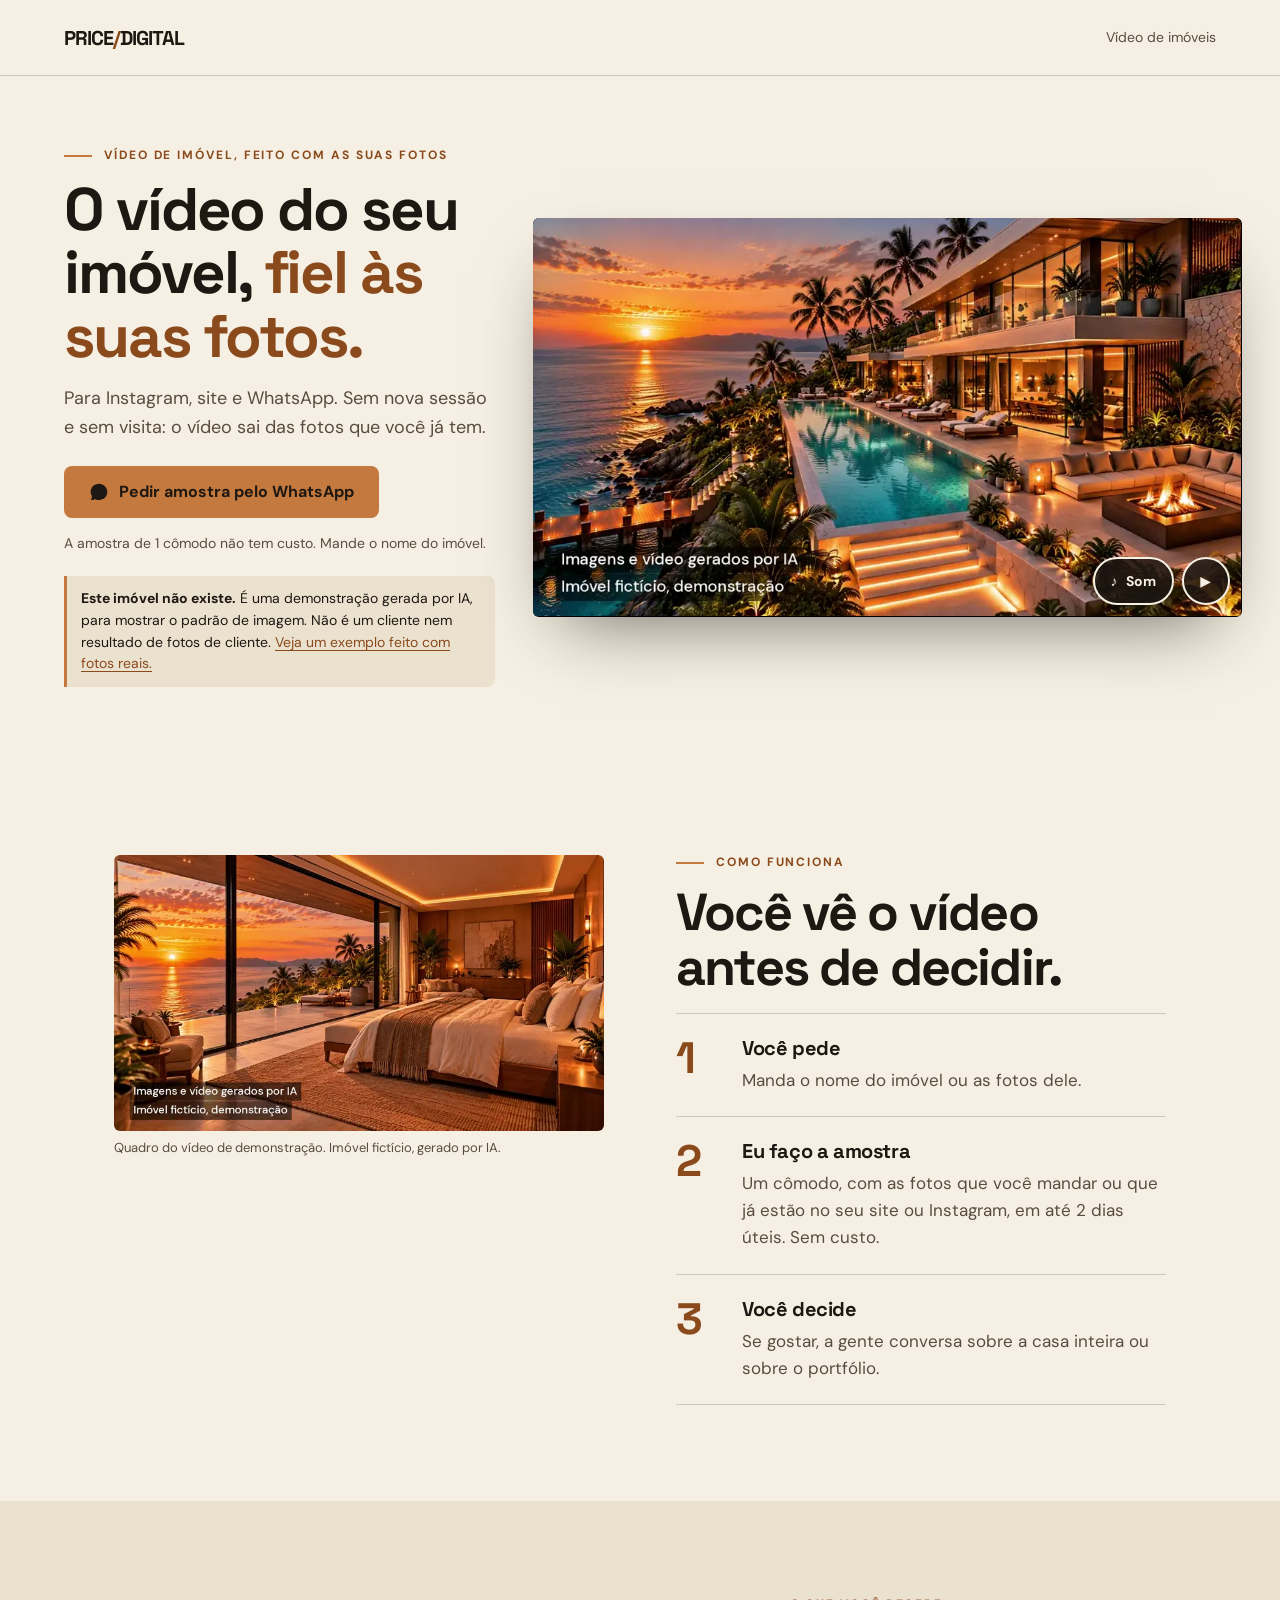
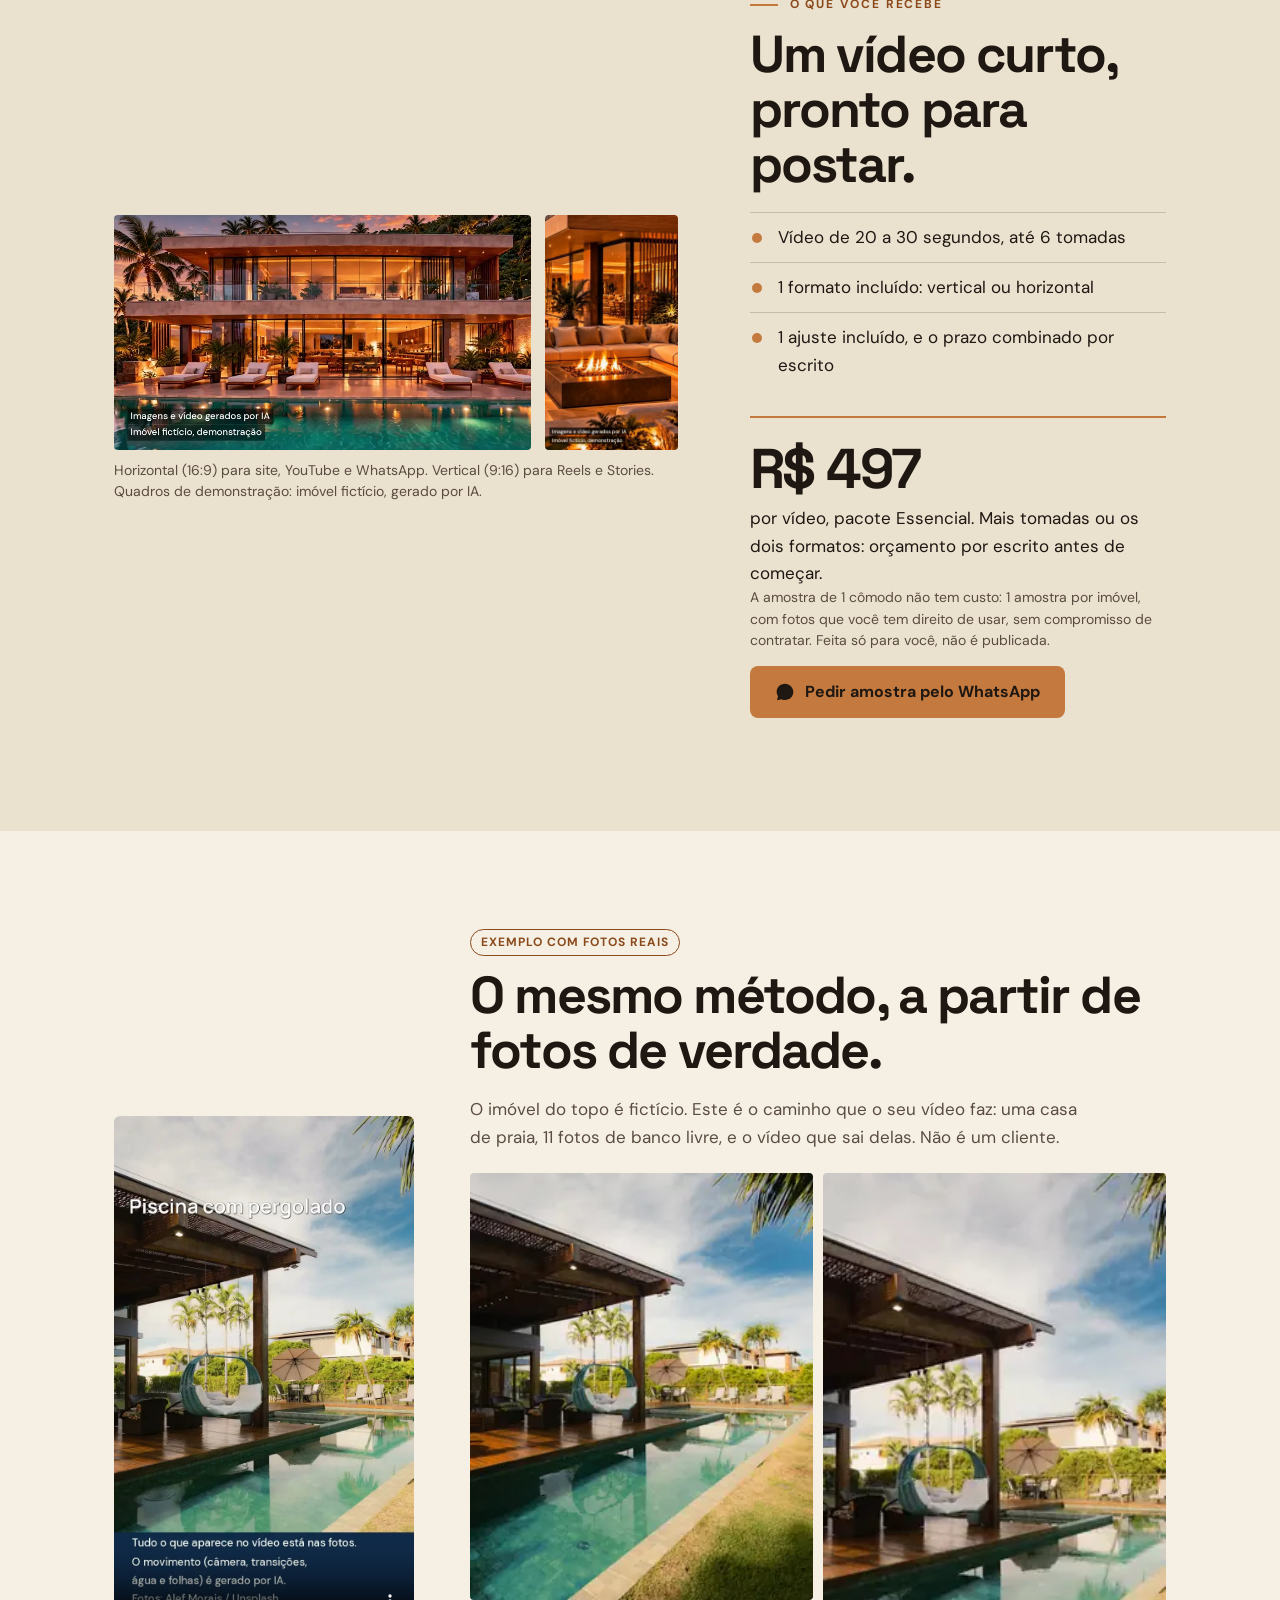
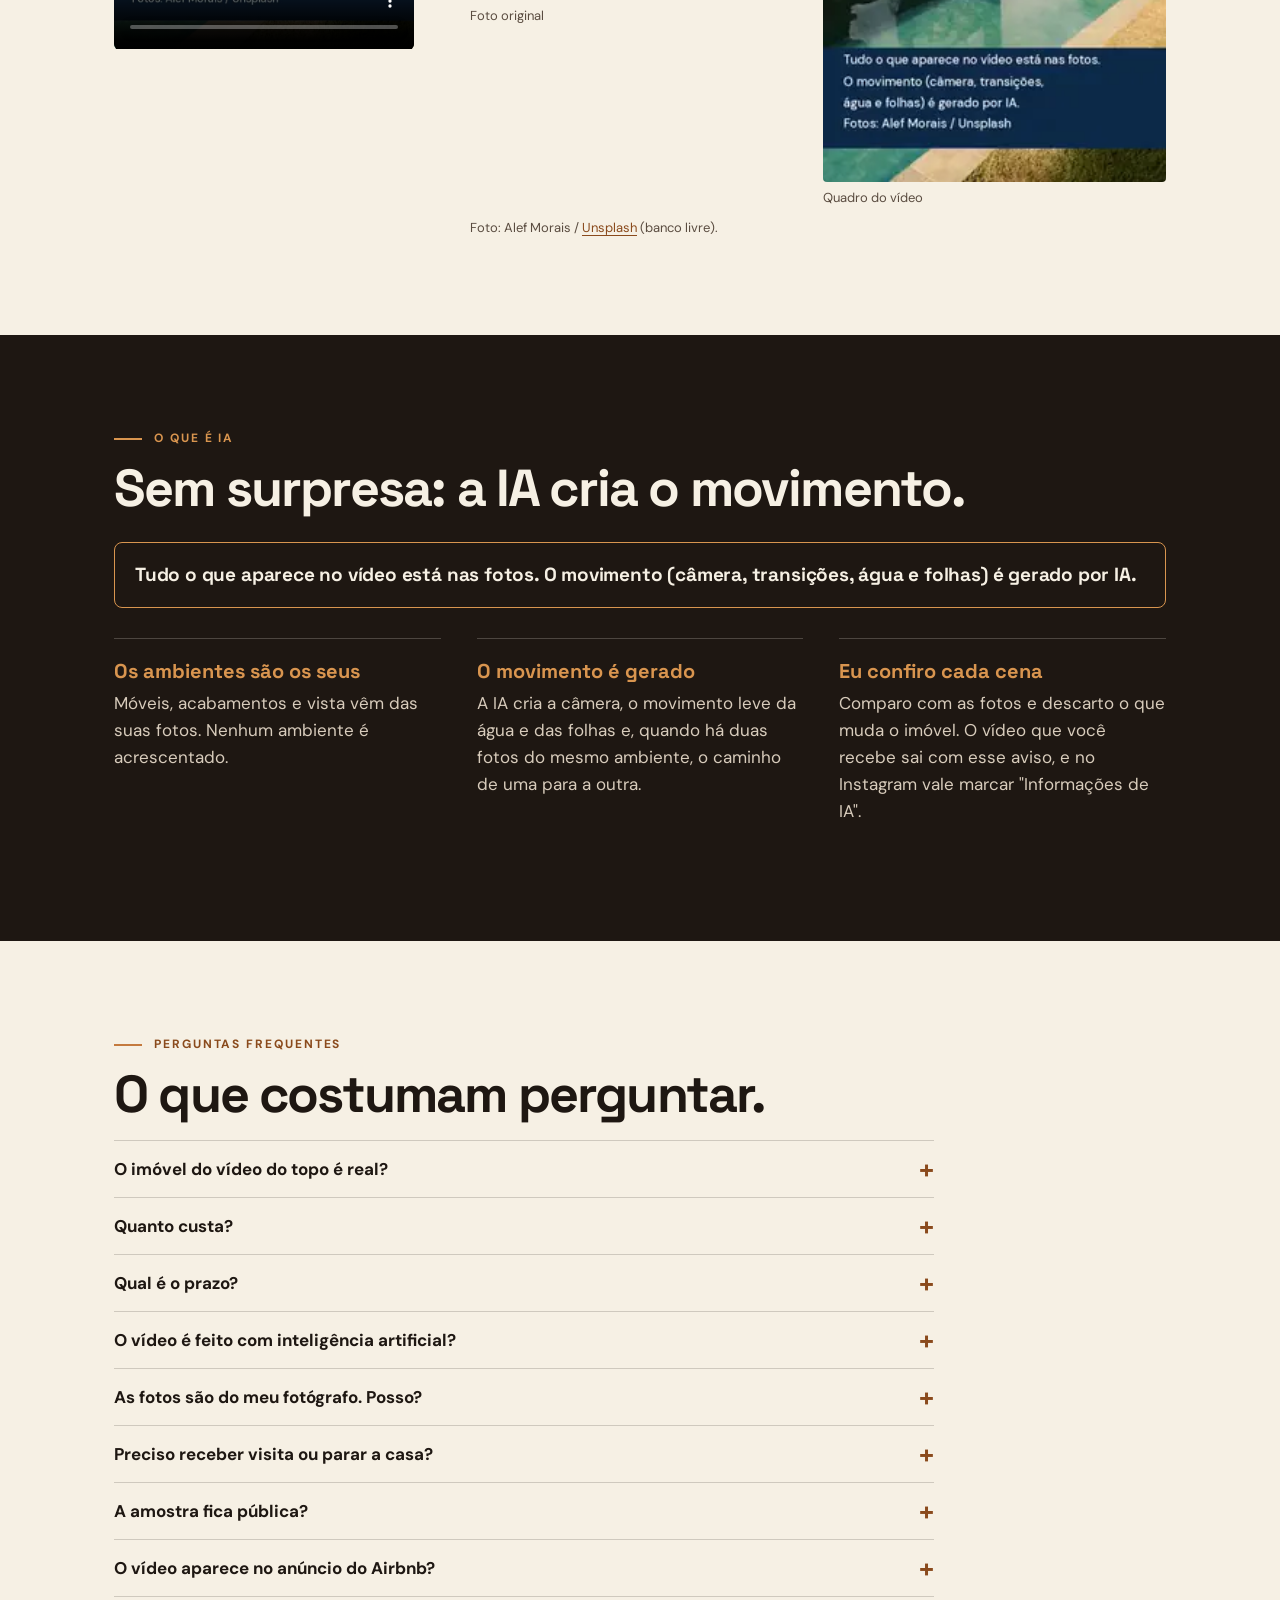
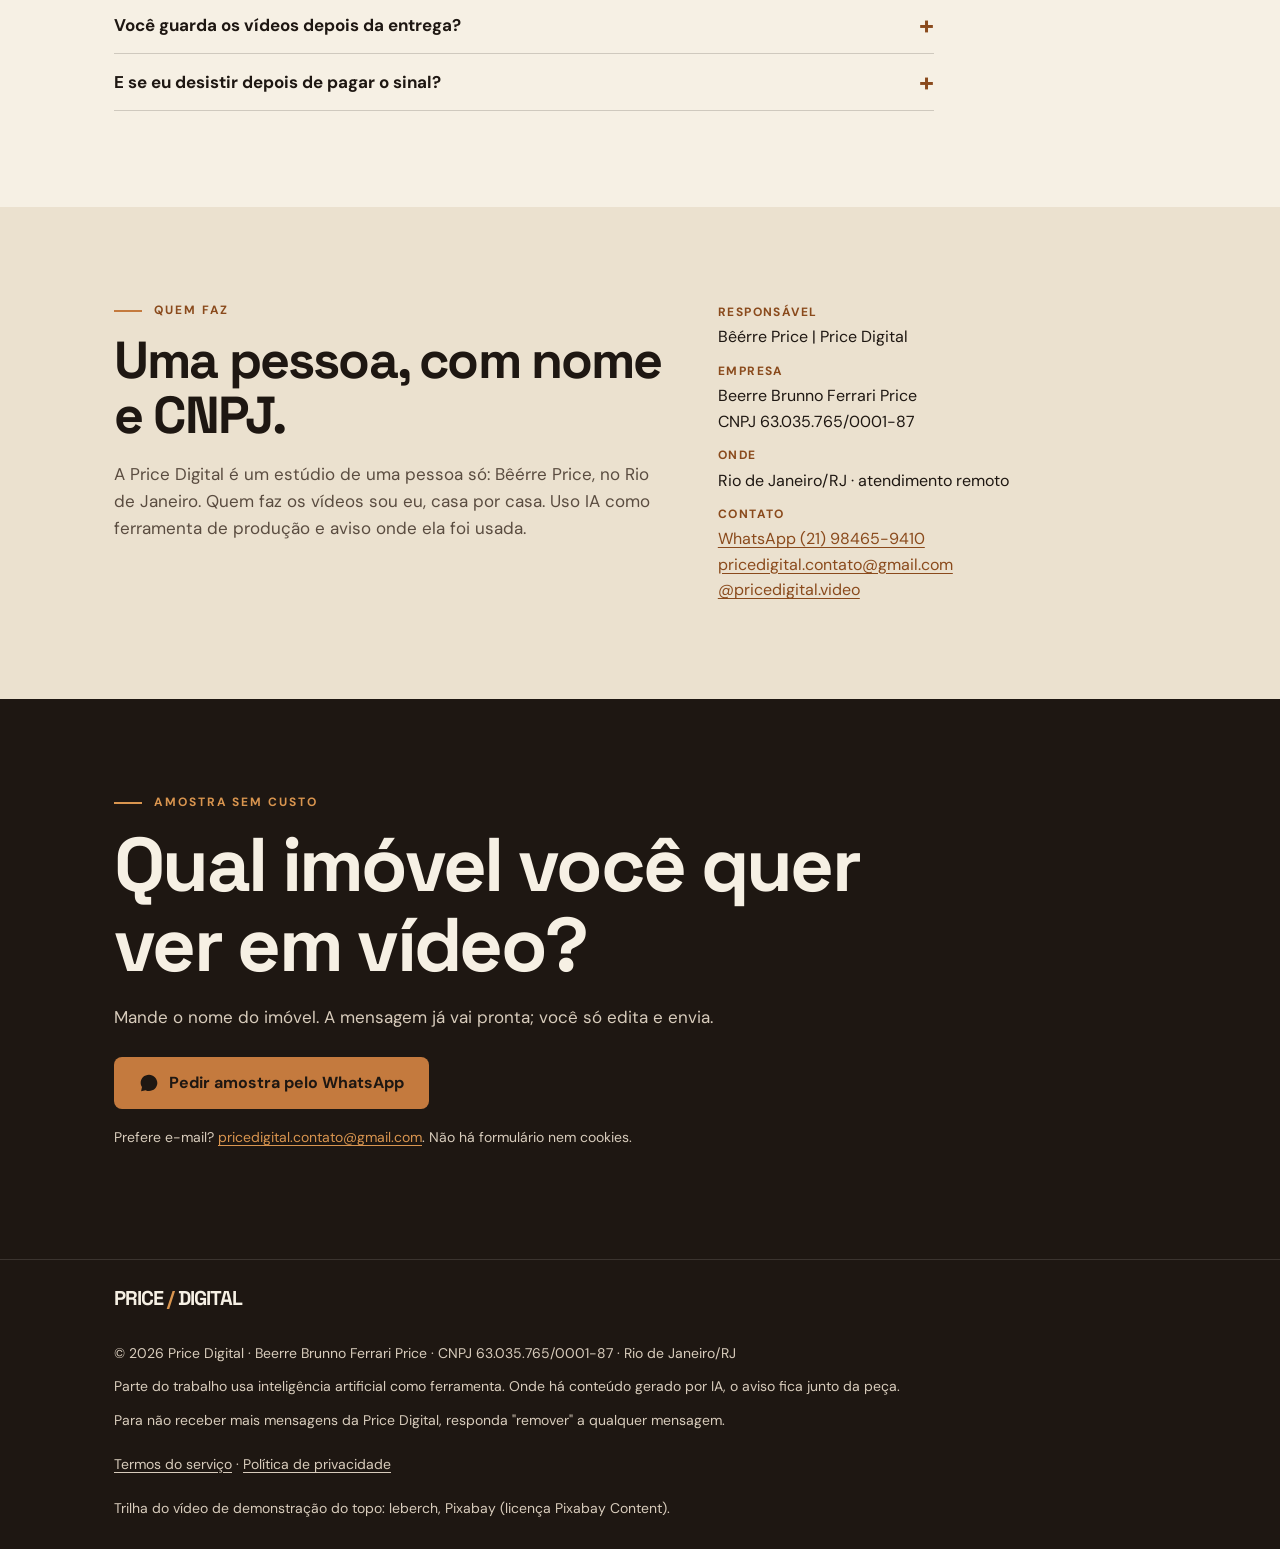
==== commit 623d3424: "Preço fixo R$ 497, arrependimento de 7 dias nos termos e FAQ, sem (MEI) Co-Authored-By: Claude Sonne" ====
--- a/index.html
+++ b/index.html
@@ -17,7 +17,7 @@
 <link rel="preload" href="assets/sg700.woff2" as="font" type="font/woff2" crossorigin><link rel="preload" href="assets/dm400.woff2" as="font" type="font/woff2" crossorigin>
 <link rel="stylesheet" href="assets/site.css">
 <script>document.documentElement.classList.add("js")</script>
-<script type="application/ld+json">{"@context":"https://schema.org","@graph":[{"@type":"ProfessionalService","@id":"https://video.pricedigital.com.br/#org","name":"Price Digital","url":"https://video.pricedigital.com.br/","email":"pricedigital.contato@gmail.com","telephone":"+5521984659410","image":"https://video.pricedigital.com.br/assets/og-image.jpg","address":{"@type":"PostalAddress","addressLocality":"Rio de Janeiro","addressRegion":"RJ","addressCountry":"BR"},"areaServed":{"@type":"Country","name":"Brasil"},"legalName":"Beerre Brunno Ferrari Price","taxID":"63.035.765/0001-87","sameAs":["https://www.instagram.com/pricedigital.video/"]},{"@type":"Service","name":"Vídeo de imóveis a partir das fotos","serviceType":"Vídeo a partir das fotos do imóvel","description":"Vídeo feito com as fotos reais do imóvel. O movimento (câmera, transições, água e folhas) é gerado por IA.","provider":{"@id":"https://video.pricedigital.com.br/#org"},"areaServed":{"@type":"Country","name":"Brasil"},"offers":{"@type":"Offer","priceCurrency":"BRL","priceSpecification":{"@type":"PriceSpecification","minPrice":497,"priceCurrency":"BRL"},"description":"A partir de R$ 497 (pacote Essencial: 20 a 30 segundos, até 6 tomadas, 1 formato, 1 ajuste). Amostra de 1 cômodo sem custo."}}]}</script>
+<script type="application/ld+json">{"@context":"https://schema.org","@graph":[{"@type":"ProfessionalService","@id":"https://video.pricedigital.com.br/#org","name":"Price Digital","url":"https://video.pricedigital.com.br/","email":"pricedigital.contato@gmail.com","telephone":"+5521984659410","image":"https://video.pricedigital.com.br/assets/og-image.jpg","address":{"@type":"PostalAddress","addressLocality":"Rio de Janeiro","addressRegion":"RJ","addressCountry":"BR"},"areaServed":{"@type":"Country","name":"Brasil"},"legalName":"Beerre Brunno Ferrari Price","taxID":"63.035.765/0001-87","sameAs":["https://www.instagram.com/pricedigital.video/"]},{"@type":"Service","name":"Vídeo de imóveis a partir das fotos","serviceType":"Vídeo a partir das fotos do imóvel","description":"Vídeo feito com as fotos reais do imóvel. O movimento (câmera, transições, água e folhas) é gerado por IA.","provider":{"@id":"https://video.pricedigital.com.br/#org"},"areaServed":{"@type":"Country","name":"Brasil"},"offers":{"@type":"Offer","priceCurrency":"BRL","priceSpecification":{"@type":"PriceSpecification","price":497,"priceCurrency":"BRL"},"description":"R$ 497 (pacote Essencial: 20 a 30 segundos, até 6 tomadas, 1 formato, 1 ajuste). Amostra de 1 cômodo sem custo."}}]}</script>
 </head><body>
 <a class="skip" href="#conteudo">Pular para o conteúdo</a>
 <header class="top"><a class="brand" href="#inicio" aria-label="Price Digital, início">PRICE<span> / </span>DIGITAL</a><span class="tag">Vídeo de imóveis</span></header>
@@ -68,7 +68,7 @@
    <li>1 formato incluído: vertical ou horizontal</li>
    <li>1 ajuste incluído, e o prazo combinado por escrito</li>
   </ul>
-  <div class="preco"><small>a partir de</small><strong>R$ 497</strong><p>por vídeo, pacote Essencial. Mais tomadas ou os dois formatos: orçamento por escrito antes de começar.</p></div>
+  <div class="preco"><strong>R$ 497</strong><p>por vídeo, pacote Essencial. Mais tomadas ou os dois formatos: orçamento por escrito antes de começar.</p></div>
   <p class="fine">A amostra de 1 cômodo não tem custo: 1 amostra por imóvel, com fotos que você tem direito de usar, sem compromisso de contratar. Feita só para você, não é publicada.</p>
   <p><a class="btn cta" href="https://wa.me/5521984659410?text=Ol%C3%A1%21%20Vim%20pelo%20site%20%28ref.%20P1b%29%20e%20quero%20a%20amostra%20de%201%20c%C3%B4modo%2C%20sem%20custo.%0ANome%20da%20casa%20ou%20da%20empresa%3A%20" target="_blank" rel="noopener"><svg viewBox="0 0 24 24" aria-hidden="true" fill="currentColor"><path d="M12 2C6.5 2 2 6.3 2 11.6c0 1.9.6 3.7 1.6 5.2L2.5 22l5.400-1.400c1.300.7 2.700 1 4.100 1 5.500 0 10-4.300 10-9.600S17.500 2 12 2z"/></svg><span>Pedir amostra pelo WhatsApp</span></a></p>
  </div>
@@ -104,7 +104,7 @@
  <h2>O que costumam perguntar.</h2>
  <div style="max-width:820px">
  <details><summary>O imóvel do vídeo do topo é real?</summary><p>Não. É um imóvel fictício, gerado por IA, feito para mostrar o padrão de imagem. Não é um cliente. O exemplo com fotos reais (banco livre) está em "O mesmo método, a partir de fotos de verdade".</p></details>
- <details><summary>Quanto custa?</summary><p>O vídeo de imóvel começa em R$ 497 (pacote Essencial: 20 a 30 segundos, até 6 tomadas, 1 formato e 1 ajuste). Mais tomadas ou os dois formatos têm orçamento por escrito antes de começar. A amostra de 1 cômodo não tem custo.</p></details>
+ <details><summary>Quanto custa?</summary><p>O vídeo de imóvel custa R$ 497 (pacote Essencial: 20 a 30 segundos, até 6 tomadas, 1 formato e 1 ajuste). Mais tomadas ou os dois formatos têm orçamento por escrito antes de começar. A amostra de 1 cômodo não tem custo.</p></details>
  <details><summary>Qual é o prazo?</summary><p>A amostra de 1 cômodo sai em até 2 dias úteis. O prazo do vídeo completo é combinado por escrito, depois de ver o material.</p></details>
  <details><summary>O vídeo é feito com inteligência artificial?</summary><p>Sim. Os ambientes, móveis, acabamentos e a vista são os das suas fotos. A inteligência artificial cria o movimento da câmera, o movimento leve da água e das folhas e, quando há duas fotos do mesmo ambiente, o caminho de uma para a outra. Confiro cada cena com as fotos e descarto o que muda o imóvel. O vídeo sai com o aviso: Tudo o que aparece no vídeo está nas fotos. O movimento (câmera, transições, água e folhas) é gerado por IA.</p></details>
  <details><summary>As fotos são do meu fotógrafo. Posso?</summary><p>Sim, com a autorização, por escrito, de quem tem o direito de uso das fotos. Só trabalho com fotos que você tem direito de usar.</p></details>
@@ -112,7 +112,7 @@
  <details><summary>A amostra fica pública?</summary><p>Não. Ela é só sua: abre por um link enviado a você e sai do ar na data informada na própria página.</p></details>
  <details><summary>O vídeo aparece no anúncio do Airbnb?</summary><p>O anúncio comum do Airbnb não aceita vídeo. O uso é no Instagram, no site e no WhatsApp.</p></details>
  <details><summary>Você guarda os vídeos depois da entrega?</summary><p>Guardo uma cópia por 90 dias após a entrega, só para reenviar se você perder o arquivo. Depois disso, apago da minha base, por isso vale salvar assim que receber.</p></details>
- <details><summary>E se eu desistir depois de pagar o sinal?</summary><p>Se for antes de eu começar, o sinal volta inteiro. Depois que a prévia é entregue, o sinal não é devolvido.</p></details>
+ <details><summary>E se eu desistir depois de pagar o sinal?</summary><p>Você pode desistir em até 7 dias depois de aceitar a proposta e receber o valor de volta (descontado só o que eu já tiver feito a seu pedido). Depois disso, antes de eu começar, o sinal volta inteiro. Depois da prévia, o sinal não volta.</p></details>
  </div>
 </div></section>
 
@@ -122,7 +122,7 @@
  <p class="lead">A Price Digital é um estúdio de uma pessoa só: Bêérre Price, no Rio de Janeiro. Quem faz os vídeos sou eu, casa por casa. Uso IA como ferramenta de produção e aviso onde ela foi usada.</p></div>
  <dl class="reveal">
   <div><dt>Responsável</dt><dd>Bêérre Price | Price Digital</dd></div>
-  <div><dt>Empresa</dt><dd>Beerre Brunno Ferrari Price (MEI)<br>CNPJ 63.035.765/0001-87</dd></div>
+  <div><dt>Empresa</dt><dd>Beerre Brunno Ferrari Price<br>CNPJ 63.035.765/0001-87</dd></div>
   <div><dt>Onde</dt><dd>Rio de Janeiro/RJ · atendimento remoto</dd></div>
   <div><dt>Contato</dt><dd><a class="link" href="https://wa.me/5521984659410?text=Ol%C3%A1%21%20Vim%20pelo%20site%20%28ref.%20P1b%29%20e%20quero%20a%20amostra%20de%201%20c%C3%B4modo%2C%20sem%20custo.%0ANome%20da%20casa%20ou%20da%20empresa%3A%20" target="_blank" rel="noopener">WhatsApp (21) 98465-9410</a><br><a class="link" href="mailto:pricedigital.contato@gmail.com">pricedigital.contato@gmail.com</a><br><a class="link" href="https://www.instagram.com/pricedigital.video/" rel="noopener">@pricedigital.video</a></dd></div>
  </dl>
@@ -139,7 +139,7 @@
 
 <footer class="footer dark"><div class="wrap">
  <p><a class="brand" href="#inicio" aria-label="Price Digital, início">PRICE<span> / </span>DIGITAL</a></p>
- <p>© 2026 Price Digital · Beerre Brunno Ferrari Price (MEI) · CNPJ 63.035.765/0001-87 · Rio de Janeiro/RJ</p>
+ <p>© 2026 Price Digital · Beerre Brunno Ferrari Price · CNPJ 63.035.765/0001-87 · Rio de Janeiro/RJ</p>
  <p>Parte do trabalho usa inteligência artificial como ferramenta. Onde há conteúdo gerado por IA, o aviso fica junto da peça.</p>
  <p>Para não receber mais mensagens da Price Digital, responda "remover" a qualquer mensagem.</p>
  <p><a href="termos.html">Termos do serviço</a> · <a href="privacidade.html">Política de privacidade</a></p>
